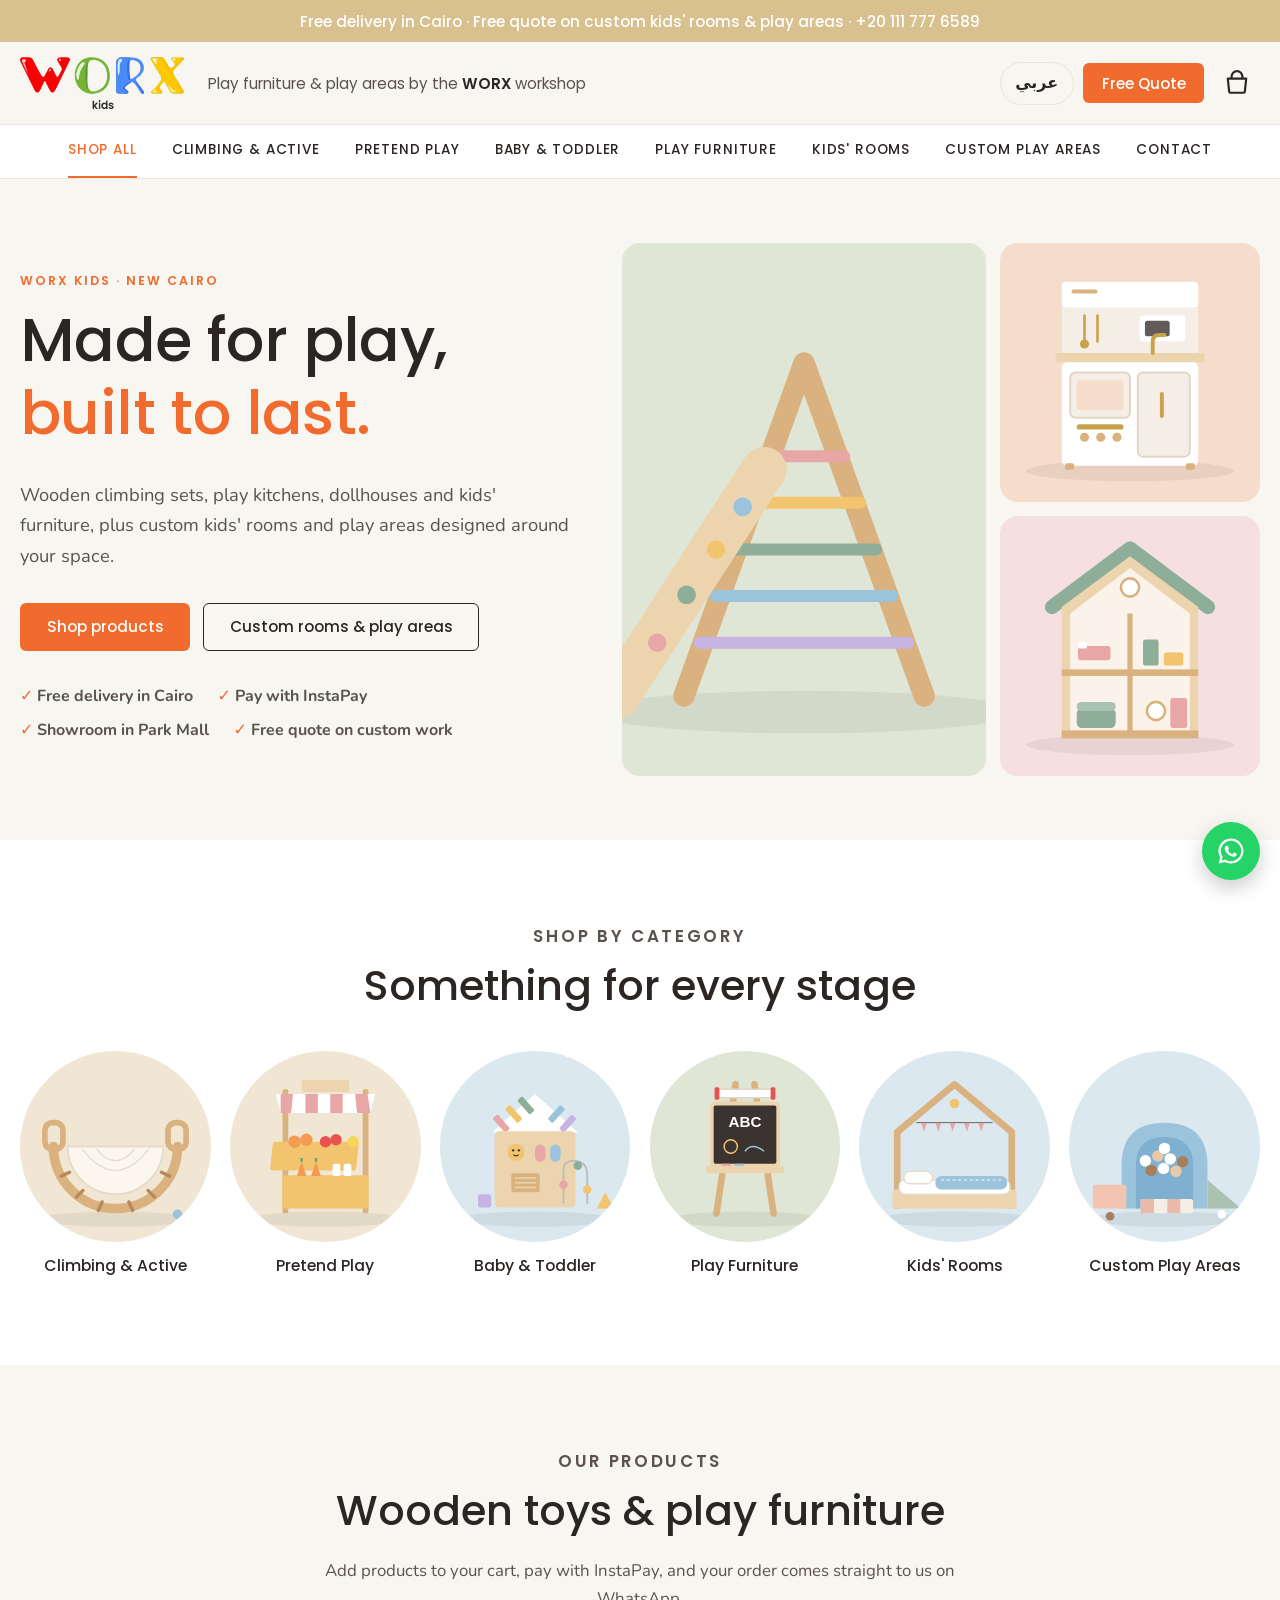
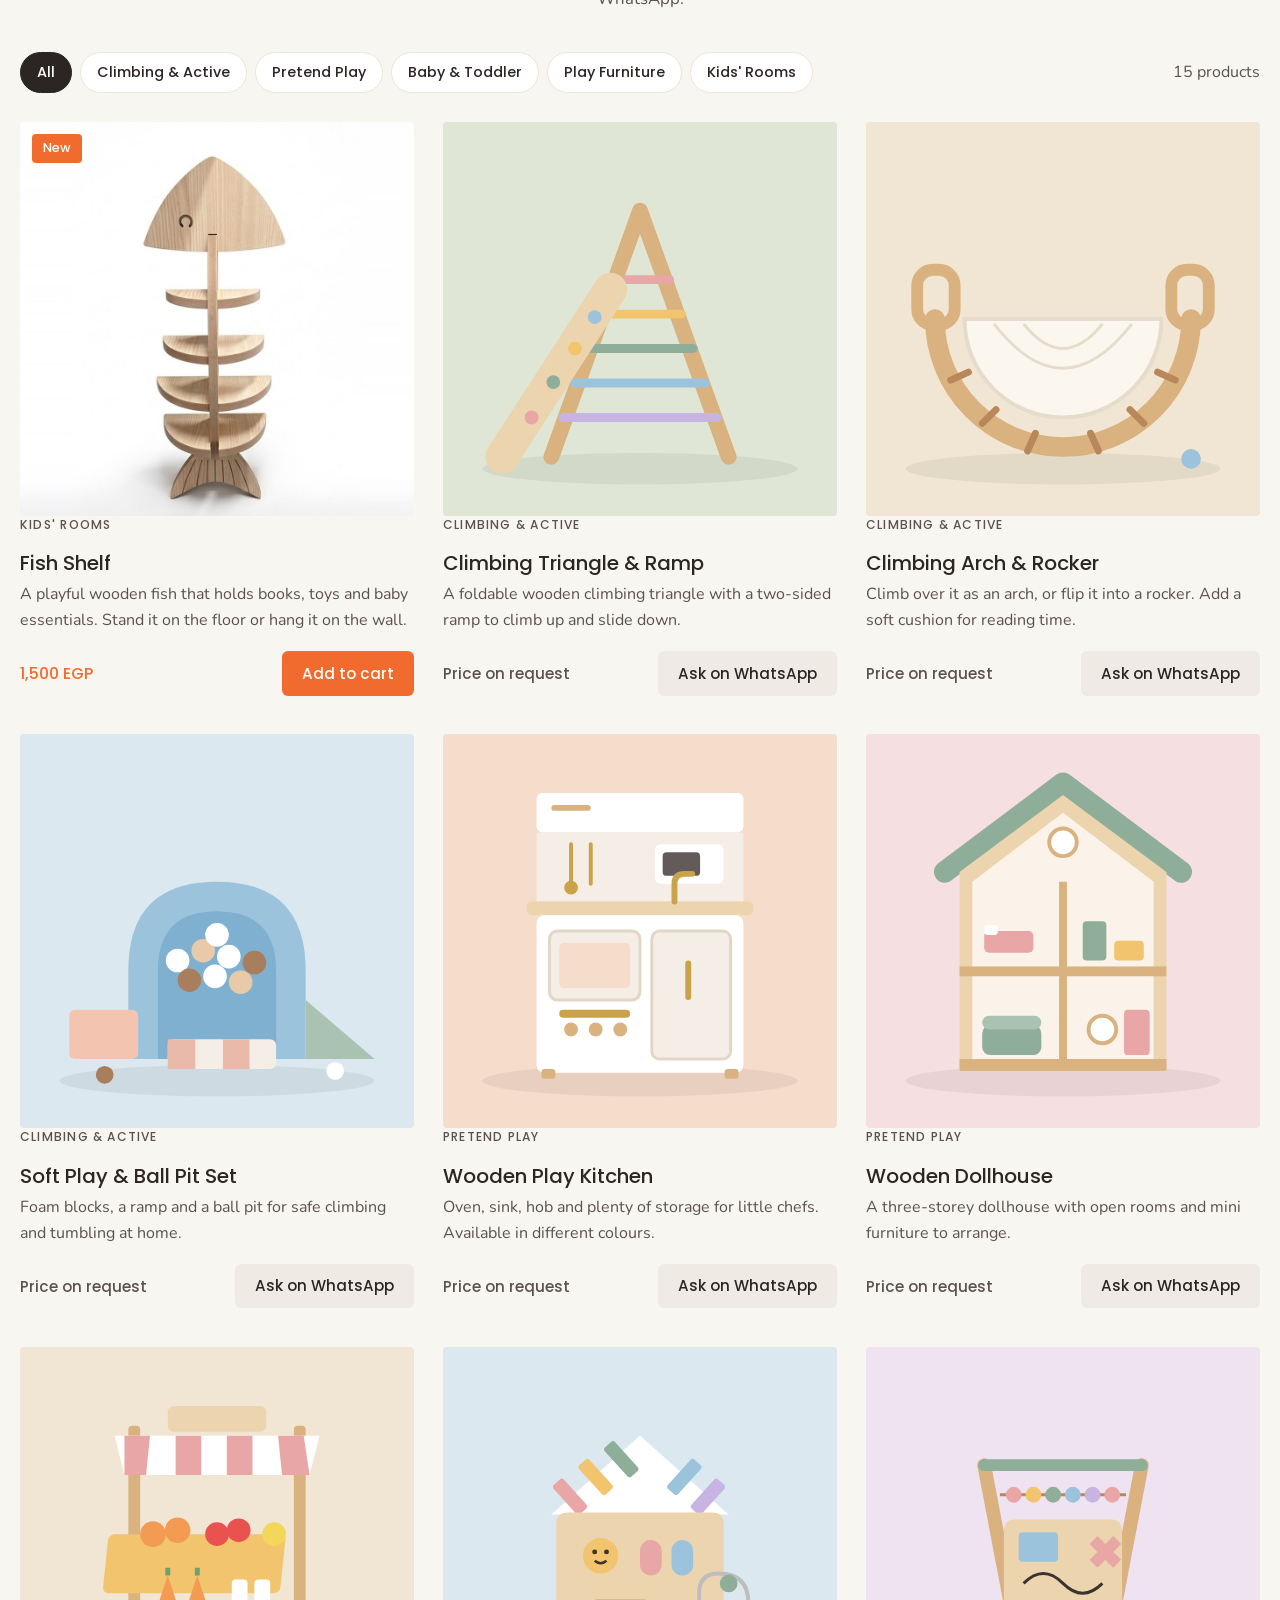
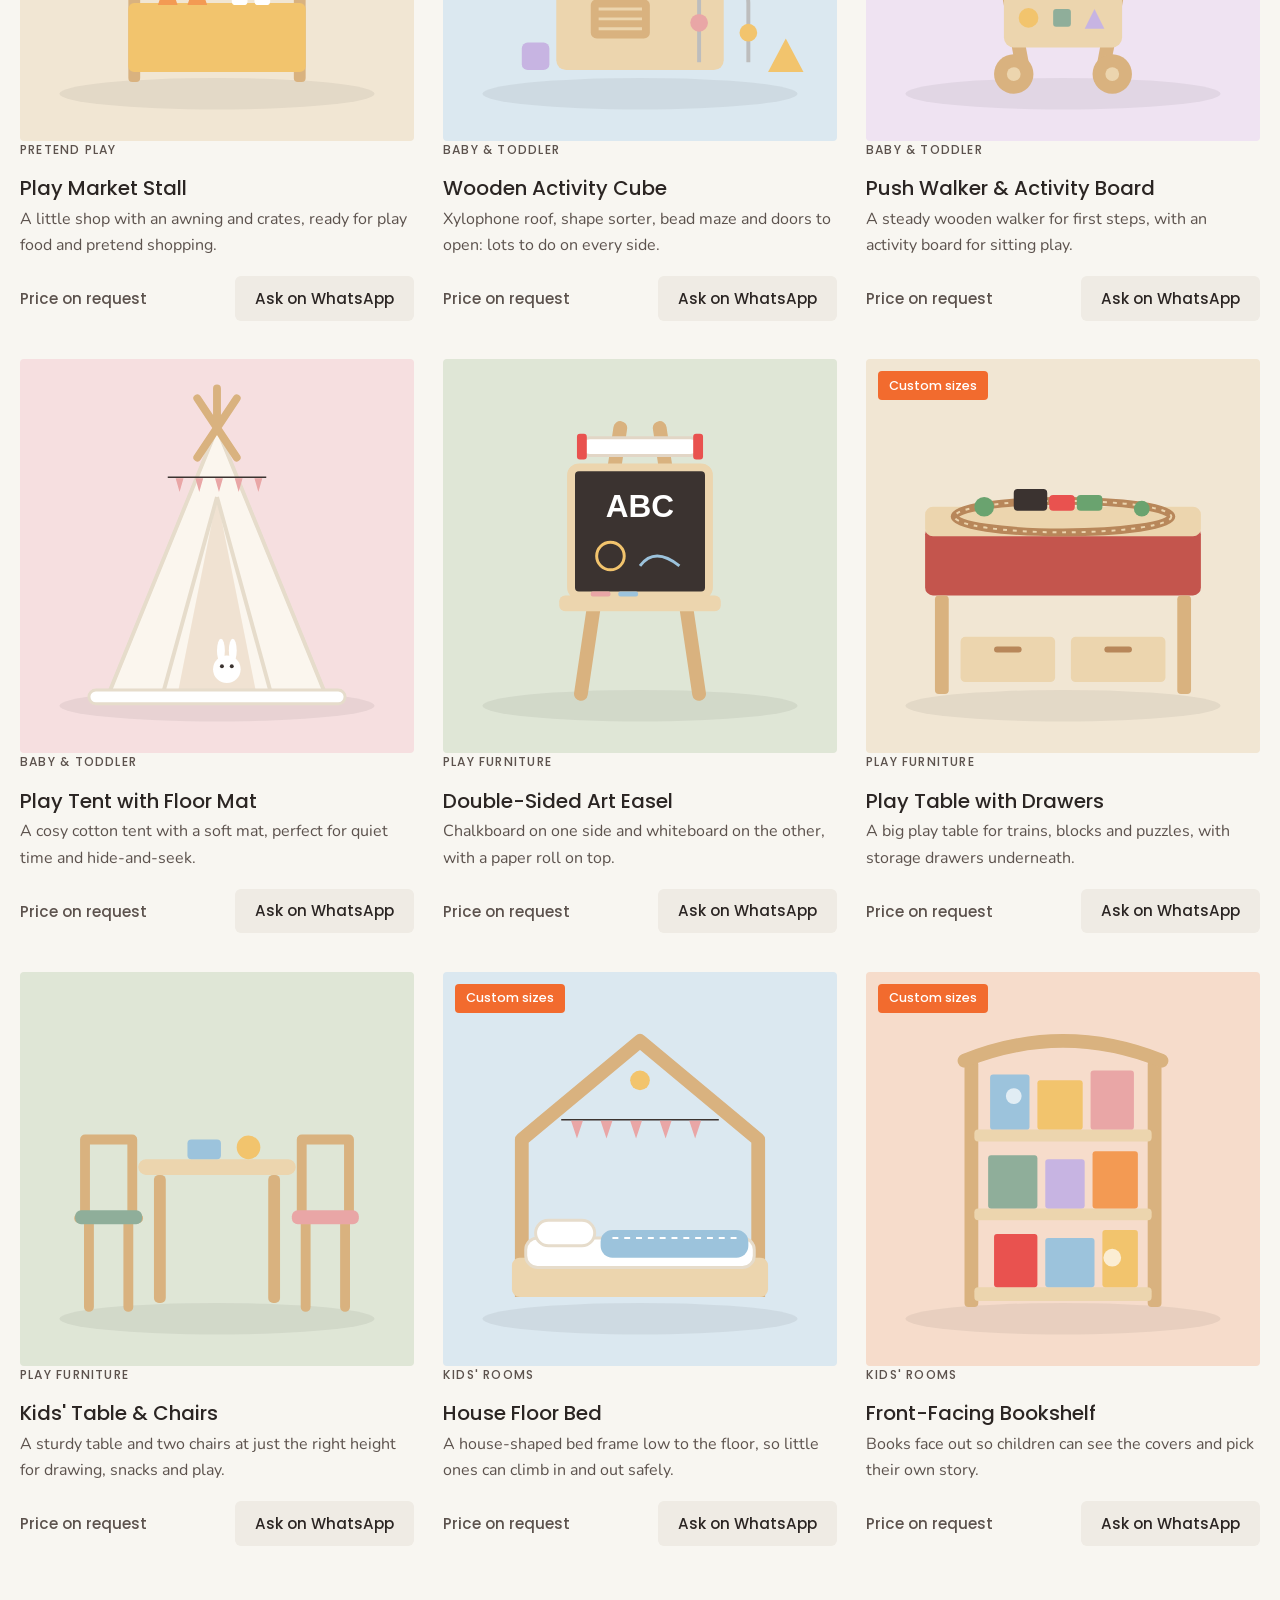
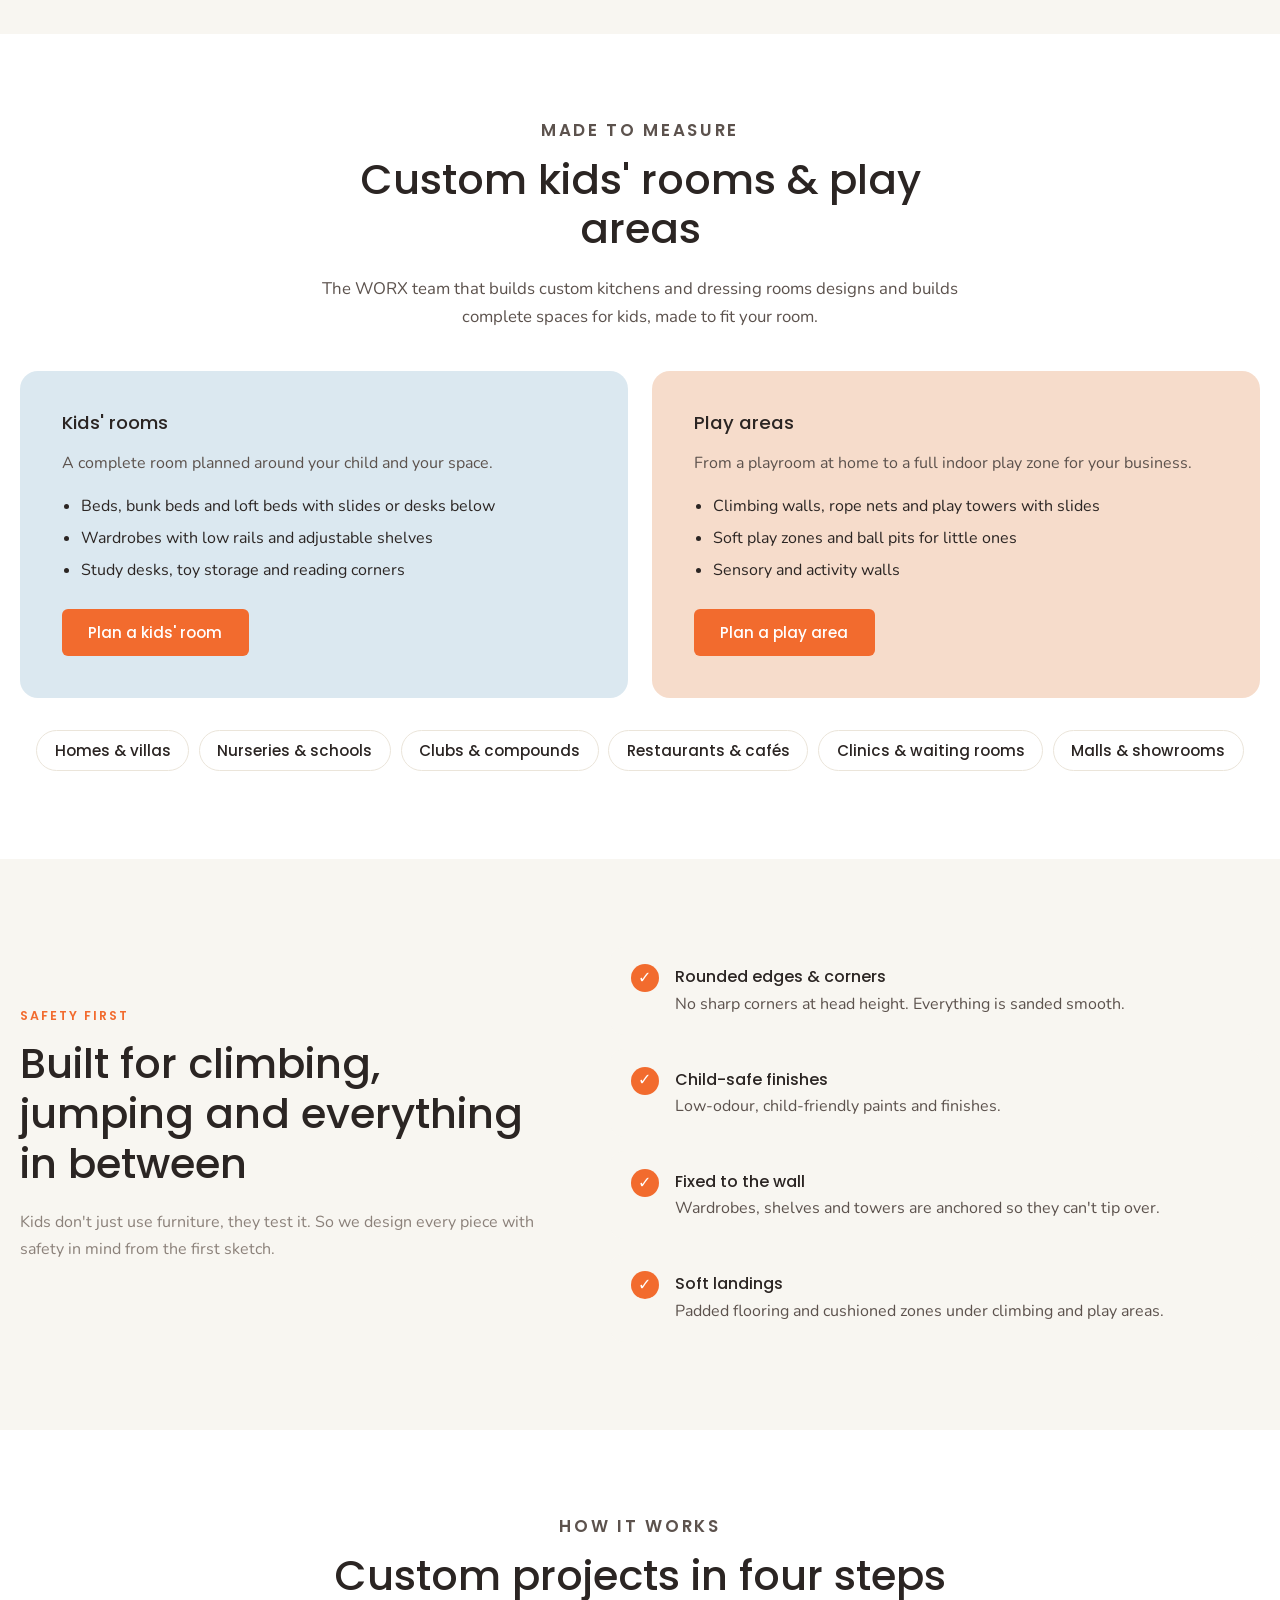
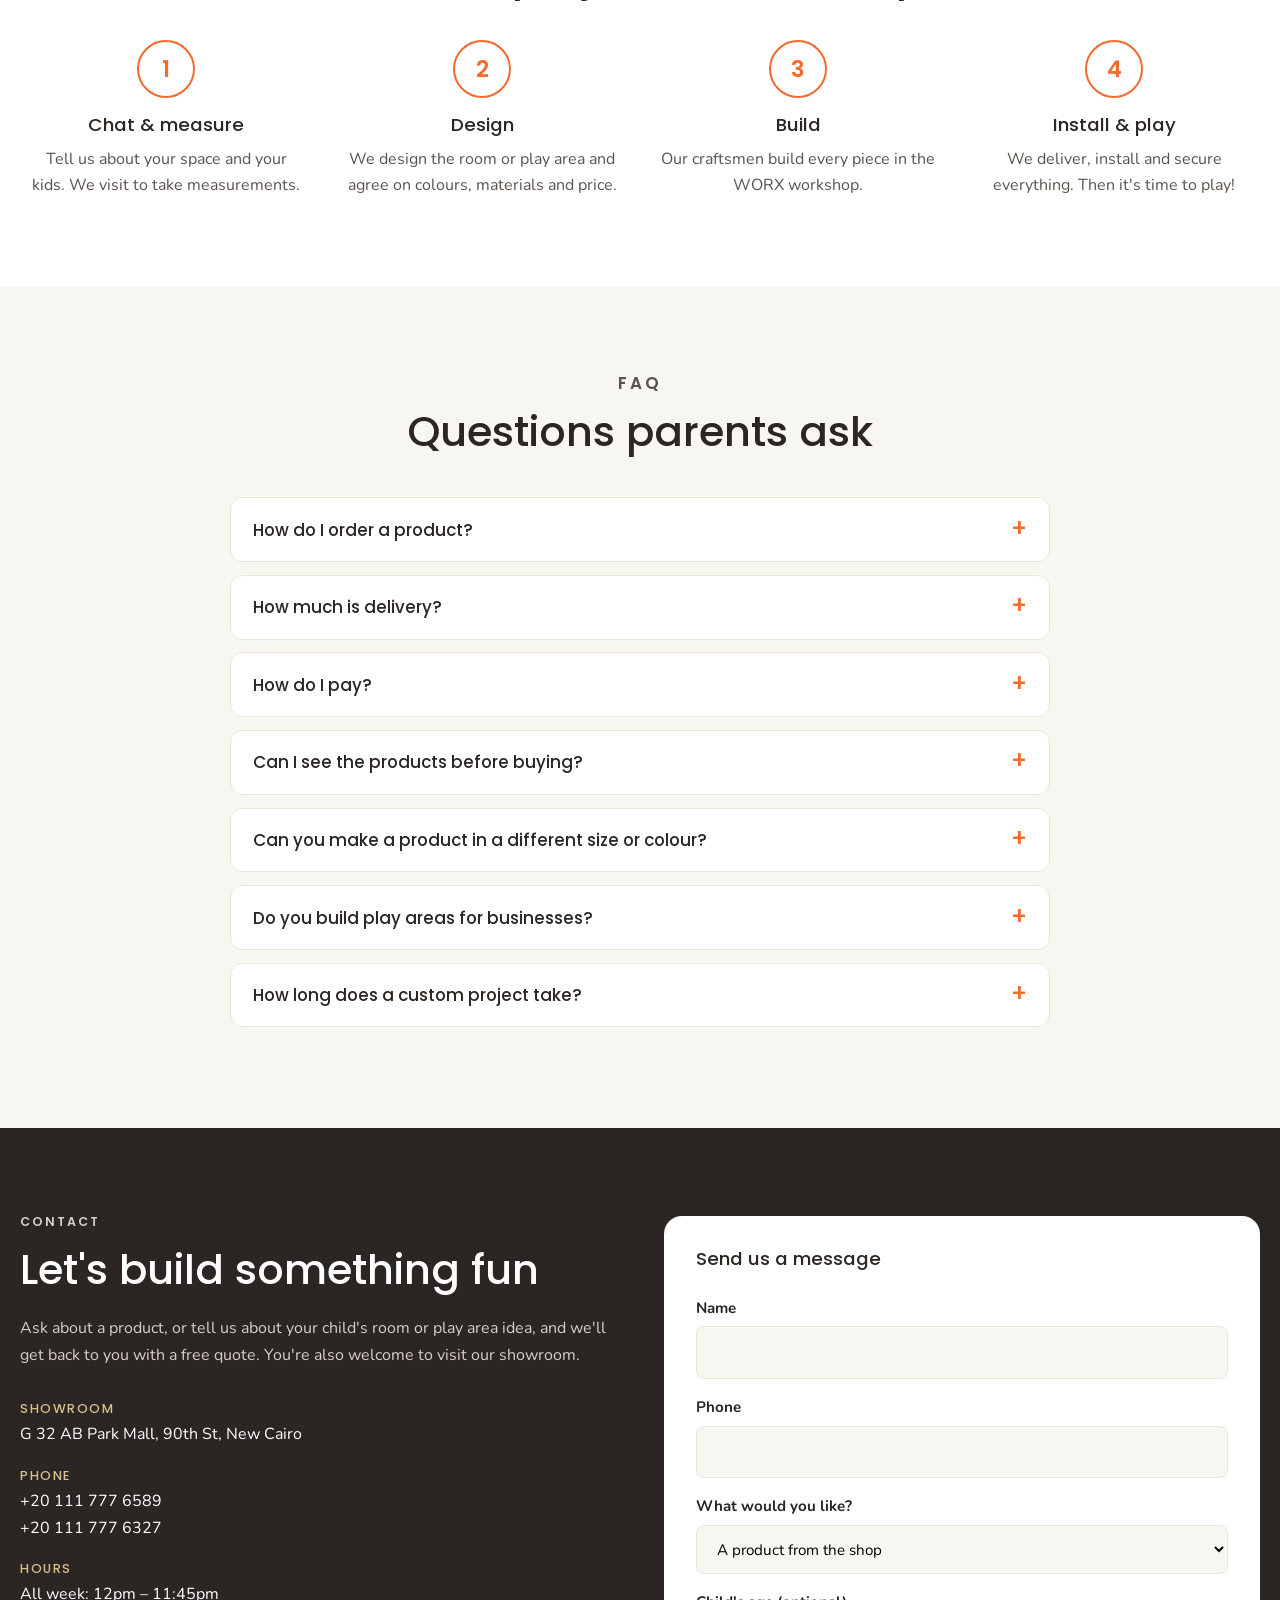
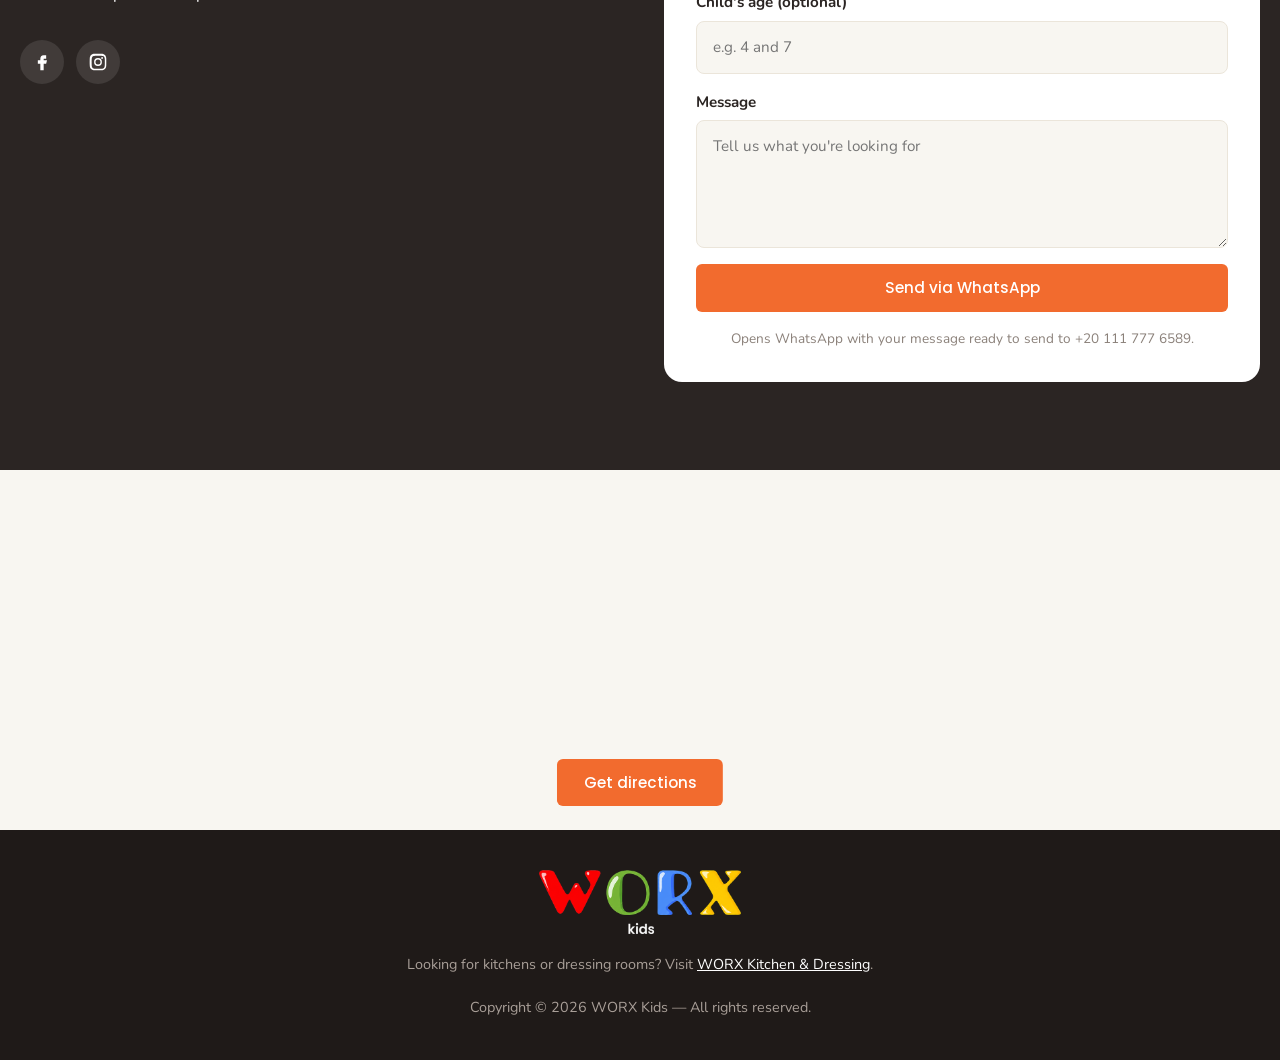
==== index.html @ 971230fa "Add the Fish Shelf (1,500 EGP) and a product details window First real product, with three photos cu" ====
<!doctype html>
<html lang="en">
<head>
  <meta charset="utf-8">
  <meta name="viewport" content="width=device-width, initial-scale=1">
  <title>WORX Kids | Wooden Toys, Kids' Furniture &amp; Play Areas — New Cairo</title>
  <meta name="description" content="WORX Kids — wooden climbing sets, play kitchens, dollhouses, kids' furniture and custom play areas in New Cairo. Order on WhatsApp.">
  <meta property="og:title" content="WORX Kids | Wooden Toys, Kids' Furniture & Play Areas">
  <meta property="og:description" content="Climbing sets, play kitchens, dollhouses, kids' furniture and custom play areas by WORX.">
  <meta property="og:type" content="website">
  <meta name="theme-color" content="#f8f6f1">
  <link rel="icon" href="assets/img/favicon.png">
  <link rel="apple-touch-icon" href="assets/img/favicon.png">
  <link rel="alternate" hreflang="en" href="index.html">
  <link rel="alternate" hreflang="ar" href="ar.html">
  <link rel="preconnect" href="https://fonts.googleapis.com">
  <link rel="preconnect" href="https://fonts.gstatic.com" crossorigin>
  <link href="https://fonts.googleapis.com/css2?family=Poppins:wght@400;500;600;700&family=Nunito:wght@400;600;700;800&family=Cairo:wght@400;600;700&display=swap" rel="stylesheet">
  <link rel="stylesheet" href="styles.css">
</head>
<body>
  <div class="topbar">
    <a href="tel:+201117776589"><span class="topbar__label">Free delivery in Cairo · Free quote on custom kids' rooms &amp; play areas</span><span class="topbar__short">Free delivery in Cairo</span> · <span dir="ltr">+20 111 777 6589</span></a>
  </div>

  <header class="header">
    <div class="container header__inner">
      <div class="header__brand">
        <a href="#top" class="logo" aria-label="WORX Kids — home">
          <img src="assets/img/logo.png" alt="WORX Kids" width="600" height="190">
        </a>
        <p class="tagline">Play furniture &amp; play areas by the <strong>WORX</strong> workshop</p>
      </div>
      <div class="header__tools">
        <a href="ar.html" class="lang-switch" lang="ar" hreflang="ar">عربي</a>
        <a href="#contact" class="btn btn--orange header__cta">Free Quote</a>
        <button class="cart-btn" id="cartOpen" aria-label="Open cart">
          <svg viewBox="0 0 24 24" aria-hidden="true"><path d="M6 7V6a6 6 0 0 1 12 0v1h2.5a1 1 0 0 1 1 1.1l-1.3 12A2 2 0 0 1 18.2 22H5.8a2 2 0 0 1-2-1.9L2.5 8.1A1 1 0 0 1 3.5 7zm2 0h8V6a4 4 0 0 0-8 0zm-3.4 2 1.2 11h12.4l1.2-11z"/></svg>
          <span class="cart-btn__count" id="cartCount" hidden>0</span>
        </button>
      </div>
    </div>
    <nav class="cats" aria-label="Categories">
      <ul>
        <li><a href="#shop" data-show="all">Shop all</a></li>
        <li><a href="#shop" data-show="climbing">Climbing &amp; Active</a></li>
        <li><a href="#shop" data-show="pretend">Pretend Play</a></li>
        <li><a href="#shop" data-show="baby">Baby &amp; Toddler</a></li>
        <li><a href="#shop" data-show="furniture">Play Furniture</a></li>
        <li><a href="#shop" data-show="room">Kids' Rooms</a></li>
        <li><a href="#custom">Custom Play Areas</a></li>
        <li><a href="#contact">Contact</a></li>
      </ul>
    </nav>
  </header>

  <main id="top">
    <!-- HERO -->
    <section class="hero">
      <div class="container hero__inner">
        <div>
          <p class="eyebrow">WORX Kids · New Cairo</p>
          <h1>Made for play, <em>built to last.</em></h1>
          <p class="lead">Wooden climbing sets, play kitchens, dollhouses and kids' furniture, plus custom kids' rooms and play areas designed around your space.</p>
          <div class="hero__actions">
            <a href="#shop" class="btn btn--orange">Shop products</a>
            <a href="#custom" class="btn btn--outline">Custom rooms &amp; play areas</a>
          </div>
          <ul class="hero__points">
            <li>Free delivery in Cairo</li>
            <li>Pay with InstaPay</li>
            <li>Showroom in Park Mall</li>
            <li>Free quote on custom work</li>
          </ul>
        </div>
        <div class="hero__collage">
          <img src="assets/img/products/climbing-triangle.svg" alt="Wooden climbing triangle with ramp" width="400" height="400">
          <img src="assets/img/products/play-kitchen.svg" alt="Wooden play kitchen" width="400" height="400">
          <img src="assets/img/products/dollhouse.svg" alt="Wooden dollhouse" width="400" height="400">
        </div>
      </div>
    </section>

    <!-- CATEGORIES -->
    <section class="section section--white" id="categories">
      <div class="container">
        <div class="section__head">
          <p class="eyebrow">Shop by category</p>
          <h2>Something for every stage</h2>
        </div>
        <ul class="tiles">
          <li><a href="#shop" data-show="climbing"><img src="assets/img/products/climbing-arch.svg" alt="" width="400" height="400" loading="lazy">Climbing &amp; Active</a></li>
          <li><a href="#shop" data-show="pretend"><img src="assets/img/products/market-stall.svg" alt="" width="400" height="400" loading="lazy">Pretend Play</a></li>
          <li><a href="#shop" data-show="baby"><img src="assets/img/products/activity-cube.svg" alt="" width="400" height="400" loading="lazy">Baby &amp; Toddler</a></li>
          <li><a href="#shop" data-show="furniture"><img src="assets/img/products/easel.svg" alt="" width="400" height="400" loading="lazy">Play Furniture</a></li>
          <li><a href="#shop" data-show="room"><img src="assets/img/products/house-bed.svg" alt="" width="400" height="400" loading="lazy">Kids' Rooms</a></li>
          <li><a href="#custom"><img src="assets/img/products/ball-pit.svg" alt="" width="400" height="400" loading="lazy">Custom Play Areas</a></li>
        </ul>
      </div>
    </section>

    <!-- SHOP -->
    <section class="section" id="shop">
      <div class="container">
        <div class="section__head">
          <p class="eyebrow">Our products</p>
          <h2>Wooden toys &amp; play furniture</h2>
          <p>Add products to your cart, pay with InstaPay, and your order comes straight to us on WhatsApp.</p>
        </div>
        <div class="toolbar">
          <div class="filters" role="group" aria-label="Filter products">
            <button class="filter is-active" data-filter="all" aria-pressed="true">All</button>
            <button class="filter" data-filter="climbing" aria-pressed="false">Climbing &amp; Active</button>
            <button class="filter" data-filter="pretend" aria-pressed="false">Pretend Play</button>
            <button class="filter" data-filter="baby" aria-pressed="false">Baby &amp; Toddler</button>
            <button class="filter" data-filter="furniture" aria-pressed="false">Play Furniture</button>
            <button class="filter" data-filter="room" aria-pressed="false">Kids' Rooms</button>
          </div>
          <p class="count" id="productCount" aria-live="polite"></p>
        </div>
        <div class="products" id="products"></div>
      </div>
    </section>

    <!-- CUSTOM -->
    <section class="section section--white" id="custom">
      <div class="container">
        <div class="section__head">
          <p class="eyebrow">Made to measure</p>
          <h2>Custom kids' rooms &amp; play areas</h2>
          <p>The WORX team that builds custom kitchens and dressing rooms designs and builds complete spaces for kids, made to fit your room.</p>
        </div>
        <div class="custom">
          <div class="custom__card custom__card--rooms">
            <h3>Kids' rooms</h3>
            <p>A complete room planned around your child and your space.</p>
            <ul>
              <li>Beds, bunk beds and loft beds with slides or desks below</li>
              <li>Wardrobes with low rails and adjustable shelves</li>
              <li>Study desks, toy storage and reading corners</li>
            </ul>
            <a href="#contact" class="btn btn--orange">Plan a kids' room</a>
          </div>
          <div class="custom__card custom__card--play">
            <h3>Play areas</h3>
            <p>From a playroom at home to a full indoor play zone for your business.</p>
            <ul>
              <li>Climbing walls, rope nets and play towers with slides</li>
              <li>Soft play zones and ball pits for little ones</li>
              <li>Sensory and activity walls</li>
            </ul>
            <a href="#contact" class="btn btn--orange">Plan a play area</a>
          </div>
        </div>
        <ul class="places" aria-label="Where we build play areas">
          <li>Homes &amp; villas</li>
          <li>Nurseries &amp; schools</li>
          <li>Clubs &amp; compounds</li>
          <li>Restaurants &amp; cafés</li>
          <li>Clinics &amp; waiting rooms</li>
          <li>Malls &amp; showrooms</li>
        </ul>
      </div>
    </section>

    <!-- SAFETY -->
    <section class="section" id="safety">
      <div class="container safety">
        <div>
          <p class="eyebrow">Safety first</p>
          <h2>Built for climbing, jumping and everything in between</h2>
          <p class="muted">Kids don't just use furniture, they test it. So we design every piece with safety in mind from the first sketch.</p>
        </div>
        <ul class="checks">
          <li><div><strong>Rounded edges &amp; corners</strong><span>No sharp corners at head height. Everything is sanded smooth.</span></div></li>
          <li><div><strong>Child-safe finishes</strong><span>Low-odour, child-friendly paints and finishes.</span></div></li>
          <li><div><strong>Fixed to the wall</strong><span>Wardrobes, shelves and towers are anchored so they can't tip over.</span></div></li>
          <li><div><strong>Soft landings</strong><span>Padded flooring and cushioned zones under climbing and play areas.</span></div></li>
        </ul>
      </div>
    </section>

    <!-- PROCESS -->
    <section class="section section--white" id="process">
      <div class="container">
        <div class="section__head">
          <p class="eyebrow">How it works</p>
          <h2>Custom projects in four steps</h2>
        </div>
        <ol class="steps">
          <li><h3>Chat &amp; measure</h3><p>Tell us about your space and your kids. We visit to take measurements.</p></li>
          <li><h3>Design</h3><p>We design the room or play area and agree on colours, materials and price.</p></li>
          <li><h3>Build</h3><p>Our craftsmen build every piece in the WORX workshop.</p></li>
          <li><h3>Install &amp; play</h3><p>We deliver, install and secure everything. Then it's time to play!</p></li>
        </ol>
      </div>
    </section>

    <!-- FAQ -->
    <section class="section" id="faq">
      <div class="container container--narrow">
        <div class="section__head">
          <p class="eyebrow">FAQ</p>
          <h2>Questions parents ask</h2>
        </div>
        <div class="faq">
          <details><summary>How do I order a product?</summary><p>Add products to your cart and tap Checkout. Enter your delivery details, pay the total with InstaPay, then tap "Send order". Your order opens in WhatsApp, where you attach the payment screenshot and send it to us.</p></details>
          <details><summary>How much is delivery?</summary><p>Delivery is free anywhere in Cairo. Outside Cairo, the fee depends on the product: small items go by courier, while large pieces need a van and our team to install them. Send your order and we'll confirm the fee on WhatsApp before you pay.</p></details>
          <details><summary>How do I pay?</summary><p>We accept InstaPay transfers to our bank account. The total and the account details are shown at checkout. We confirm your order as soon as we receive the payment.</p></details>
          <details><summary>Can I see the products before buying?</summary><p>Yes. You're welcome to visit our showroom in Park Mall, New Cairo. Message us first to check what's on display.</p></details>
          <details><summary>Can you make a product in a different size or colour?</summary><p>Often, yes. Tell us what you need and we'll let you know what's possible.</p></details>
          <details><summary>Do you build play areas for businesses?</summary><p>Yes. We design and build play areas for nurseries, schools, clubs, restaurants, clinics and more. Send us your space and we'll suggest a plan.</p></details>
          <details><summary>How long does a custom project take?</summary><p>It depends on the size of the project. We'll give you a clear timeline together with your quote.</p></details>
        </div>
      </div>
    </section>

    <!-- CONTACT -->
    <section class="section contact-section" id="contact">
      <div class="container contact">
        <div class="contact__info">
          <p class="eyebrow">Contact</p>
          <h2>Let's build something fun</h2>
          <p>Ask about a product, or tell us about your child's room or play area idea, and we'll get back to you with a free quote. You're also welcome to visit our showroom.</p>
          <dl class="details">
            <div><dt>Showroom</dt><dd>G 32 AB Park Mall, 90th St, New Cairo</dd></div>
            <div><dt>Phone</dt><dd><a href="tel:+201117776589" dir="ltr">+20 111 777 6589</a><br><a href="tel:+201117776327" dir="ltr">+20 111 777 6327</a></dd></div>
            <div><dt>Hours</dt><dd>All week: 12pm – 11:45pm</dd></div>
          </dl>
          <div class="social">
            <a href="https://www.facebook.com/WORX3" target="_blank" rel="noopener" aria-label="WORX on Facebook"><svg viewBox="0 0 24 24" aria-hidden="true"><path d="M14 8h3V4h-3c-2.8 0-4 1.8-4 4.3V10H7v4h3v8h4v-8h3l1-4h-4V8.5c0-.3.2-.5.5-.5z"/></svg></a>
            <a href="https://www.instagram.com/worx_eg/" target="_blank" rel="noopener" aria-label="WORX on Instagram"><svg viewBox="0 0 24 24" aria-hidden="true"><path d="M12 7.3A4.7 4.7 0 1 0 12 16.7 4.7 4.7 0 0 0 12 7.3zm0 7.7a3 3 0 1 1 0-6 3 3 0 0 1 0 6zm4.9-8.9a1.1 1.1 0 1 0 0 2.2 1.1 1.1 0 0 0 0-2.2zM21.9 7.9c-.1-1.6-.4-3-1.6-4.2S17.7 2.2 16.1 2.1C14.4 2 9.6 2 7.9 2.1c-1.6.1-3 .4-4.2 1.6S2.2 6.3 2.1 7.9C2 9.6 2 14.4 2.1 16.1c.1 1.6.4 3 1.6 4.2s2.6 1.5 4.2 1.6c1.7.1 6.5.1 8.2 0 1.6-.1 3-.4 4.2-1.6s1.5-2.6 1.6-4.2c.1-1.7.1-6.5 0-8.2zM19.8 18a3.2 3.2 0 0 1-1.8 1.8c-1.3.5-4.3.4-5.7.4s-4.4.1-5.7-.4A3.2 3.2 0 0 1 4.8 18c-.5-1.3-.4-4.3-.4-5.7s-.1-4.4.4-5.7A3.2 3.2 0 0 1 6.6 4.8c1.3-.5 4.3-.4 5.7-.4s4.4-.1 5.7.4a3.2 3.2 0 0 1 1.8 1.8c.5 1.3.4 4.3.4 5.7s.1 4.4-.4 5.7z"/></svg></a>
          </div>
        </div>

        <form class="form" id="quoteForm">
          <h3>Send us a message</h3>
          <label>Name<input name="name" autocomplete="name" required></label>
          <label>Phone<input name="phone" type="tel" autocomplete="tel" required></label>
          <label>What would you like?
            <select name="project" required>
              <option>A product from the shop</option>
              <option>Kids' room furniture</option>
              <option>Home playroom</option>
              <option>Play area for a business</option>
              <option>Something else</option>
            </select>
          </label>
          <label>Child's age (optional)<input name="age" placeholder="e.g. 4 and 7"></label>
          <label>Message<textarea name="message" rows="4" placeholder="Tell us what you're looking for"></textarea></label>
          <button type="submit" class="btn btn--orange btn--block">Send via WhatsApp</button>
          <p class="form__note">Opens WhatsApp with your message ready to send to +20 111 777 6589.</p>
        </form>
      </div>
    </section>

    <div class="map">
      <iframe title="WORX showroom location — Park Mall, New Cairo" loading="lazy" referrerpolicy="no-referrer-when-downgrade"
        src="https://www.google.com/maps?q=Park+Mall,+90th+Street,+New+Cairo&output=embed"></iframe>
      <a class="btn btn--orange map__btn" target="_blank" rel="noopener" href="https://www.google.com/maps/dir/?api=1&destination=Park+Mall,+90th+Street,+New+Cairo">Get directions</a>
    </div>
  </main>

  <footer class="footer">
    <div class="container footer__inner">
      <a href="#top" class="logo" aria-label="WORX Kids — back to top">
        <img src="assets/img/logo-white.png" alt="WORX Kids" width="600" height="190">
      </a>
      <p>Looking for kitchens or dressing rooms? Visit <a href="https://worxegypt.com/">WORX Kitchen &amp; Dressing</a>.</p>
      <p>Copyright © <span id="year">2026</span> WORX Kids — All rights reserved.</p>
    </div>
  </footer>

  <div class="drawer" id="cart" hidden>
    <div class="drawer__backdrop" data-close></div>
    <aside class="drawer__panel" role="dialog" aria-modal="true" aria-labelledby="cartTitle">
      <div class="drawer__head">
        <h2 id="cartTitle">Your cart</h2>
        <button class="drawer__close" data-close aria-label="Close cart">×</button>
      </div>

      <div class="drawer__body">
        <div id="cartView">
          <p class="cart__empty" id="cartEmpty">Your cart is empty.</p>
          <ul class="cart__items" id="cartItems"></ul>
        </div>

        <form class="checkout" id="checkoutForm" hidden>
          <button type="button" class="link-btn" id="backToCart">‹ Back to cart</button>
          <h3>Delivery details</h3>
          <label>Name<input name="name" autocomplete="name" required></label>
          <label>Phone<input name="phone" type="tel" autocomplete="tel" required></label>
          <label>Delivery to
            <select name="zone" id="zone">
              <option value="cairo">Cairo (free delivery)</option>
              <option value="outside">Outside Cairo</option>
            </select>
          </label>
          <label>Area<input name="area" autocomplete="address-level2" placeholder="e.g. New Cairo, Maadi" required></label>
          <label>Address<textarea name="address" rows="2" autocomplete="street-address" required></textarea></label>
          <label>Notes (optional)<input name="notes"></label>

          <div class="pay">
            <h3>Pay with InstaPay</h3>
            <p data-pay="now"><strong>1.</strong> Open InstaPay and transfer <strong class="js-total"></strong> to this bank account:</p>
            <p data-pay="later"><strong>1.</strong> Tap "Send order". We'll reply on WhatsApp with the delivery fee for your area.</p>
            <p data-pay="later"><strong>2.</strong> Then transfer the total with InstaPay to this bank account:</p>
            <dl class="pay__account" id="payAccount">
              <div><dt>Bank</dt><dd id="payBank"></dd></div>
              <div><dt>Account name</dt><dd id="payName"></dd></div>
              <div><dt>Account number</dt><dd class="pay__number"><code id="payNumber" dir="ltr"></code><button type="button" class="btn btn--soft" id="copyNumber">Copy</button></dd></div>
            </dl>
            <p class="pay__missing" id="payMissing">We'll send you our bank account details on WhatsApp.</p>
            <a class="btn btn--outline btn--block" id="payLink" target="_blank" rel="noopener" hidden>Open InstaPay payment link</a>
            <p data-pay="now"><strong>2.</strong> Tap "Send order" and attach your payment screenshot in WhatsApp.</p>
            <p data-pay="later"><strong>3.</strong> Send us the payment screenshot on WhatsApp.</p>
          </div>
          <button type="submit" class="btn btn--orange btn--block">Send order on WhatsApp</button>
        </form>

        <div class="done" id="orderDone" hidden>
          <div class="done__icon" aria-hidden="true">✓</div>
          <h3>Thank you!</h3>
          <p data-pay="now">Your order <strong class="js-order-id"></strong> is ready in WhatsApp. Send the message with your InstaPay screenshot and we'll confirm your order and delivery.</p>
          <p data-pay="later">Your order <strong class="js-order-id"></strong> is ready in WhatsApp. Send it, and we'll reply with the delivery fee and the total to transfer.</p>
          <a class="btn btn--outline btn--block" id="orderResend" target="_blank" rel="noopener">WhatsApp didn't open? Tap here</a>
        </div>
      </div>

      <div class="drawer__foot" id="cartFoot" hidden>
        <dl class="totals">
          <div><dt>Subtotal</dt><dd id="subtotal"></dd></div>
          <div><dt>Delivery</dt><dd id="delivery"></dd></div>
          <div class="totals__total"><dt>Total</dt><dd class="js-total"></dd></div>
        </dl>
        <button class="btn btn--orange btn--block" id="toCheckout">Checkout</button>
      </div>
    </aside>
  </div>

  <div class="modal" id="productModal" hidden>
    <div class="drawer__backdrop" data-close-modal></div>
    <div class="modal__panel" role="dialog" aria-modal="true" aria-labelledby="pmName">
      <button class="drawer__close modal__close" data-close-modal aria-label="Close product details">×</button>
      <div class="modal__gallery">
        <img id="pmImg" alt="" width="900" height="900">
        <div class="modal__thumbs" id="pmThumbs"></div>
      </div>
      <div class="modal__info">
        <p class="product__cat" id="pmCat"></p>
        <h2 id="pmName"></h2>
        <div id="pmPrice"></div>
        <p id="pmLong"></p>
        <ul class="modal__details" id="pmDetails"></ul>
        <div id="pmAction"></div>
      </div>
    </div>
  </div>

  <div class="toast" id="toast" role="status" aria-live="polite" hidden></div>

  <a href="https://wa.me/201117776589" class="fab" target="_blank" rel="noopener" aria-label="Chat with WORX Kids on WhatsApp">
    <svg viewBox="0 0 24 24" aria-hidden="true"><path d="M12 2a10 10 0 0 0-8.6 15.1L2 22l5-1.3A10 10 0 1 0 12 2zm0 18.2c-1.5 0-3-.4-4.2-1.2l-.3-.2-3 .8.8-2.9-.2-.3A8.2 8.2 0 1 1 12 20.2zm4.5-6.1c-.2-.1-1.5-.7-1.7-.8-.2-.1-.4-.1-.6.1l-.8 1c-.1.2-.3.2-.5.1a6.7 6.7 0 0 1-3.3-2.9c-.3-.4.3-.4.7-1.3.1-.2 0-.3 0-.4l-.8-1.8c-.2-.5-.4-.4-.6-.4h-.5c-.2 0-.4.1-.6.3-.2.2-.8.8-.8 2s.8 2.3.9 2.5c.1.2 1.6 2.5 4 3.5 1.5.6 2 .7 2.8.6.4-.1 1.5-.6 1.7-1.2.2-.6.2-1.1.1-1.2l-.5-.4z"/></svg>
  </a>

  <script src="products.js"></script>
  <script src="script.js"></script>
</body>
</html>
---- styles.css ----
:root {
  --ink: #2b2523;
  --ink-soft: #5c524d;
  --muted: #8b817a;
  --paper: #fff;
  --cream: #f8f6f1;
  --sand: #d8c08f;
  --orange: #f26b2e;
  --orange-dark: #d9561d;
  --sky: #dbe8f0;
  --peach: #f6dccb;
  --line: #ebe5da;
  --radius: 18px;
  --head: "Poppins", system-ui, sans-serif;
  --sans: "Nunito", system-ui, -apple-system, "Segoe UI", sans-serif;
}

*, *::before, *::after { box-sizing: border-box; }
[hidden] { display: none !important; }
html { scroll-behavior: smooth; scroll-padding-top: 140px; }
body { margin: 0; font-family: var(--sans); color: var(--ink); background: var(--cream); line-height: 1.65; -webkit-font-smoothing: antialiased; }
img { max-width: 100%; display: block; }
a { color: inherit; }
h1, h2, h3 { font-family: var(--head); font-weight: 500; line-height: 1.2; margin: 0 0 .5em; }
h1 { font-size: clamp(2.3rem, 5.5vw, 3.8rem); letter-spacing: -.01em; }
h2 { font-size: clamp(1.8rem, 4vw, 2.6rem); }
h3 { font-size: 1.15rem; }
[lang="ar"] body { font-family: "Cairo", var(--sans); }
[lang="ar"] h1, [lang="ar"] h2, [lang="ar"] h3, [lang="ar"] .btn, [lang="ar"] .cats a, [lang="ar"] .eyebrow, [lang="ar"] .filter, [lang="ar"] .tiles a, [lang="ar"] .price, [lang="ar"] .product__cat, [lang="ar"] .topbar { font-family: "Cairo", var(--head); letter-spacing: 0; }
[lang="ar"] h1, [lang="ar"] h2 { font-weight: 700; }

.container { width: min(1240px, 100% - 32px); margin-inline: auto; }
.container--narrow { width: min(820px, 100% - 32px); }
.muted { color: var(--muted); }

.eyebrow { font: 600 .78rem/1 var(--head); letter-spacing: .16em; text-transform: uppercase; color: var(--orange); margin: 0 0 1rem; }

/* Buttons */
.btn { display: inline-flex; align-items: center; justify-content: center; gap: .5rem; padding: .95rem 1.6rem; border-radius: 6px; font: 500 .95rem/1 var(--head); text-decoration: none; border: 1.5px solid transparent; cursor: pointer; transition: background .2s, color .2s, border-color .2s; }
.btn--orange { background: var(--orange); color: #fff; }
.btn--orange:hover { background: var(--orange-dark); }
.btn--outline { border-color: var(--ink); color: var(--ink); background: transparent; }
.btn--outline:hover { background: var(--ink); color: #fff; }
.btn--soft { background: #efebe4; color: var(--ink); padding: .85rem 1.2rem; }
.btn--soft:hover { background: var(--ink); color: #fff; }
.btn--block { width: 100%; }

/* Top bar & header */
.topbar { background: var(--sand); color: #fff; text-align: center; font: 500 .95rem var(--head); padding: .6rem 1rem; }
.topbar a { text-decoration: none; }
.topbar__short { display: none; }
@media (max-width: 520px) { .topbar__label { display: none; } .topbar__short { display: inline; } }

.header { position: sticky; top: 0; z-index: 50; background: var(--cream); transition: box-shadow .2s; }
.header.is-scrolled { box-shadow: 0 4px 20px rgba(0,0,0,.06); }
.header__inner { display: flex; align-items: center; justify-content: space-between; gap: 1.5rem; height: 82px; }
.header__brand { display: flex; align-items: center; gap: 1.5rem; }
.tagline { margin: 0; font: 400 .95rem var(--head); color: var(--ink-soft); }
.tagline strong { font-weight: 600; color: var(--ink); }
@media (max-width: 900px) { .tagline { display: none; } }

.logo { direction: ltr; display: flex; align-items: center; gap: .5rem; text-decoration: none; }
.logo img { height: 52px; width: auto; }
.footer .logo img { height: 64px; }

.header__tools { display: flex; align-items: center; gap: .6rem; }
.lang-switch { text-decoration: none; font-weight: 700; padding: .45rem .9rem; border: 1.5px solid var(--line); border-radius: 999px; transition: border-color .2s; }
.lang-switch:hover { border-color: var(--ink); }
.header__cta { padding: .7rem 1.1rem; }
@media (max-width: 520px) { .header__cta { display: none; } }

/* Category nav (scrolls sideways on small screens) */
.cats { background: #fff; border-block: 1px solid var(--line); }
.cats ul { list-style: none; margin: 0 auto; padding: 0 16px; display: flex; justify-content: center; gap: 2.2rem; overflow-x: auto; scrollbar-width: none; }
.cats ul::-webkit-scrollbar { display: none; }
.cats a { display: block; padding: .95rem 0; white-space: nowrap; text-decoration: none; font: 500 .85rem var(--head); letter-spacing: .06em; text-transform: uppercase; border-bottom: 2px solid transparent; transition: color .2s, border-color .2s; }
.cats a:hover, .cats a.is-active { color: var(--orange); border-color: var(--orange); }
@media (max-width: 1100px) { .cats ul { justify-content: flex-start; gap: 1.6rem; } }

/* Hero */
.hero { padding: clamp(2rem, 5vw, 4rem) 0; }
.hero__inner { display: grid; grid-template-columns: 1fr 1.15fr; gap: 3rem; align-items: center; }
.hero h1 em { font-style: normal; color: var(--orange); }
.hero p.lead { font-size: 1.15rem; color: var(--ink-soft); max-width: 32em; }
.hero__actions { display: flex; flex-wrap: wrap; gap: .8rem; margin-top: 2rem; }
.hero__points { display: flex; flex-wrap: wrap; gap: .5rem 1.5rem; padding: 0; margin: 2rem 0 0; list-style: none; color: var(--ink-soft); font-weight: 700; }
.hero__points li::before { content: "✓ "; color: var(--orange); }
.hero__collage { display: grid; grid-template-columns: 1.4fr 1fr; grid-template-rows: 1fr 1fr; gap: 14px; aspect-ratio: 1.25; }
.hero__collage img { width: 100%; height: 100%; object-fit: cover; border-radius: var(--radius); }
.hero__collage img:first-child { grid-row: span 2; }
@media (max-width: 860px) { .hero__inner { grid-template-columns: 1fr; } }

/* Sections */
.section { padding: clamp(3.5rem, 7vw, 5.5rem) 0; }
.section--white { background: #fff; }
.section__head { text-align: center; max-width: 680px; margin: 0 auto 2.5rem; }
.section__head p { color: var(--ink-soft); font-size: 1.05rem; }

/* Shop by category */
.tiles { display: grid; grid-template-columns: repeat(6, 1fr); gap: 1.2rem; list-style: none; padding: 0; margin: 0; }
.tiles a { display: grid; gap: .8rem; justify-items: center; text-align: center; text-decoration: none; font: 500 .98rem var(--head); }
.tiles img { width: 100%; height: auto; aspect-ratio: 1; object-fit: cover; border-radius: 50%; transition: transform .3s; }
.tiles a:hover img { transform: scale(1.05); }
@media (max-width: 900px) { .tiles { grid-template-columns: repeat(3, 1fr); } }

/* Products */
.toolbar { display: flex; flex-wrap: wrap; align-items: center; justify-content: space-between; gap: 1rem; margin-bottom: 1.8rem; }
.filters { display: flex; flex-wrap: wrap; gap: .5rem; }
.filter { font: 500 .9rem var(--head); padding: .55rem 1rem; border-radius: 999px; border: 1.5px solid var(--line); background: #fff; color: var(--ink); cursor: pointer; transition: border-color .2s, background .2s, color .2s; }
.filter:hover { border-color: var(--ink); }
.filter.is-active { background: var(--ink); border-color: var(--ink); color: #fff; }
.count { color: var(--ink-soft); margin: 0; }

.products { display: grid; grid-template-columns: repeat(3, 1fr); gap: 2.4rem 1.8rem; }
.product { display: flex; flex-direction: column; }
.product[hidden] { display: none; }
.product__img { position: relative; display: block; width: 100%; padding: 0; border: 0; background: none; cursor: pointer; border-radius: 4px; overflow: hidden; aspect-ratio: 1; }
.product__img img { width: 100%; height: 100%; object-fit: cover; transition: transform .5s, opacity .4s; }
.product__img-alt { position: absolute; inset: 0; opacity: 0; }
.product:hover .product__img img { transform: scale(1.04); }
.product:hover .product__img-alt { opacity: 1; }
.product__name { border: 0; background: none; padding: 0; font: inherit; color: inherit; text-align: start; cursor: pointer; }
.product__name:hover { color: var(--orange); }
.badge { position: absolute; top: 12px; inset-inline-start: 12px; background: var(--orange); color: #fff; font: 500 .8rem var(--head); padding: .35rem .7rem; border-radius: 4px; }
.product__cat { margin: 1.1rem 0 .3rem; color: var(--orange); font: 500 .76rem var(--head); letter-spacing: .1em; text-transform: uppercase; }
.product h3 { font-size: 1.25rem; margin: 0 0 .35rem; }
.product p { color: var(--ink-soft); margin: 0 0 1.1rem; flex: 1; }
.product__foot { display: flex; align-items: center; justify-content: space-between; gap: 1rem; }
.price { font: 500 1rem var(--head); color: var(--orange); }
@media (max-width: 960px) { .products { grid-template-columns: repeat(2, 1fr); } }
@media (max-width: 560px) { .products { grid-template-columns: 1fr; } }

/* Custom work */
.custom { display: grid; grid-template-columns: repeat(2, 1fr); gap: 1.5rem; }
.custom__card { border-radius: var(--radius); padding: clamp(1.6rem, 4vw, 2.6rem); }
.custom__card--rooms { background: var(--sky); }
.custom__card--play { background: var(--peach); }
.custom__card > p { color: var(--ink-soft); }
.custom__card ul { padding-inline-start: 1.2rem; margin: 0 0 1.6rem; }
.custom__card li { margin-bottom: .35rem; }
.places { display: flex; flex-wrap: wrap; justify-content: center; gap: .6rem; list-style: none; padding: 0; margin: 2rem 0 0; }
.places li { background: #fff; border: 1.5px solid var(--line); border-radius: 999px; padding: .5rem 1.1rem; font: 500 .95rem var(--head); }
@media (max-width: 760px) { .custom { grid-template-columns: 1fr; } }

/* Safety */
.safety { display: grid; grid-template-columns: 1fr 1.2fr; gap: 3rem; align-items: center; }
.checks { list-style: none; padding: 0; margin: 0; display: grid; gap: .9rem; }
.checks li { display: flex; gap: 1rem; align-items: flex-start; background: var(--cream); border-radius: 14px; padding: 1.1rem 1.3rem; }
.checks li::before { content: "✓"; flex: none; width: 28px; height: 28px; border-radius: 50%; background: var(--orange); color: #fff; display: grid; place-items: center; font-weight: 800; }
.checks strong { display: block; font-family: var(--head); font-weight: 500; }
.checks span { color: var(--ink-soft); }
@media (max-width: 860px) { .safety { grid-template-columns: 1fr; } }

/* Steps */
.steps { display: grid; grid-template-columns: repeat(4, 1fr); gap: 1.5rem; counter-reset: step; list-style: none; padding: 0; margin: 0; }
.steps li { counter-increment: step; text-align: center; padding: 0 .5rem; }
.steps li::before { content: counter(step); display: grid; place-items: center; width: 58px; height: 58px; margin: 0 auto 1rem; border-radius: 50%; font: 600 1.4rem var(--head); color: var(--orange); background: #fff; border: 2px solid var(--orange); }
.steps p { color: var(--ink-soft); margin: 0; }
@media (max-width: 860px) { .steps { grid-template-columns: repeat(2, 1fr); row-gap: 2.5rem; } }

/* FAQ */
.faq details { background: #fff; border-radius: 12px; margin-bottom: .8rem; border: 1px solid var(--line); }
.faq summary { cursor: pointer; padding: 1.15rem 1.4rem; font: 500 1.05rem var(--head); list-style: none; display: flex; justify-content: space-between; gap: 1rem; }
[lang="ar"] .faq summary { font-family: "Cairo", var(--head); font-weight: 600; }
.faq summary::-webkit-details-marker { display: none; }
.faq summary::after { content: "+"; color: var(--orange); font-size: 1.5rem; line-height: 1; transition: transform .2s; }
.faq details[open] summary::after { transform: rotate(45deg); }
.faq details p { margin: 0; padding: 0 1.4rem 1.2rem; color: var(--ink-soft); }

/* Contact */
.contact-section { background: var(--ink); color: #fff; }
.contact { display: grid; grid-template-columns: 1fr 1fr; gap: 3rem; align-items: start; }
.contact__info p { color: #d7cfc9; }
.details { margin: 2rem 0; display: grid; gap: 1.2rem; }
.details dt { font: 500 .8rem var(--head); color: var(--sand); text-transform: uppercase; letter-spacing: .12em; }
.details dd { margin: .2rem 0 0; }
.details a { text-decoration: none; }
.social { display: flex; gap: .75rem; }
.social a { width: 44px; height: 44px; border-radius: 50%; display: grid; place-items: center; background: rgba(255,255,255,.1); transition: background .2s; }
.social a:hover { background: var(--orange); }
.social svg { width: 20px; height: 20px; fill: #fff; }

.form { background: #fff; color: var(--ink); border-radius: var(--radius); padding: 2rem; display: grid; gap: 1rem; }
.form label { display: grid; gap: .35rem; font-weight: 700; font-size: .95rem; }
.form input, .form select, .form textarea { font: inherit; font-weight: 400; padding: .8rem 1rem; border: 1.5px solid var(--line); border-radius: 8px; background: var(--cream); width: 100%; }
.form input:focus, .form select:focus, .form textarea:focus { outline: none; border-color: var(--orange); }
.form__note { font-size: .85rem; color: var(--muted); margin: 0; text-align: center; }
@media (max-width: 860px) { .contact { grid-template-columns: 1fr; } }

.map { position: relative; }
.map iframe { display: block; width: 100%; height: 360px; border: 0; }
.map__btn { position: absolute; bottom: 1.5rem; inset-inline-start: 50%; transform: translateX(-50%); }
[dir="rtl"] .map__btn { transform: translateX(50%); }

/* Footer */
.footer { background: #1f1a18; color: #a99f98; padding: 2.5rem 0; text-align: center; }
.footer__inner { display: grid; gap: 1.2rem; justify-items: center; }
.footer p { margin: 0; font-size: .9rem; }
.footer a { color: #fff; }

/* Floating WhatsApp button */
.fab { position: fixed; bottom: 20px; inset-inline-end: 20px; z-index: 60; width: 58px; height: 58px; border-radius: 50%; background: #25d366; display: grid; place-items: center; box-shadow: 0 8px 20px rgba(0,0,0,.2); transition: transform .2s; }
.fab:hover { transform: scale(1.08); }
.fab svg { width: 30px; height: 30px; fill: #fff; }

/* Cart button */
.cart-btn { position: relative; width: 46px; height: 46px; display: grid; place-items: center; border: 0; border-radius: 50%; background: transparent; cursor: pointer; color: var(--ink); transition: background .2s; }
.cart-btn:hover { background: #efebe4; }
.cart-btn svg { width: 26px; height: 26px; fill: currentColor; }
.cart-btn__count { position: absolute; top: 2px; inset-inline-end: 0; min-width: 20px; height: 20px; padding: 0 5px; border-radius: 999px; background: var(--ink); color: #fff; font: 600 .72rem/20px var(--head); text-align: center; }

/* Product price + add button */
.price s { color: var(--muted); font-weight: 400; margin-inline-end: .3rem; }
.price--ask { color: var(--ink-soft); font-size: .95rem; }
.product__add { padding: .85rem 1.2rem; }

/* Cart drawer */
.drawer { position: fixed; inset: 0; z-index: 100; }
.drawer[hidden] { display: none; }
.drawer__backdrop { position: absolute; inset: 0; background: rgba(31, 26, 24, .45); animation: fade .2s; }
.drawer__panel { position: absolute; top: 0; bottom: 0; inset-inline-end: 0; width: min(440px, 100%); background: #fff; display: flex; flex-direction: column; box-shadow: -10px 0 40px rgba(0,0,0,.15); animation: slide-in .25s ease; }
[dir="rtl"] .drawer__panel { animation-name: slide-in-rtl; }
@keyframes fade { from { opacity: 0; } }
@keyframes slide-in { from { transform: translateX(100%); } }
@keyframes slide-in-rtl { from { transform: translateX(-100%); } }
.drawer__head { display: flex; align-items: center; justify-content: space-between; padding: 1.1rem 1.4rem; border-bottom: 1px solid var(--line); }
.drawer__head h2 { font-size: 1.35rem; margin: 0; }
.drawer__close { border: 0; background: none; font-size: 2rem; line-height: 1; cursor: pointer; color: var(--ink); padding: 0 .3rem; }
.drawer__body { flex: 1; overflow-y: auto; padding: 1.2rem 1.4rem; }
.drawer__foot { border-top: 1px solid var(--line); padding: 1.1rem 1.4rem 1.4rem; background: var(--cream); }

.cart__empty { color: var(--ink-soft); text-align: center; padding: 3rem 0; margin: 0; }
.cart__items { list-style: none; margin: 0; padding: 0; display: grid; gap: 1rem; }
.cart__item { display: grid; grid-template-columns: 72px 1fr auto; gap: 1rem; align-items: start; padding-bottom: 1rem; border-bottom: 1px solid var(--line); }
.cart__item img { border-radius: 6px; }
.cart__name { margin: 0; font: 500 1rem var(--head); }
.cart__price { margin: .1rem 0 .5rem; color: var(--orange); font-weight: 700; }
.cart__remove { border: 0; background: none; font-size: 1.5rem; line-height: 1; color: var(--muted); cursor: pointer; }
.cart__remove:hover { color: var(--ink); }
.qty { display: inline-flex; align-items: center; border: 1.5px solid var(--line); border-radius: 6px; }
.qty button { width: 34px; height: 32px; border: 0; background: none; font-size: 1.1rem; cursor: pointer; color: var(--ink); }
.qty span { min-width: 28px; text-align: center; font-weight: 700; }

.totals { margin: 0 0 1rem; display: grid; gap: .35rem; }
.totals div { display: flex; justify-content: space-between; gap: 1rem; }
.totals dt { color: var(--ink-soft); }
.totals dd { margin: 0; font-weight: 700; }
.totals__total { padding-top: .5rem; margin-top: .3rem; border-top: 1px solid var(--line); font-size: 1.15rem; }
.totals__total dt { color: var(--ink); font-weight: 700; }

.checkout { display: grid; gap: .9rem; }
.checkout h3 { margin: .3rem 0 0; }
.checkout label { display: grid; gap: .3rem; font-weight: 700; font-size: .92rem; }
.checkout input, .checkout select, .checkout textarea { font: inherit; font-weight: 400; padding: .75rem .9rem; border: 1.5px solid var(--line); border-radius: 8px; background: var(--cream); width: 100%; }
.checkout input:focus, .checkout select:focus, .checkout textarea:focus { outline: none; border-color: var(--orange); }
.link-btn { justify-self: start; border: 0; background: none; padding: 0; color: var(--ink-soft); font: inherit; cursor: pointer; }
.link-btn:hover { color: var(--ink); text-decoration: underline; }
.pay { background: var(--cream); border-radius: 12px; padding: 1.1rem 1.2rem; display: grid; gap: .7rem; margin-top: .4rem; }
.pay p { margin: 0; }
.pay__account { margin: 0; background: #fff; border: 1.5px dashed var(--sand); border-radius: 8px; padding: .4rem .9rem; }
.pay__account > div { display: flex; align-items: center; justify-content: space-between; gap: .8rem; padding: .45rem 0; }
.pay__account > div + div { border-top: 1px solid var(--line); }
.pay__account dt { color: var(--ink-soft); font-size: .9rem; }
.pay__account dd { margin: 0; font: 600 1rem var(--head); text-align: end; }
.pay__number { display: flex; align-items: center; gap: .5rem; }
.pay__number code { font: 600 1.02rem var(--head); letter-spacing: .02em; }
.pay__number .btn { padding: .5rem .8rem; font-size: .85rem; }
.pay__missing { color: var(--ink-soft); font-style: italic; }

.done { text-align: center; padding: 2rem 0; }
.done__icon { width: 64px; height: 64px; margin: 0 auto 1rem; border-radius: 50%; background: #25d366; color: #fff; display: grid; place-items: center; font-size: 2rem; font-weight: 800; }
.done p { color: var(--ink-soft); margin-bottom: 1.5rem; }

.toast { position: fixed; bottom: 24px; inset-inline-start: 50%; transform: translateX(-50%); z-index: 120; background: var(--ink); color: #fff; padding: .8rem 1.2rem; border-radius: 8px; box-shadow: 0 10px 30px rgba(0,0,0,.2); max-width: calc(100% - 32px); }
[dir="rtl"] .toast { transform: translateX(50%); }

/* Product details window */
.modal { position: fixed; inset: 0; z-index: 110; display: grid; place-items: center; padding: 16px; }
.modal__panel { position: relative; width: min(980px, 100%); max-height: calc(100vh - 32px); overflow-y: auto; background: #fff; border-radius: var(--radius); display: grid; grid-template-columns: 1.1fr 1fr; animation: fade .2s; }
.modal__close { position: absolute; top: .6rem; inset-inline-end: .8rem; z-index: 2; width: 42px; height: 42px; border-radius: 50%; background: rgba(255,255,255,.9); }
.modal__gallery { padding: 1.2rem; background: var(--cream); }
.modal__gallery > img { width: 100%; height: auto; aspect-ratio: 1; object-fit: cover; border-radius: 10px; }
.modal__thumbs { display: flex; gap: .6rem; margin-top: .8rem; }
.modal__thumbs button { padding: 0; border: 2px solid transparent; border-radius: 8px; overflow: hidden; cursor: pointer; background: none; width: 72px; }
.modal__thumbs button.is-active { border-color: var(--orange); }
.modal__info { padding: 2.4rem 2rem 2rem; display: flex; flex-direction: column; gap: .8rem; }
.modal__info .product__cat { margin: 0; }
.modal__info h2 { margin: 0; font-size: clamp(1.6rem, 3vw, 2.1rem); }
.modal__info .price { font-size: 1.3rem; }
.modal__info > p { color: var(--ink-soft); margin: 0; }
.modal__details { margin: 0; padding-inline-start: 1.2rem; display: grid; gap: .3rem; }
.modal__info .btn { width: 100%; margin-top: .6rem; }
@media (max-width: 760px) {
  .modal { padding: 0; place-items: end center; }
  .modal__panel { grid-template-columns: 1fr; max-height: 92vh; border-radius: var(--radius) var(--radius) 0 0; }
  .modal__info { padding: 1.4rem 1.2rem 1.8rem; }
}

/* Reveal on scroll */
.reveal { opacity: 0; transform: translateY(20px); transition: opacity .6s ease, transform .6s ease; }
.reveal.is-visible { opacity: 1; transform: none; }
@media (prefers-reduced-motion: reduce) {
  html { scroll-behavior: auto; }
  .reveal { opacity: 1; transform: none; transition: none; }
}
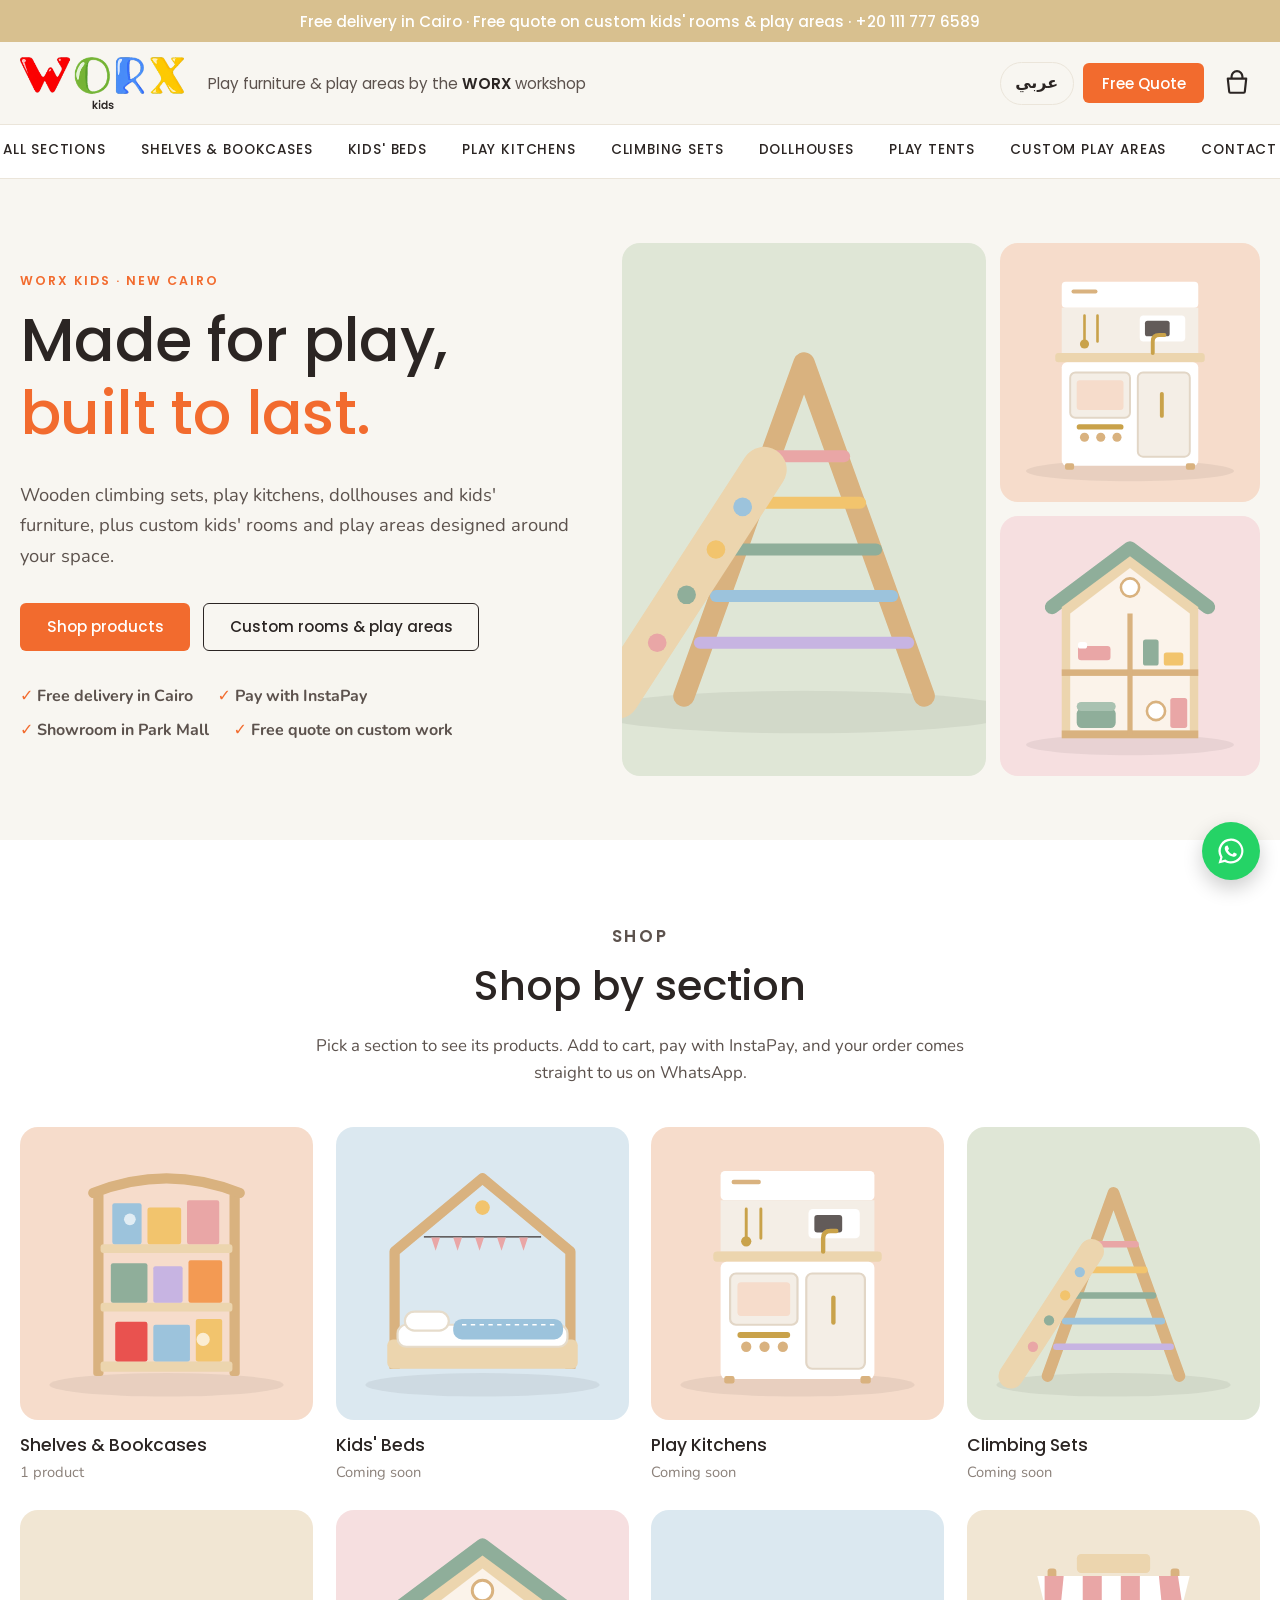
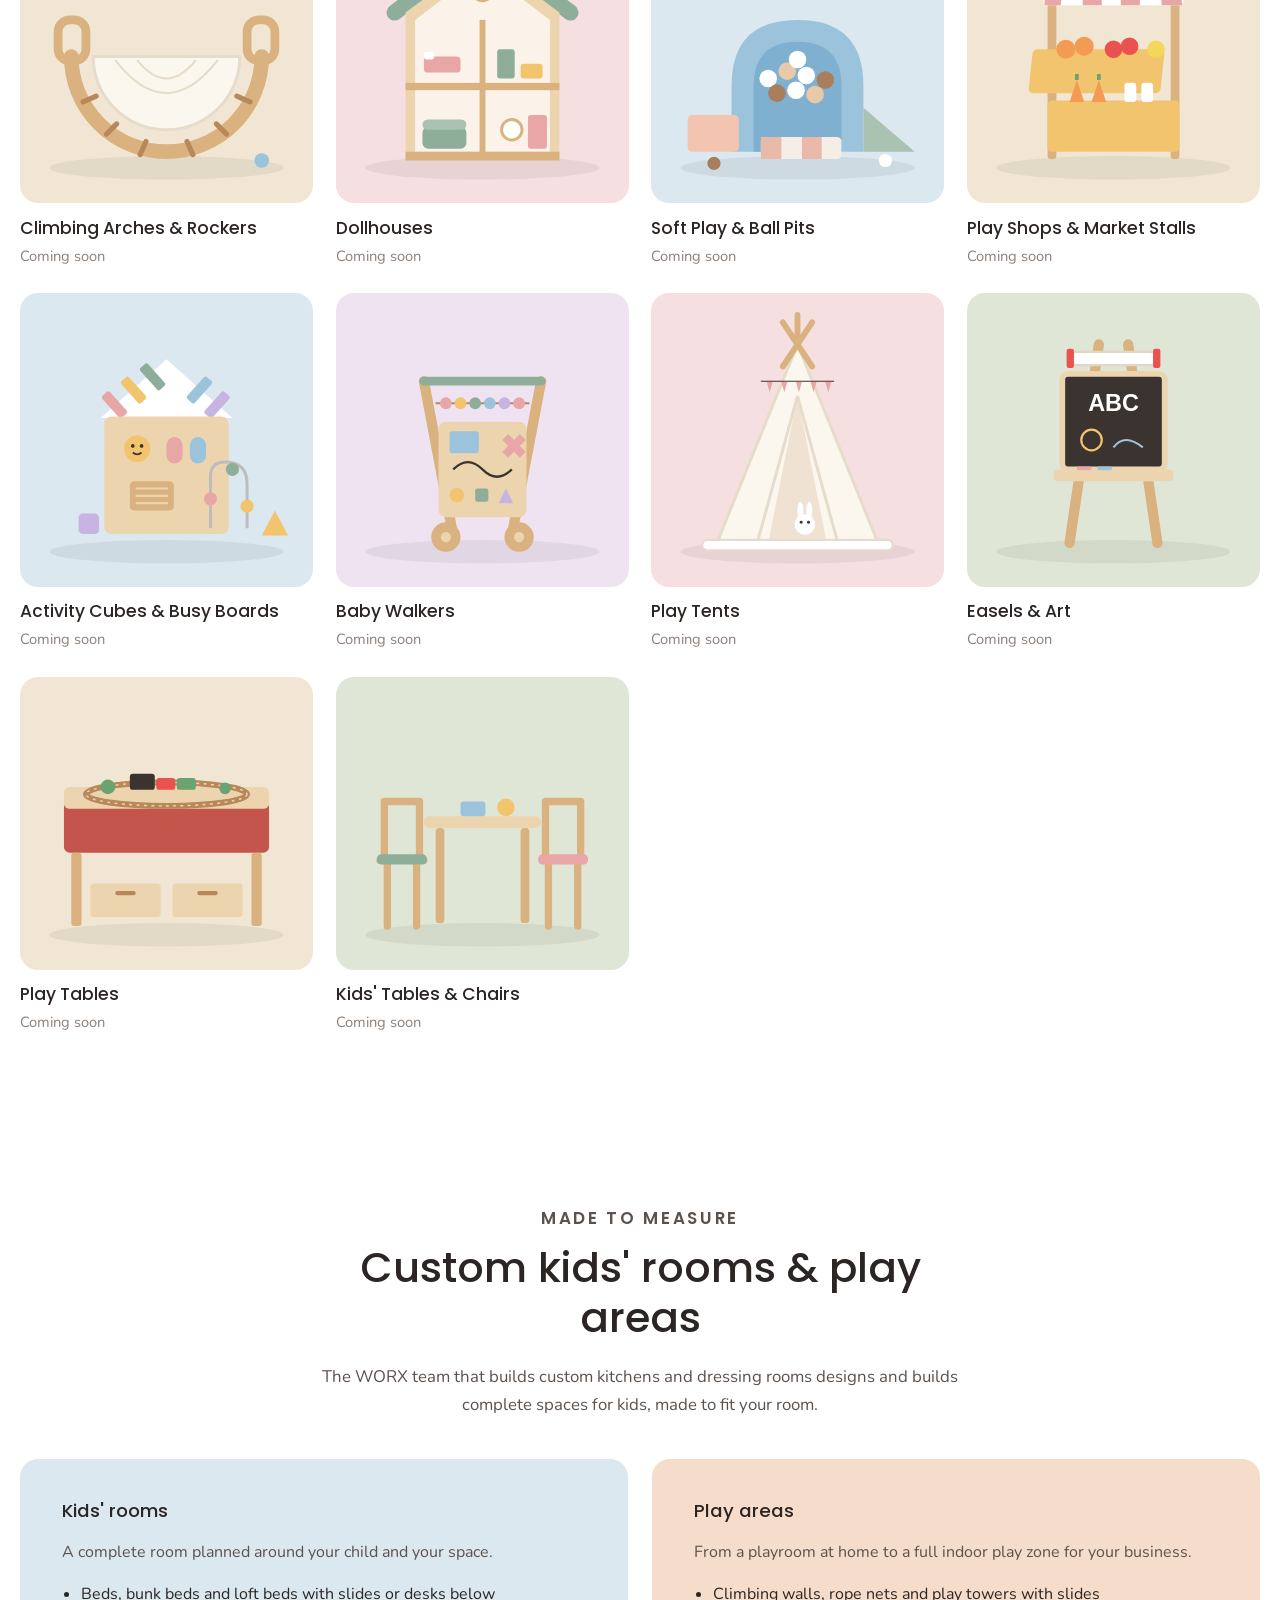
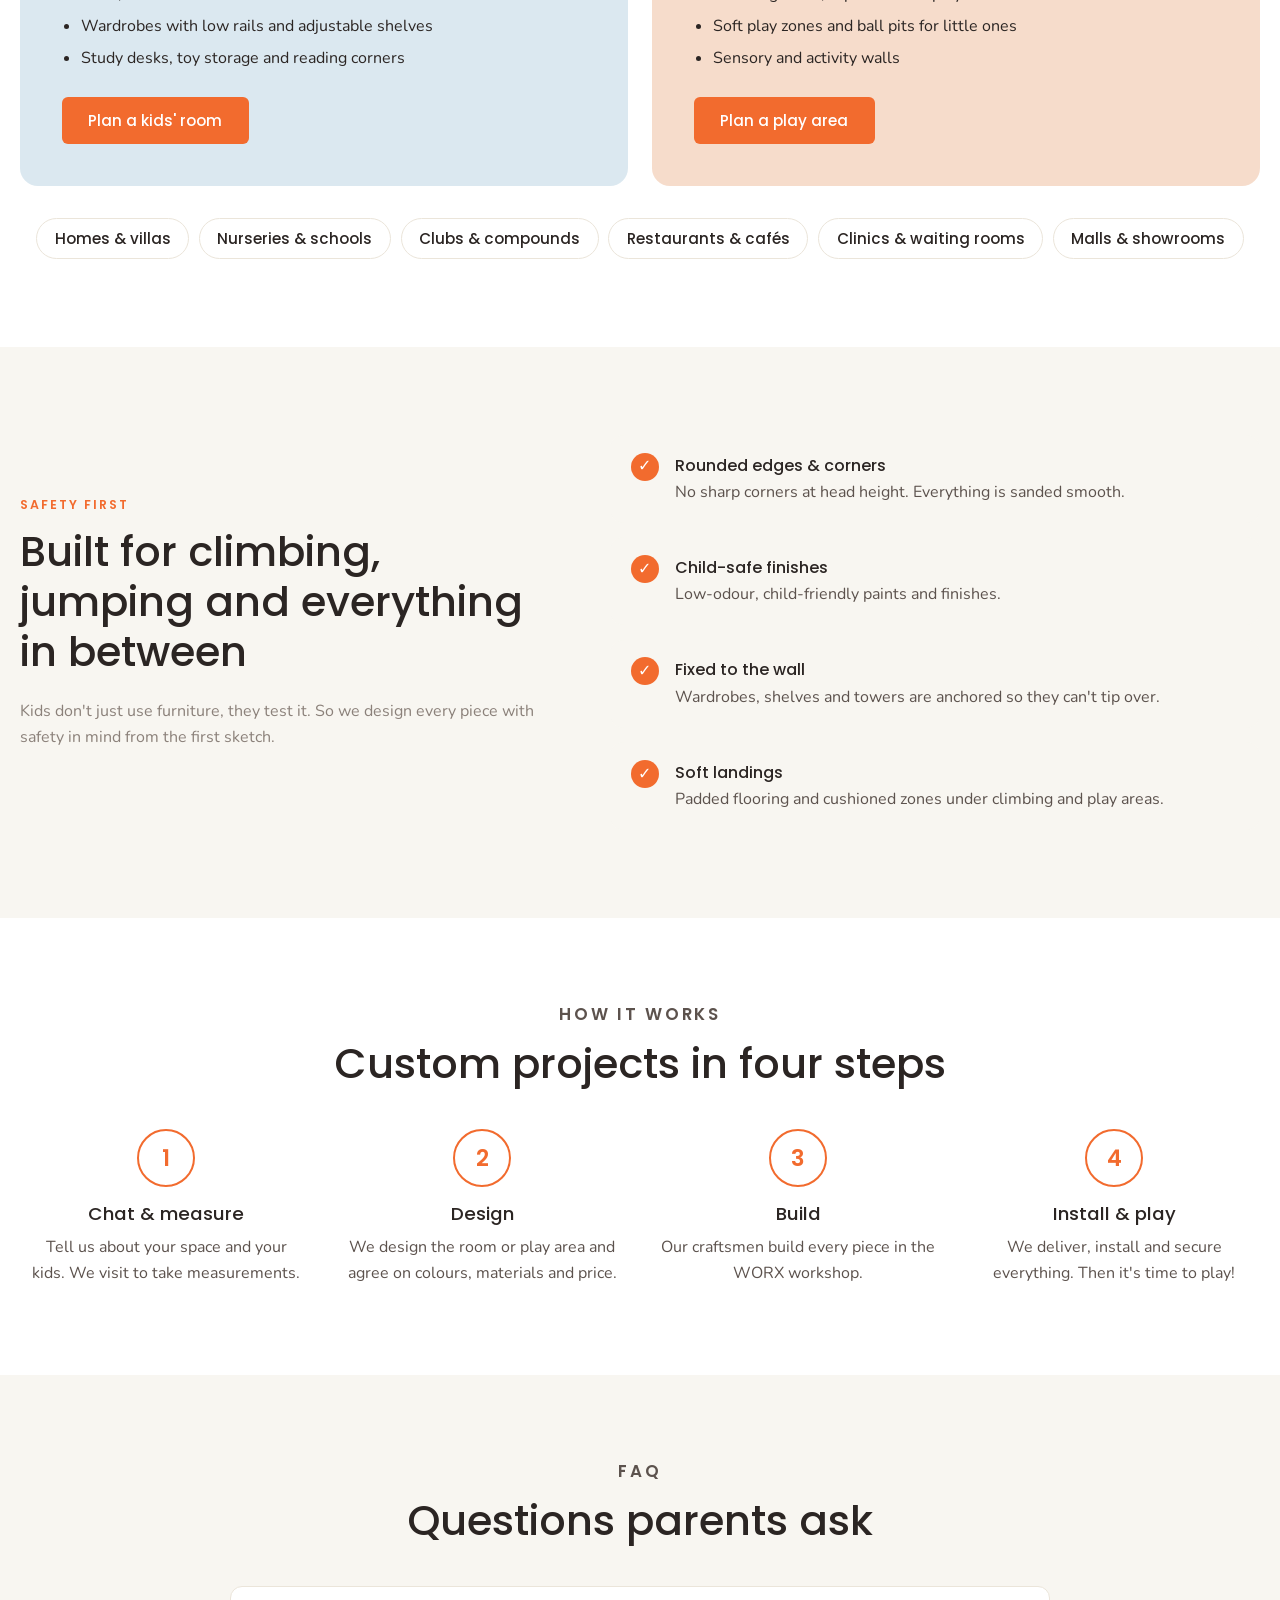
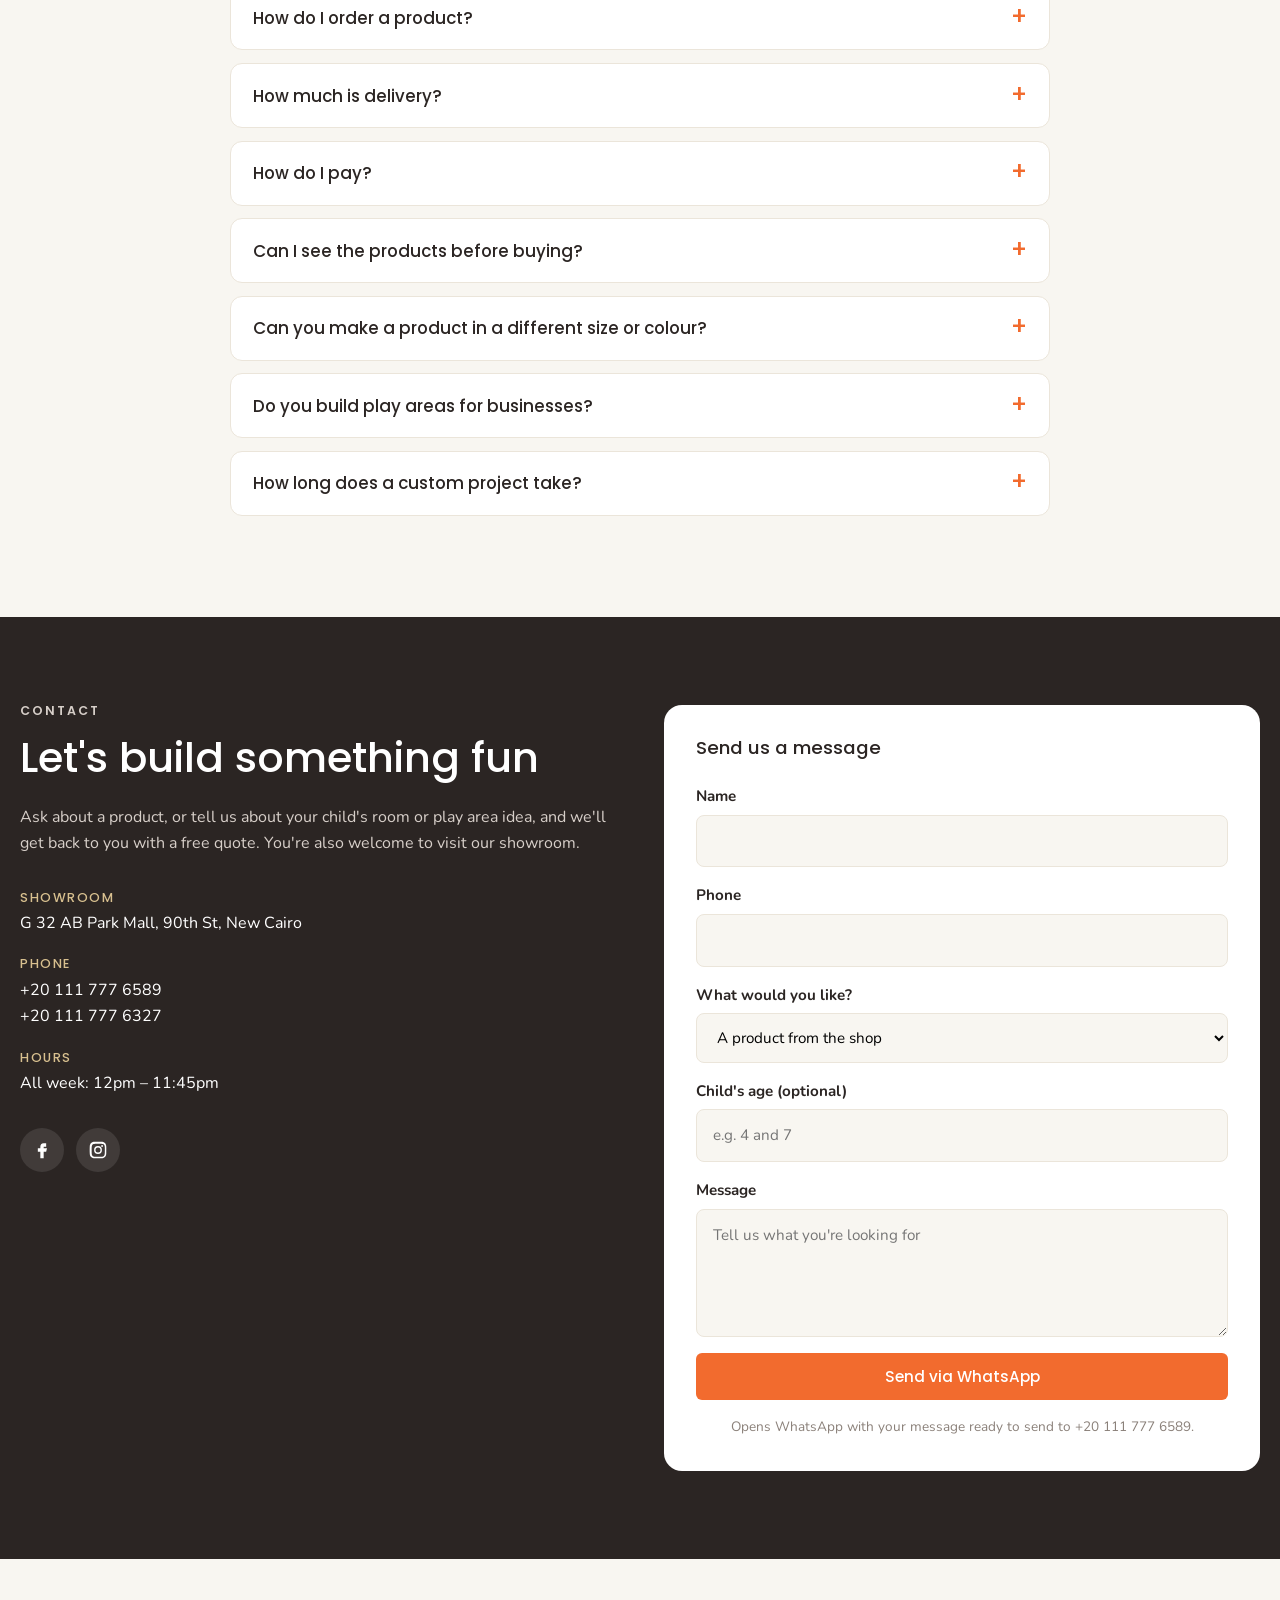
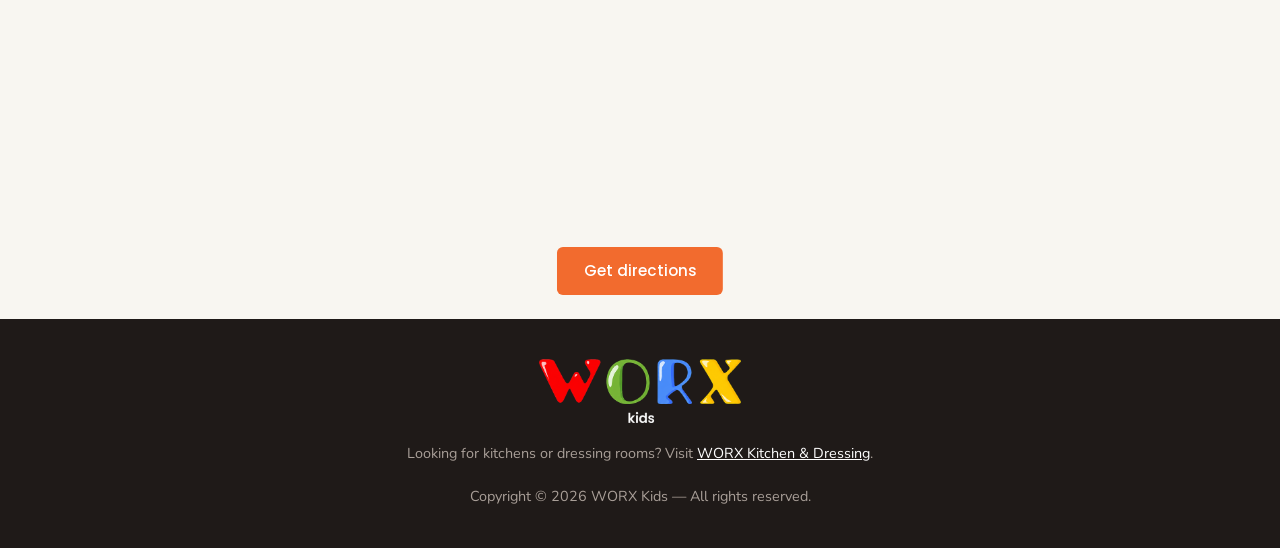
==== commit d854395b: "Organise the shop into 14 sections The shop now opens with 14 illustrated sections (Shelves & Bookca" ====
--- a/index.html
+++ b/index.html
@@ -40,15 +40,10 @@
         </button>
       </div>
     </div>
-    <nav class="cats" aria-label="Categories">
-      <ul>
-        <li><a href="#shop" data-show="all">Shop all</a></li>
-        <li><a href="#shop" data-show="climbing">Climbing &amp; Active</a></li>
-        <li><a href="#shop" data-show="pretend">Pretend Play</a></li>
-        <li><a href="#shop" data-show="baby">Baby &amp; Toddler</a></li>
-        <li><a href="#shop" data-show="furniture">Play Furniture</a></li>
-        <li><a href="#shop" data-show="room">Kids' Rooms</a></li>
-        <li><a href="#custom">Custom Play Areas</a></li>
+    <nav class="cats" aria-label="Shop sections">
+      <ul id="catsMenu">
+        <li><a href="#shop" data-nav="home">All sections</a></li>
+        <li class="cats__after"><a href="#custom">Custom Play Areas</a></li>
         <li><a href="#contact">Contact</a></li>
       </ul>
     </nav>
@@ -81,44 +76,33 @@
       </div>
     </section>
 
-    <!-- CATEGORIES -->
-    <section class="section section--white" id="categories">
+    <!-- SHOP -->
+    <section class="section section--white" id="shop">
       <div class="container">
-        <div class="section__head">
-          <p class="eyebrow">Shop by category</p>
-          <h2>Something for every stage</h2>
-        </div>
-        <ul class="tiles">
-          <li><a href="#shop" data-show="climbing"><img src="assets/img/products/climbing-arch.svg" alt="" width="400" height="400" loading="lazy">Climbing &amp; Active</a></li>
-          <li><a href="#shop" data-show="pretend"><img src="assets/img/products/market-stall.svg" alt="" width="400" height="400" loading="lazy">Pretend Play</a></li>
-          <li><a href="#shop" data-show="baby"><img src="assets/img/products/activity-cube.svg" alt="" width="400" height="400" loading="lazy">Baby &amp; Toddler</a></li>
-          <li><a href="#shop" data-show="furniture"><img src="assets/img/products/easel.svg" alt="" width="400" height="400" loading="lazy">Play Furniture</a></li>
-          <li><a href="#shop" data-show="room"><img src="assets/img/products/house-bed.svg" alt="" width="400" height="400" loading="lazy">Kids' Rooms</a></li>
-          <li><a href="#custom"><img src="assets/img/products/ball-pit.svg" alt="" width="400" height="400" loading="lazy">Custom Play Areas</a></li>
-        </ul>
-      </div>
-    </section>
-
-    <!-- SHOP -->
-    <section class="section" id="shop">
-      <div class="container">
-        <div class="section__head">
-          <p class="eyebrow">Our products</p>
-          <h2>Wooden toys &amp; play furniture</h2>
-          <p>Add products to your cart, pay with InstaPay, and your order comes straight to us on WhatsApp.</p>
-        </div>
-        <div class="toolbar">
-          <div class="filters" role="group" aria-label="Filter products">
-            <button class="filter is-active" data-filter="all" aria-pressed="true">All</button>
-            <button class="filter" data-filter="climbing" aria-pressed="false">Climbing &amp; Active</button>
-            <button class="filter" data-filter="pretend" aria-pressed="false">Pretend Play</button>
-            <button class="filter" data-filter="baby" aria-pressed="false">Baby &amp; Toddler</button>
-            <button class="filter" data-filter="furniture" aria-pressed="false">Play Furniture</button>
-            <button class="filter" data-filter="room" aria-pressed="false">Kids' Rooms</button>
-          </div>
-          <p class="count" id="productCount" aria-live="polite"></p>
-        </div>
-        <div class="products" id="products"></div>
+        <div id="shopHome">
+          <div class="section__head">
+            <p class="eyebrow">Shop</p>
+            <h2>Shop by section</h2>
+            <p>Pick a section to see its products. Add to cart, pay with InstaPay, and your order comes straight to us on WhatsApp.</p>
+          </div>
+          <ul class="sections" id="sections"></ul>
+        </div>
+
+        <div id="shopSection" hidden>
+          <a href="#shop" class="crumb">‹ All sections</a>
+          <div class="sec-head">
+            <img id="secImg" src="" alt="" width="400" height="400">
+            <div>
+              <h2 id="secName" tabindex="-1"></h2>
+              <p class="count" id="productCount"></p>
+            </div>
+          </div>
+          <div class="products" id="products"></div>
+          <div class="sec-empty" id="secEmpty" hidden>
+            <p>New products are coming to this section soon. Tell us what you're looking for and we'll help you find it.</p>
+            <a class="btn btn--orange" id="secAsk" target="_blank" rel="noopener">Ask on WhatsApp</a>
+          </div>
+        </div>
       </div>
     </section>
 
--- a/styles.css
+++ b/styles.css
@@ -26,7 +26,7 @@
 h2 { font-size: clamp(1.8rem, 4vw, 2.6rem); }
 h3 { font-size: 1.15rem; }
 [lang="ar"] body { font-family: "Cairo", var(--sans); }
-[lang="ar"] h1, [lang="ar"] h2, [lang="ar"] h3, [lang="ar"] .btn, [lang="ar"] .cats a, [lang="ar"] .eyebrow, [lang="ar"] .filter, [lang="ar"] .tiles a, [lang="ar"] .price, [lang="ar"] .product__cat, [lang="ar"] .topbar { font-family: "Cairo", var(--head); letter-spacing: 0; }
+[lang="ar"] h1, [lang="ar"] h2, [lang="ar"] h3, [lang="ar"] .btn, [lang="ar"] .cats a, [lang="ar"] .eyebrow, [lang="ar"] .price, [lang="ar"] .product__cat, [lang="ar"] .topbar { font-family: "Cairo", var(--head); letter-spacing: 0; }
 [lang="ar"] h1, [lang="ar"] h2 { font-weight: 700; }
 
 .container { width: min(1240px, 100% - 32px); margin-inline: auto; }
@@ -96,21 +96,29 @@
 .section__head { text-align: center; max-width: 680px; margin: 0 auto 2.5rem; }
 .section__head p { color: var(--ink-soft); font-size: 1.05rem; }
 
-/* Shop by category */
-.tiles { display: grid; grid-template-columns: repeat(6, 1fr); gap: 1.2rem; list-style: none; padding: 0; margin: 0; }
-.tiles a { display: grid; gap: .8rem; justify-items: center; text-align: center; text-decoration: none; font: 500 .98rem var(--head); }
-.tiles img { width: 100%; height: auto; aspect-ratio: 1; object-fit: cover; border-radius: 50%; transition: transform .3s; }
-.tiles a:hover img { transform: scale(1.05); }
-@media (max-width: 900px) { .tiles { grid-template-columns: repeat(3, 1fr); } }
+/* Shop sections */
+.sections { list-style: none; margin: 0; padding: 0; display: grid; grid-template-columns: repeat(4, 1fr); gap: 1.6rem 1.4rem; }
+.sec-tile { display: grid; gap: .25rem; text-decoration: none; }
+.sec-tile img { width: 100%; height: auto; aspect-ratio: 1; object-fit: cover; border-radius: var(--radius); margin-bottom: .6rem; transition: transform .35s; }
+.sec-tile:hover img { transform: translateY(-4px); }
+.sec-tile__name { font: 500 1.08rem/1.3 var(--head); }
+.sec-tile:hover .sec-tile__name { color: var(--orange); }
+.sec-tile__count { color: var(--muted); font-size: .92rem; }
+[lang="ar"] .sec-tile__name { font-family: "Cairo", var(--head); font-weight: 600; }
+@media (max-width: 960px) { .sections { grid-template-columns: repeat(3, 1fr); } }
+@media (max-width: 600px) { .sections { grid-template-columns: repeat(2, 1fr); gap: 1.2rem .9rem; } }
+
+.crumb { display: inline-block; margin-bottom: 1.4rem; color: var(--ink-soft); text-decoration: none; font-weight: 600; }
+.crumb:hover { color: var(--orange); }
+.sec-head { display: flex; align-items: center; gap: 1.4rem; margin-bottom: 2.2rem; }
+.sec-head img { width: 110px; height: 110px; border-radius: var(--radius); object-fit: cover; }
+.sec-head h2 { margin: 0 0 .2rem; outline: none; }
+.count { color: var(--ink-soft); margin: 0; }
+.sec-empty { text-align: center; background: var(--cream); border-radius: var(--radius); padding: 2.5rem 1.5rem; }
+.sec-empty p { color: var(--ink-soft); max-width: 34em; margin: 0 auto 1.4rem; }
+@media (max-width: 560px) { .sec-head img { width: 80px; height: 80px; } }
 
 /* Products */
-.toolbar { display: flex; flex-wrap: wrap; align-items: center; justify-content: space-between; gap: 1rem; margin-bottom: 1.8rem; }
-.filters { display: flex; flex-wrap: wrap; gap: .5rem; }
-.filter { font: 500 .9rem var(--head); padding: .55rem 1rem; border-radius: 999px; border: 1.5px solid var(--line); background: #fff; color: var(--ink); cursor: pointer; transition: border-color .2s, background .2s, color .2s; }
-.filter:hover { border-color: var(--ink); }
-.filter.is-active { background: var(--ink); border-color: var(--ink); color: #fff; }
-.count { color: var(--ink-soft); margin: 0; }
-
 .products { display: grid; grid-template-columns: repeat(3, 1fr); gap: 2.4rem 1.8rem; }
 .product { display: flex; flex-direction: column; }
 .product[hidden] { display: none; }
@@ -123,7 +131,7 @@
 .product__name:hover { color: var(--orange); }
 .badge { position: absolute; top: 12px; inset-inline-start: 12px; background: var(--orange); color: #fff; font: 500 .8rem var(--head); padding: .35rem .7rem; border-radius: 4px; }
 .product__cat { margin: 1.1rem 0 .3rem; color: var(--orange); font: 500 .76rem var(--head); letter-spacing: .1em; text-transform: uppercase; }
-.product h3 { font-size: 1.25rem; margin: 0 0 .35rem; }
+.product h3 { font-size: 1.25rem; margin: 1.1rem 0 .35rem; }
 .product p { color: var(--ink-soft); margin: 0 0 1.1rem; flex: 1; }
 .product__foot { display: flex; align-items: center; justify-content: space-between; gap: 1rem; }
 .price { font: 500 1rem var(--head); color: var(--orange); }
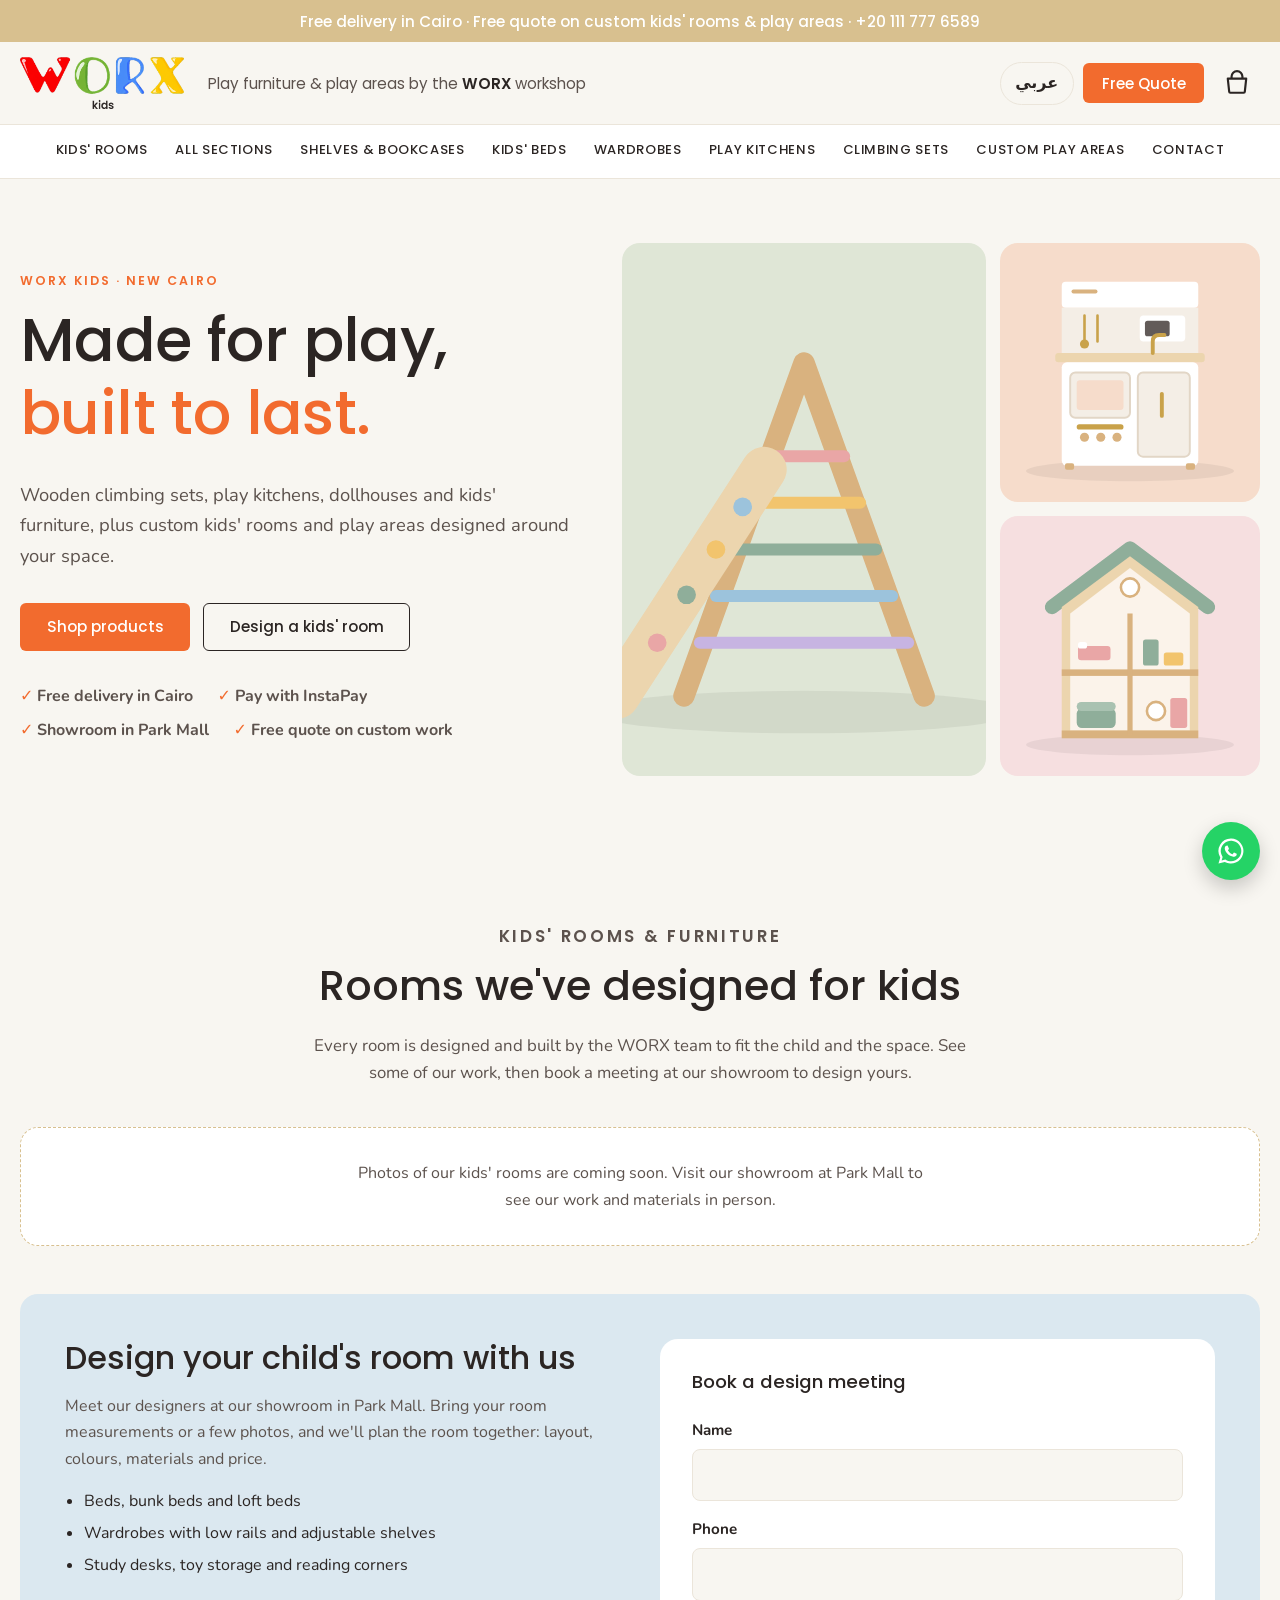
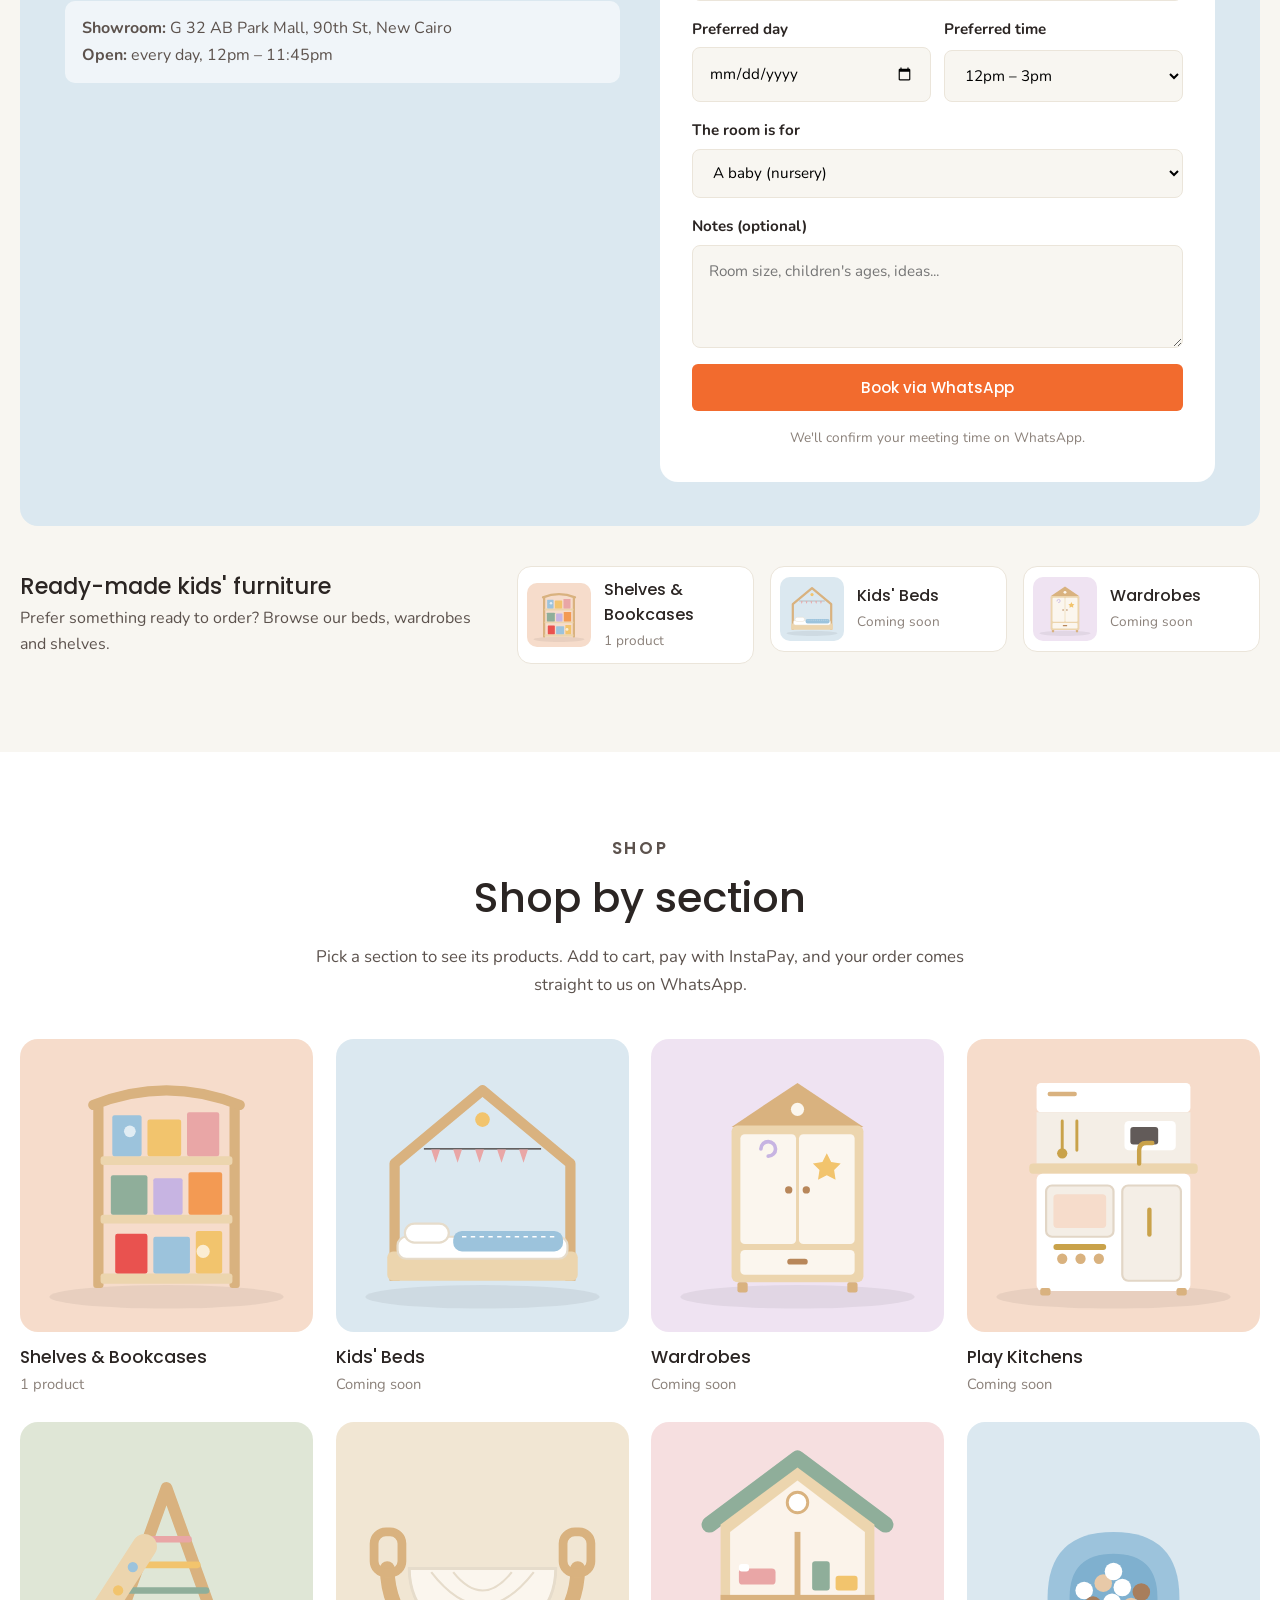
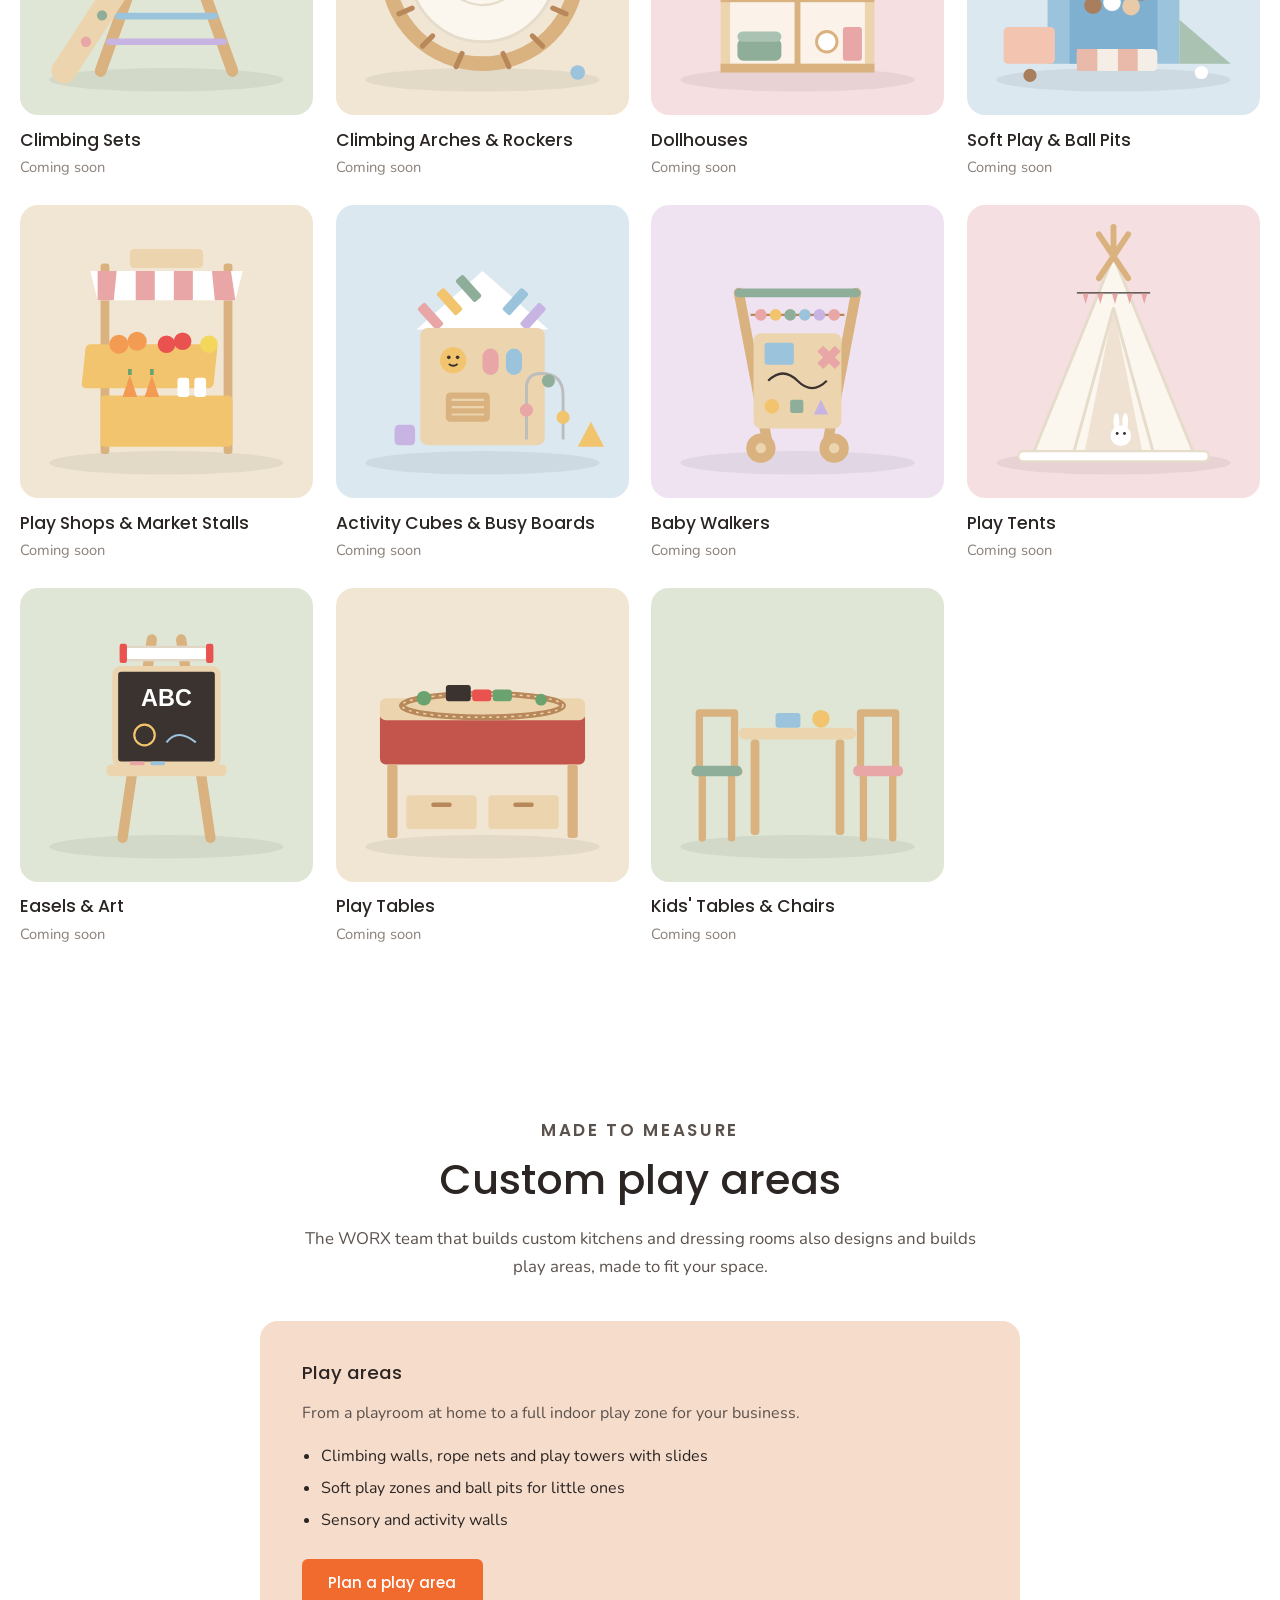
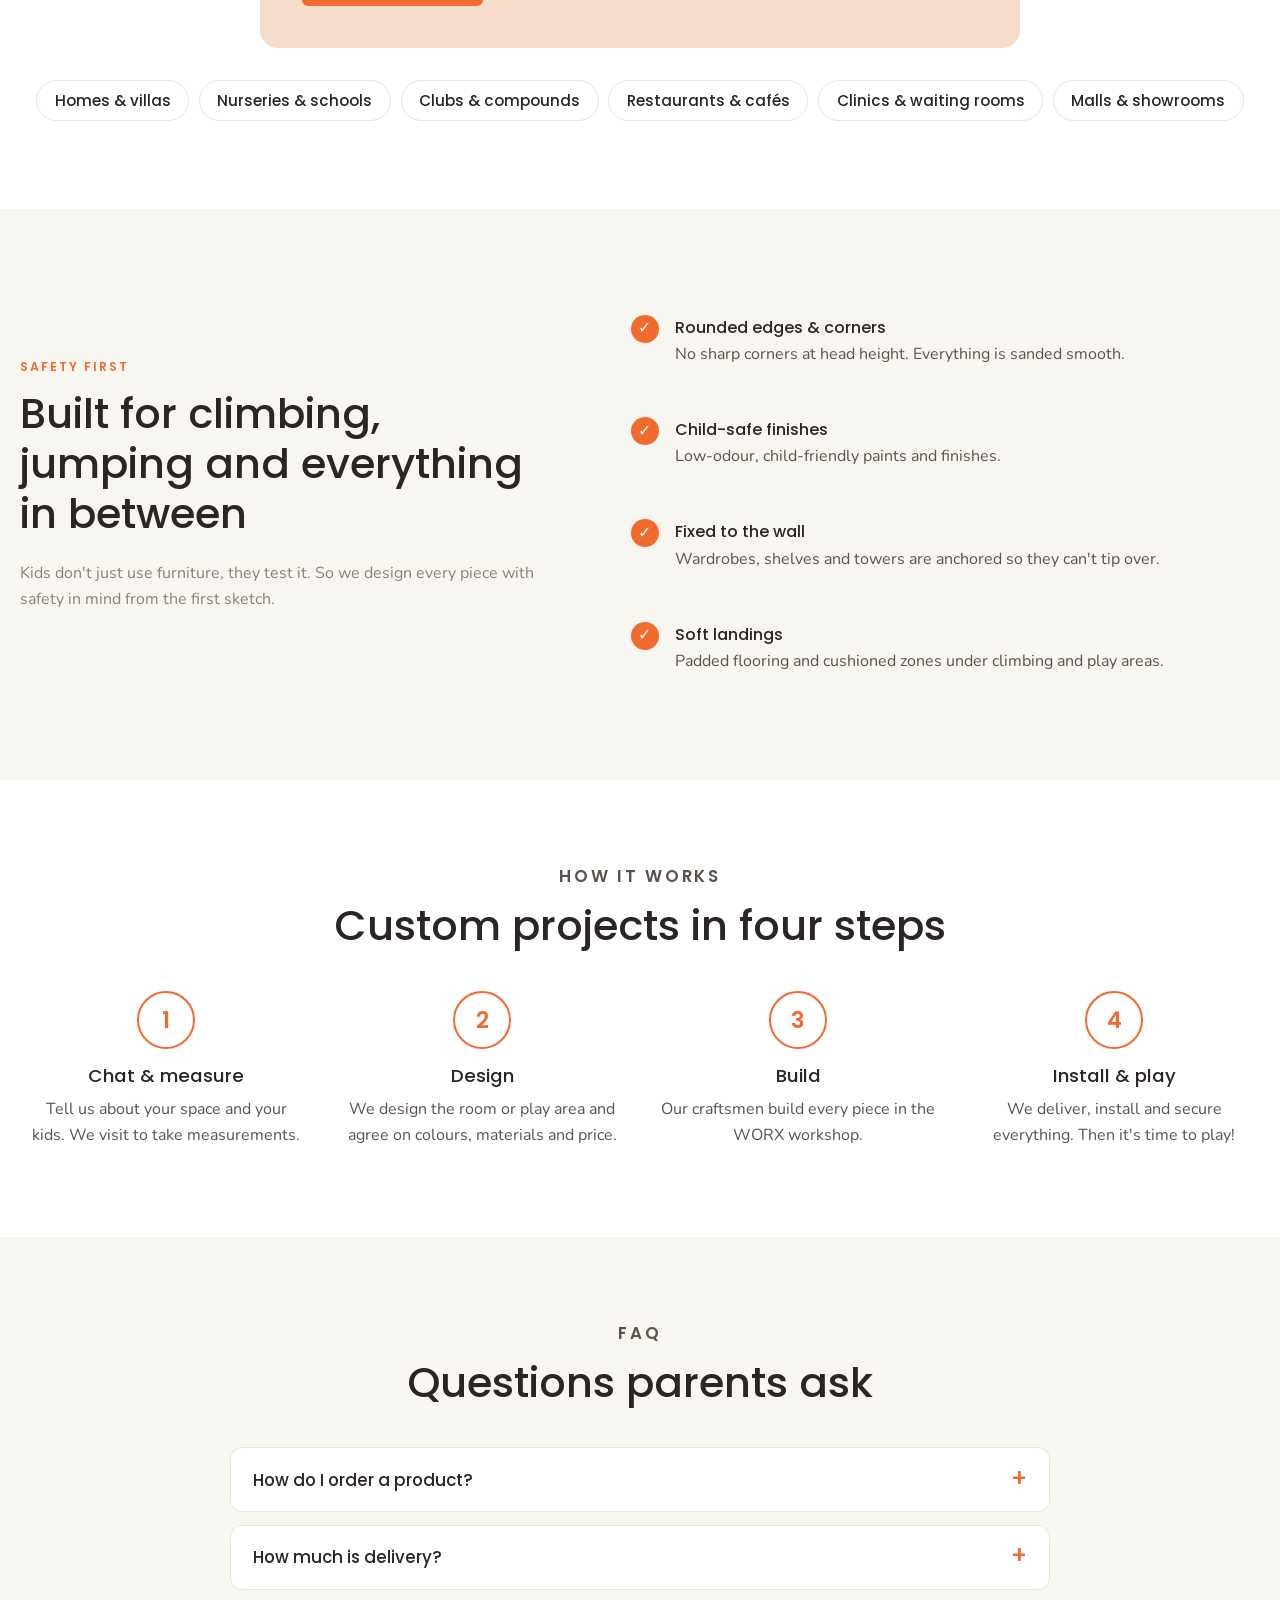
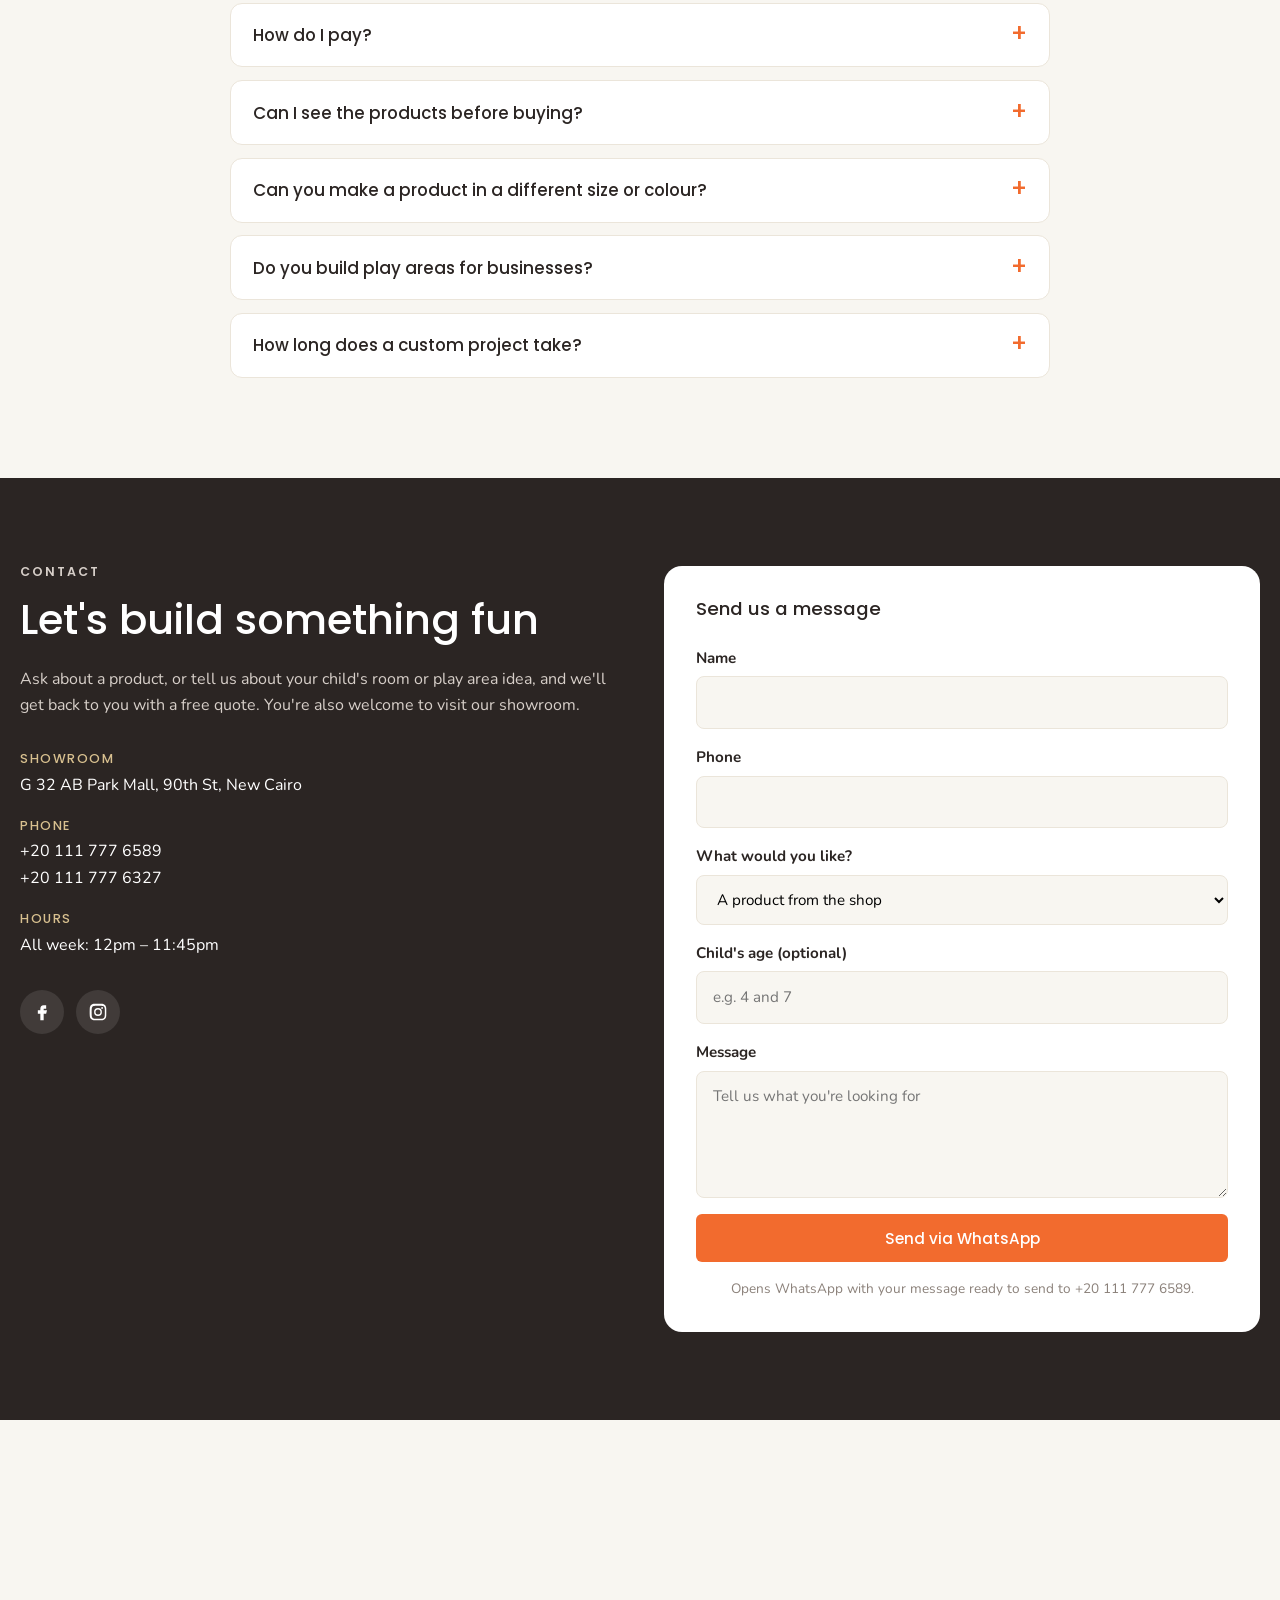
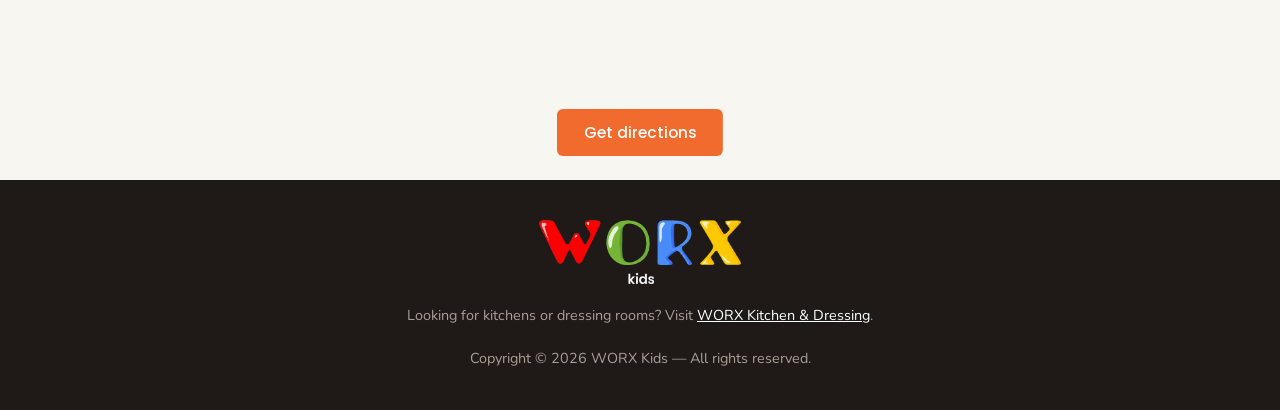
==== commit a671c20d: "Add Kids' Rooms & Furniture area with design-meeting booking New area near the top of the page: a ga" ====
--- a/index.html
+++ b/index.html
@@ -42,6 +42,7 @@
     </div>
     <nav class="cats" aria-label="Shop sections">
       <ul id="catsMenu">
+        <li><a href="#rooms">Kids' Rooms</a></li>
         <li><a href="#shop" data-nav="home">All sections</a></li>
         <li class="cats__after"><a href="#custom">Custom Play Areas</a></li>
         <li><a href="#contact">Contact</a></li>
@@ -59,7 +60,7 @@
           <p class="lead">Wooden climbing sets, play kitchens, dollhouses and kids' furniture, plus custom kids' rooms and play areas designed around your space.</p>
           <div class="hero__actions">
             <a href="#shop" class="btn btn--orange">Shop products</a>
-            <a href="#custom" class="btn btn--outline">Custom rooms &amp; play areas</a>
+            <a href="#rooms" class="btn btn--outline">Design a kids' room</a>
           </div>
           <ul class="hero__points">
             <li>Free delivery in Cairo</li>
@@ -72,6 +73,69 @@
           <img src="assets/img/products/climbing-triangle.svg" alt="Wooden climbing triangle with ramp" width="400" height="400">
           <img src="assets/img/products/play-kitchen.svg" alt="Wooden play kitchen" width="400" height="400">
           <img src="assets/img/products/dollhouse.svg" alt="Wooden dollhouse" width="400" height="400">
+        </div>
+      </div>
+    </section>
+
+    <!-- KIDS' ROOMS -->
+    <section class="section" id="rooms">
+      <div class="container">
+        <div class="section__head">
+          <p class="eyebrow">Kids' rooms &amp; furniture</p>
+          <h2>Rooms we've designed for kids</h2>
+          <p>Every room is designed and built by the WORX team to fit the child and the space. See some of our work, then book a meeting at our showroom to design yours.</p>
+        </div>
+        <ul class="rooms" id="roomsGallery"></ul>
+        <div class="rooms-empty" id="roomsEmpty" hidden>
+          <p>Photos of our kids' rooms are coming soon. Visit our showroom at Park Mall to see our work and materials in person.</p>
+        </div>
+
+        <div class="plan">
+          <div class="plan__info">
+            <h3>Design your child's room with us</h3>
+            <p>Meet our designers at our showroom in Park Mall. Bring your room measurements or a few photos, and we'll plan the room together: layout, colours, materials and price.</p>
+            <ul>
+              <li>Beds, bunk beds and loft beds</li>
+              <li>Wardrobes with low rails and adjustable shelves</li>
+              <li>Study desks, toy storage and reading corners</li>
+            </ul>
+            <p class="plan__where"><strong>Showroom:</strong> G 32 AB Park Mall, 90th St, New Cairo<br><strong>Open:</strong> every day, 12pm – 11:45pm</p>
+          </div>
+          <form class="form plan__form" id="bookForm">
+            <h3>Book a design meeting</h3>
+            <label>Name<input name="name" autocomplete="name" required></label>
+            <label>Phone<input name="phone" type="tel" autocomplete="tel" required></label>
+            <div class="form__row">
+              <label>Preferred day<input name="day" type="date" id="bookDay" required></label>
+              <label>Preferred time
+                <select name="time">
+                  <option>12pm – 3pm</option>
+                  <option>3pm – 6pm</option>
+                  <option>6pm – 9pm</option>
+                  <option>9pm – 11:45pm</option>
+                </select>
+              </label>
+            </div>
+            <label>The room is for
+              <select name="room">
+                <option>A baby (nursery)</option>
+                <option>One child</option>
+                <option>Siblings sharing a room</option>
+                <option>A teenager</option>
+              </select>
+            </label>
+            <label>Notes (optional)<textarea name="notes" rows="3" placeholder="Room size, children's ages, ideas..."></textarea></label>
+            <button type="submit" class="btn btn--orange btn--block">Book via WhatsApp</button>
+            <p class="form__note">We'll confirm your meeting time on WhatsApp.</p>
+          </form>
+        </div>
+
+        <div class="ready">
+          <div>
+            <h3>Ready-made kids' furniture</h3>
+            <p>Prefer something ready to order? Browse our beds, wardrobes and shelves.</p>
+          </div>
+          <ul class="ready__list" id="readyList"></ul>
         </div>
       </div>
     </section>
@@ -111,20 +175,10 @@
       <div class="container">
         <div class="section__head">
           <p class="eyebrow">Made to measure</p>
-          <h2>Custom kids' rooms &amp; play areas</h2>
-          <p>The WORX team that builds custom kitchens and dressing rooms designs and builds complete spaces for kids, made to fit your room.</p>
+          <h2>Custom play areas</h2>
+          <p>The WORX team that builds custom kitchens and dressing rooms also designs and builds play areas, made to fit your space.</p>
         </div>
         <div class="custom">
-          <div class="custom__card custom__card--rooms">
-            <h3>Kids' rooms</h3>
-            <p>A complete room planned around your child and your space.</p>
-            <ul>
-              <li>Beds, bunk beds and loft beds with slides or desks below</li>
-              <li>Wardrobes with low rails and adjustable shelves</li>
-              <li>Study desks, toy storage and reading corners</li>
-            </ul>
-            <a href="#contact" class="btn btn--orange">Plan a kids' room</a>
-          </div>
           <div class="custom__card custom__card--play">
             <h3>Play areas</h3>
             <p>From a playroom at home to a full indoor play zone for your business.</p>
@@ -224,7 +278,7 @@
           <label>What would you like?
             <select name="project" required>
               <option>A product from the shop</option>
-              <option>Kids' room furniture</option>
+              <option>A kids' room design</option>
               <option>Home playroom</option>
               <option>Play area for a business</option>
               <option>Something else</option>
@@ -341,6 +395,18 @@
     </div>
   </div>
 
+  <div class="modal" id="roomModal" hidden>
+    <div class="drawer__backdrop" data-close-room></div>
+    <div class="modal__panel modal__panel--photo" role="dialog" aria-modal="true" aria-labelledby="rmTitle">
+      <button class="drawer__close modal__close" data-close-room aria-label="Close photos">×</button>
+      <div class="modal__gallery">
+        <img id="rmImg" alt="" width="900" height="900">
+        <div class="modal__thumbs" id="rmThumbs"></div>
+        <p class="rm-title" id="rmTitle"></p>
+      </div>
+    </div>
+  </div>
+
   <div class="toast" id="toast" role="status" aria-live="polite" hidden></div>
 
   <a href="https://wa.me/201117776589" class="fab" target="_blank" rel="noopener" aria-label="Chat with WORX Kids on WhatsApp">
--- a/styles.css
+++ b/styles.css
@@ -71,11 +71,11 @@
 
 /* Category nav (scrolls sideways on small screens) */
 .cats { background: #fff; border-block: 1px solid var(--line); }
-.cats ul { list-style: none; margin: 0 auto; padding: 0 16px; display: flex; justify-content: center; gap: 2.2rem; overflow-x: auto; scrollbar-width: none; }
+.cats ul { list-style: none; margin: 0 auto; padding: 0 16px; display: flex; justify-content: safe center; gap: 1.7rem; overflow-x: auto; scrollbar-width: none; }
 .cats ul::-webkit-scrollbar { display: none; }
-.cats a { display: block; padding: .95rem 0; white-space: nowrap; text-decoration: none; font: 500 .85rem var(--head); letter-spacing: .06em; text-transform: uppercase; border-bottom: 2px solid transparent; transition: color .2s, border-color .2s; }
+.cats a { display: block; padding: .95rem 0; white-space: nowrap; text-decoration: none; font: 500 .82rem var(--head); letter-spacing: .05em; text-transform: uppercase; border-bottom: 2px solid transparent; transition: color .2s, border-color .2s; }
 .cats a:hover, .cats a.is-active { color: var(--orange); border-color: var(--orange); }
-@media (max-width: 1100px) { .cats ul { justify-content: flex-start; gap: 1.6rem; } }
+@media (max-width: 1100px) { .cats ul { justify-content: flex-start; gap: 1.4rem; } }
 
 /* Hero */
 .hero { padding: clamp(2rem, 5vw, 4rem) 0; }
@@ -95,6 +95,39 @@
 .section--white { background: #fff; }
 .section__head { text-align: center; max-width: 680px; margin: 0 auto 2.5rem; }
 .section__head p { color: var(--ink-soft); font-size: 1.05rem; }
+
+/* Kids' rooms */
+.rooms { list-style: none; margin: 0 0 3rem; padding: 0; display: grid; grid-template-columns: repeat(3, 1fr); gap: 1.2rem; }
+.room { position: relative; display: block; width: 100%; padding: 0; border: 0; background: none; cursor: pointer; border-radius: var(--radius); overflow: hidden; aspect-ratio: 4 / 3; }
+.room img { width: 100%; height: 100%; object-fit: cover; transition: transform .5s; }
+.room:hover img { transform: scale(1.04); }
+.room__title { position: absolute; inset-inline: 0; bottom: 0; padding: 2rem 1rem .9rem; color: #fff; font: 500 1rem var(--head); text-align: start; background: linear-gradient(transparent, rgba(0,0,0,.55)); }
+.rooms-empty { text-align: center; background: #fff; border: 1.5px dashed var(--sand); border-radius: var(--radius); padding: 2rem 1.5rem; margin-bottom: 3rem; }
+.rooms-empty p { margin: 0 auto; max-width: 36em; color: var(--ink-soft); }
+@media (max-width: 860px) { .rooms { grid-template-columns: repeat(2, 1fr); } }
+
+.plan { display: grid; grid-template-columns: 1fr 1fr; gap: 2.5rem; align-items: start; background: var(--sky); border-radius: var(--radius); padding: clamp(1.5rem, 4vw, 2.8rem); }
+.plan__info h3 { font-size: clamp(1.5rem, 3vw, 2rem); }
+.plan__info > p { color: var(--ink-soft); }
+.plan__info ul { padding-inline-start: 1.2rem; margin: 0 0 1.4rem; }
+.plan__info li { margin-bottom: .35rem; }
+.plan__where { background: rgba(255,255,255,.6); border-radius: 10px; padding: .9rem 1.1rem; }
+.form__row { display: grid; grid-template-columns: 1fr 1fr; gap: .8rem; }
+@media (max-width: 860px) { .plan { grid-template-columns: 1fr; } }
+@media (max-width: 420px) { .form__row { grid-template-columns: 1fr; } }
+
+.ready { display: grid; grid-template-columns: 1fr 1.6fr; gap: 2rem; align-items: center; margin-top: 2.5rem; }
+.ready h3 { font-size: 1.4rem; margin-bottom: .3rem; }
+.ready p { color: var(--ink-soft); margin: 0; }
+.ready__list { list-style: none; margin: 0; padding: 0; display: grid; grid-template-columns: repeat(3, 1fr); gap: 1rem; }
+.ready__item { display: flex; align-items: center; gap: .8rem; background: #fff; border: 1.5px solid var(--line); border-radius: 14px; padding: .6rem; text-decoration: none; transition: border-color .2s; }
+.ready__item:hover { border-color: var(--orange); }
+.ready__item img { width: 64px; height: 64px; border-radius: 10px; }
+.ready__item strong { display: block; font: 500 1rem var(--head); }
+[lang="ar"] .ready__item strong { font-family: "Cairo", var(--head); font-weight: 600; }
+.ready__item small { color: var(--muted); font-size: .85rem; }
+@media (max-width: 960px) { .ready { grid-template-columns: 1fr; } }
+@media (max-width: 600px) { .ready__list { grid-template-columns: 1fr; } }
 
 /* Shop sections */
 .sections { list-style: none; margin: 0; padding: 0; display: grid; grid-template-columns: repeat(4, 1fr); gap: 1.6rem 1.4rem; }
@@ -139,7 +172,7 @@
 @media (max-width: 560px) { .products { grid-template-columns: 1fr; } }
 
 /* Custom work */
-.custom { display: grid; grid-template-columns: repeat(2, 1fr); gap: 1.5rem; }
+.custom { display: grid; max-width: 760px; margin-inline: auto; }
 .custom__card { border-radius: var(--radius); padding: clamp(1.6rem, 4vw, 2.6rem); }
 .custom__card--rooms { background: var(--sky); }
 .custom__card--play { background: var(--peach); }
@@ -304,6 +337,9 @@
   .modal__info { padding: 1.4rem 1.2rem 1.8rem; }
 }
 
+.modal__panel--photo { grid-template-columns: 1fr; width: min(820px, 100%); }
+.rm-title { margin: .8rem 0 0; font: 500 1.1rem var(--head); }
+
 /* Reveal on scroll */
 .reveal { opacity: 0; transform: translateY(20px); transition: opacity .6s ease, transform .6s ease; }
 .reveal.is-visible { opacity: 1; transform: none; }
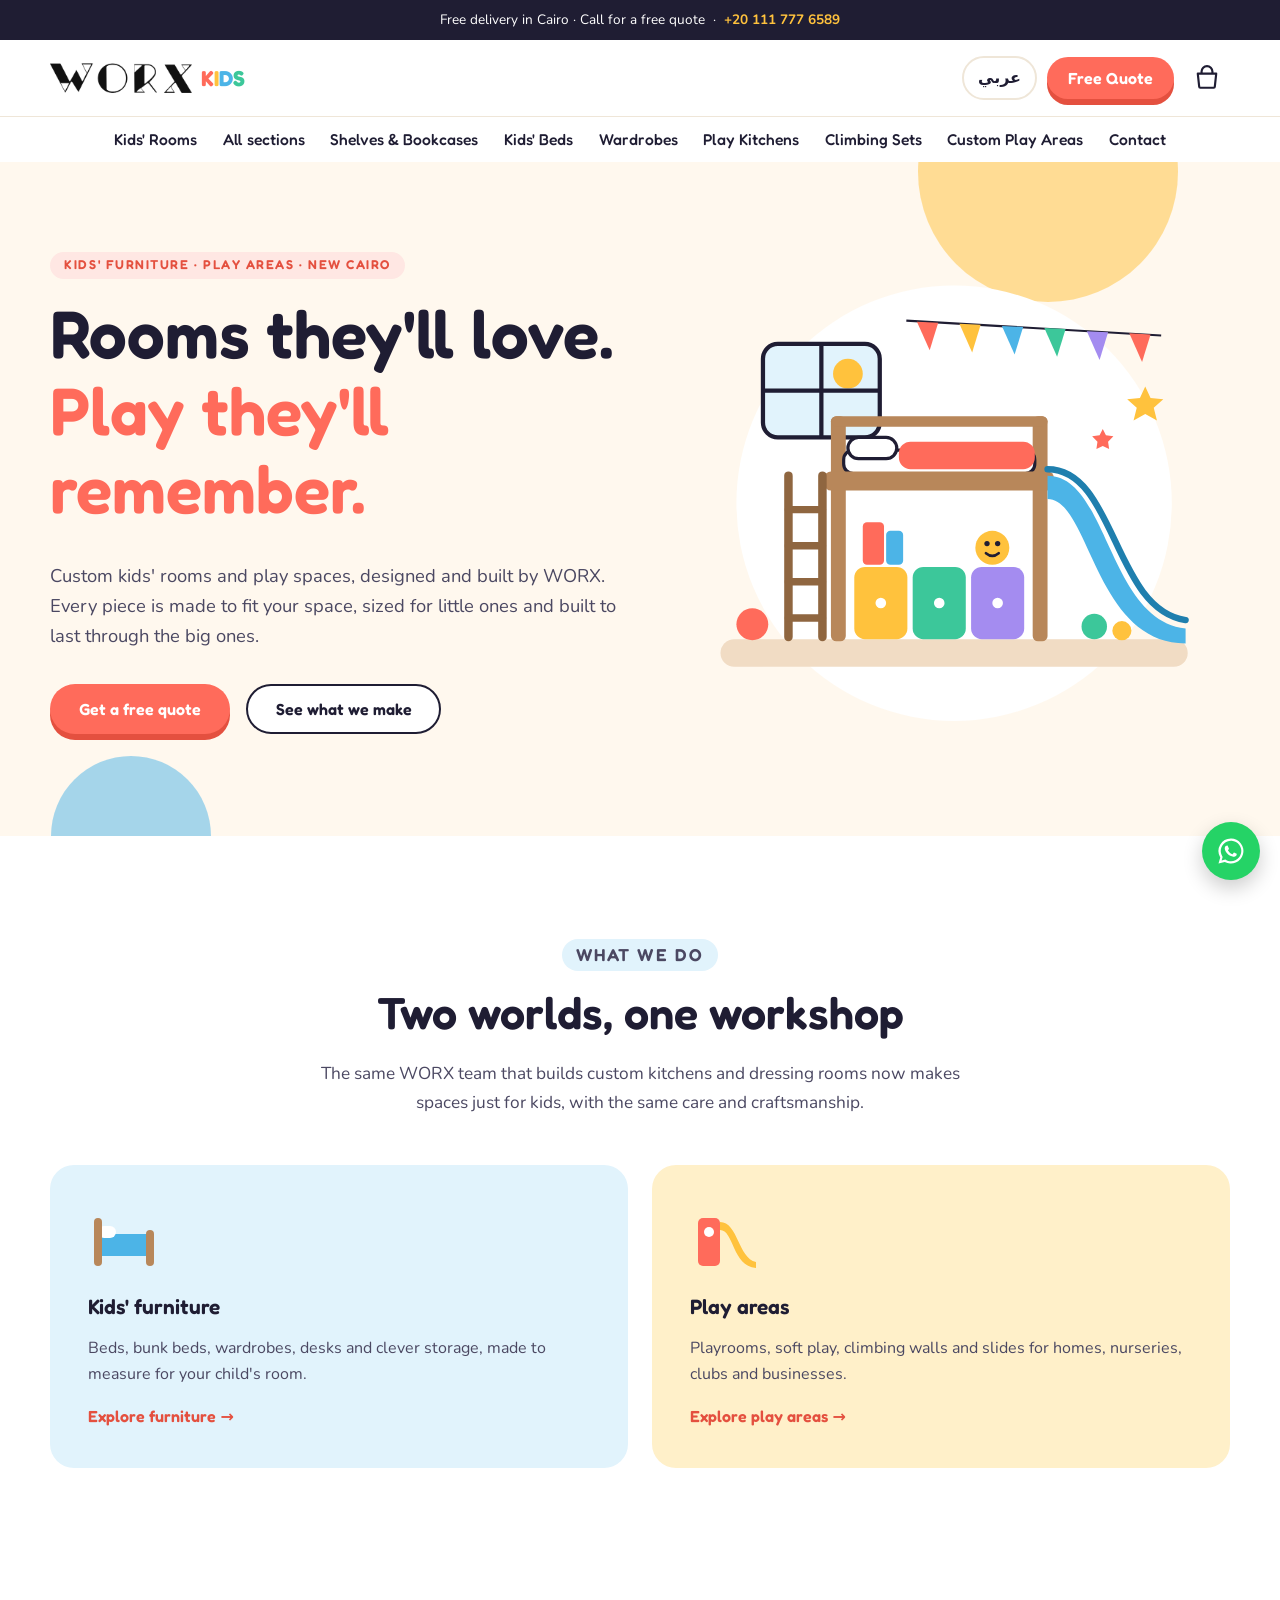
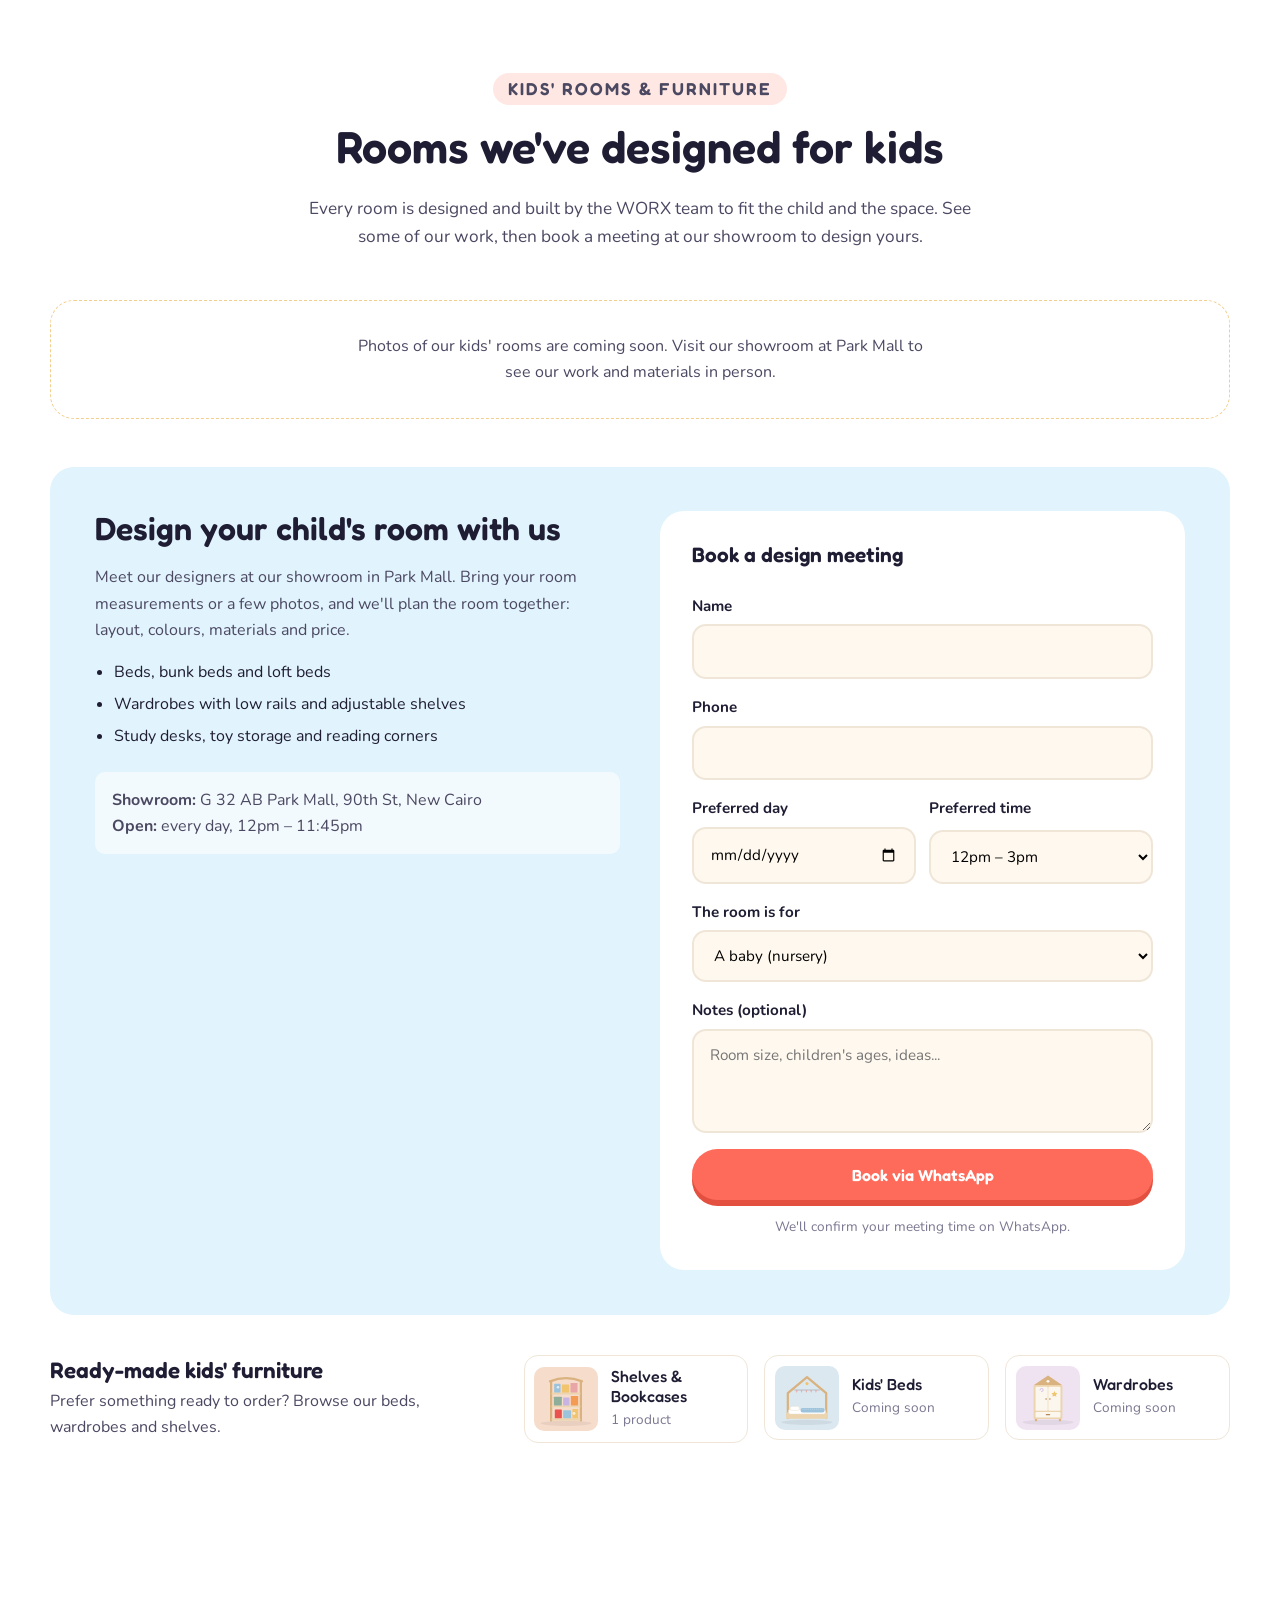
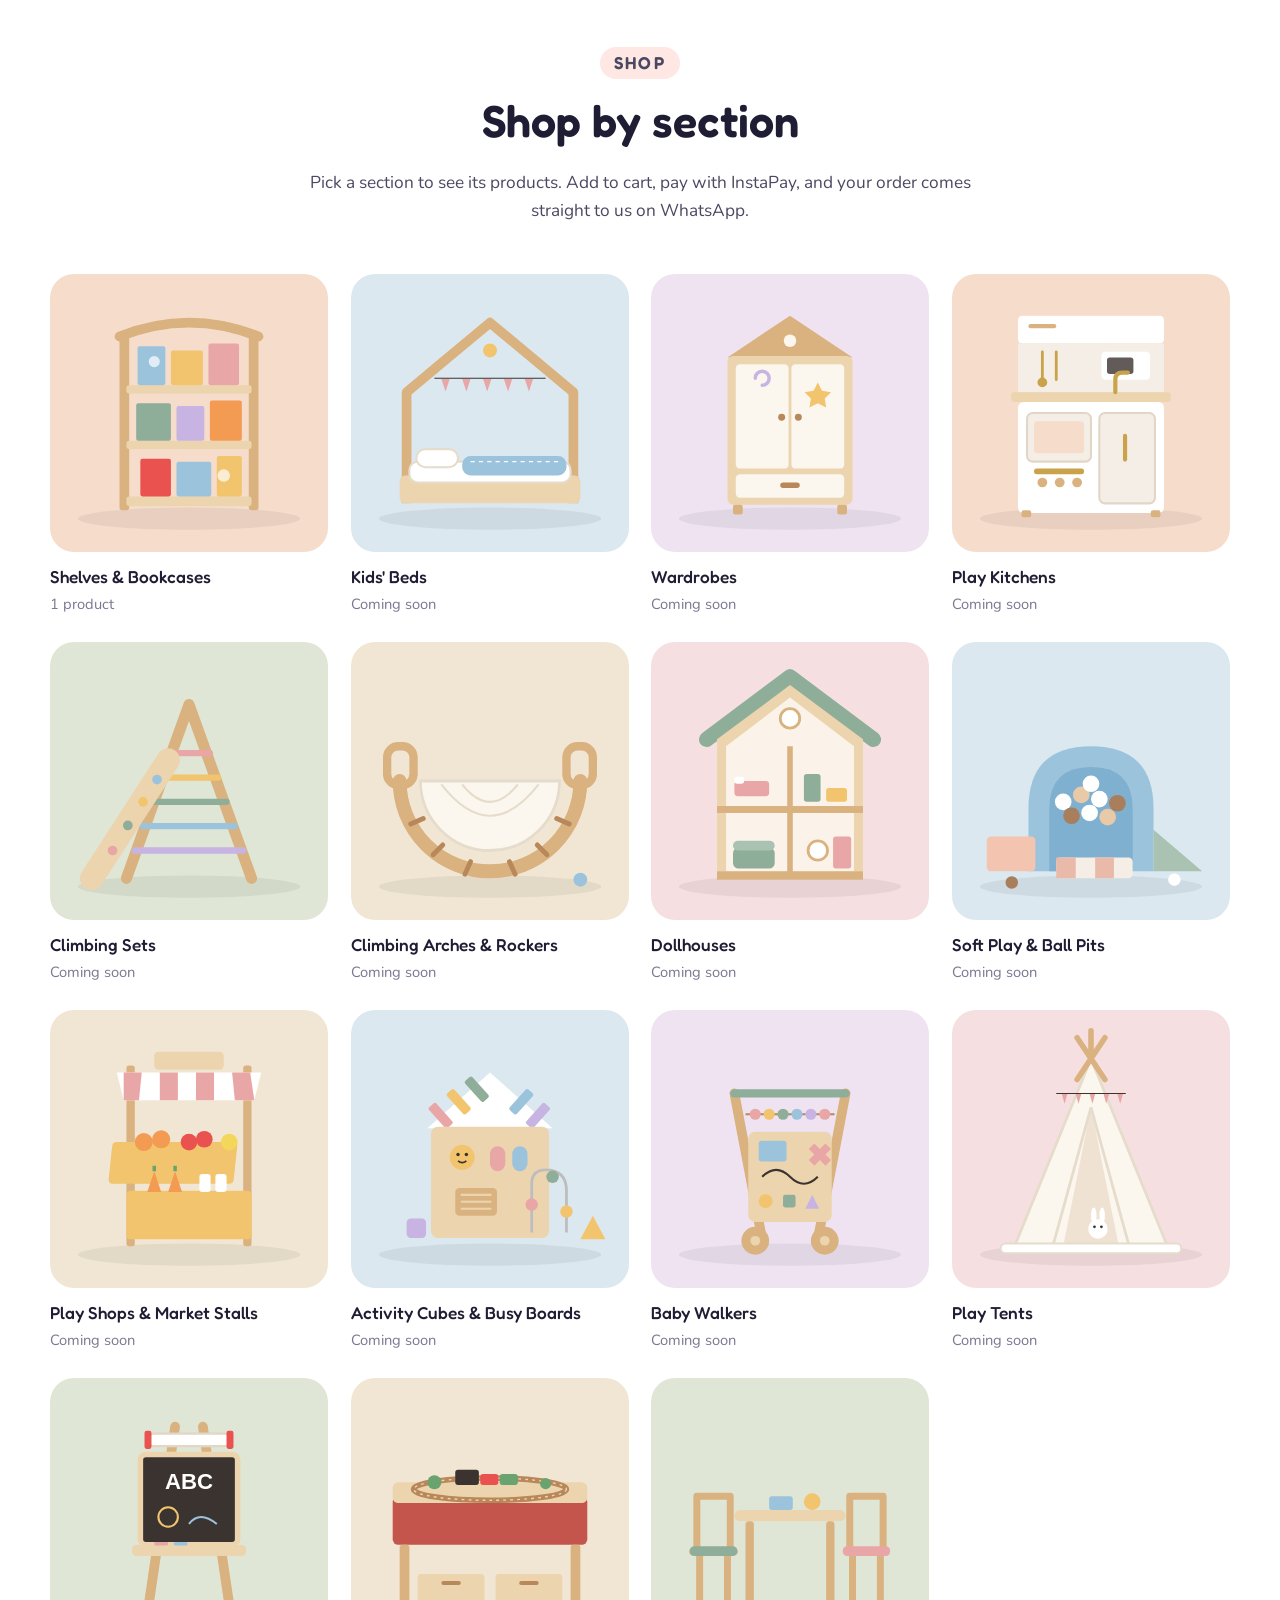
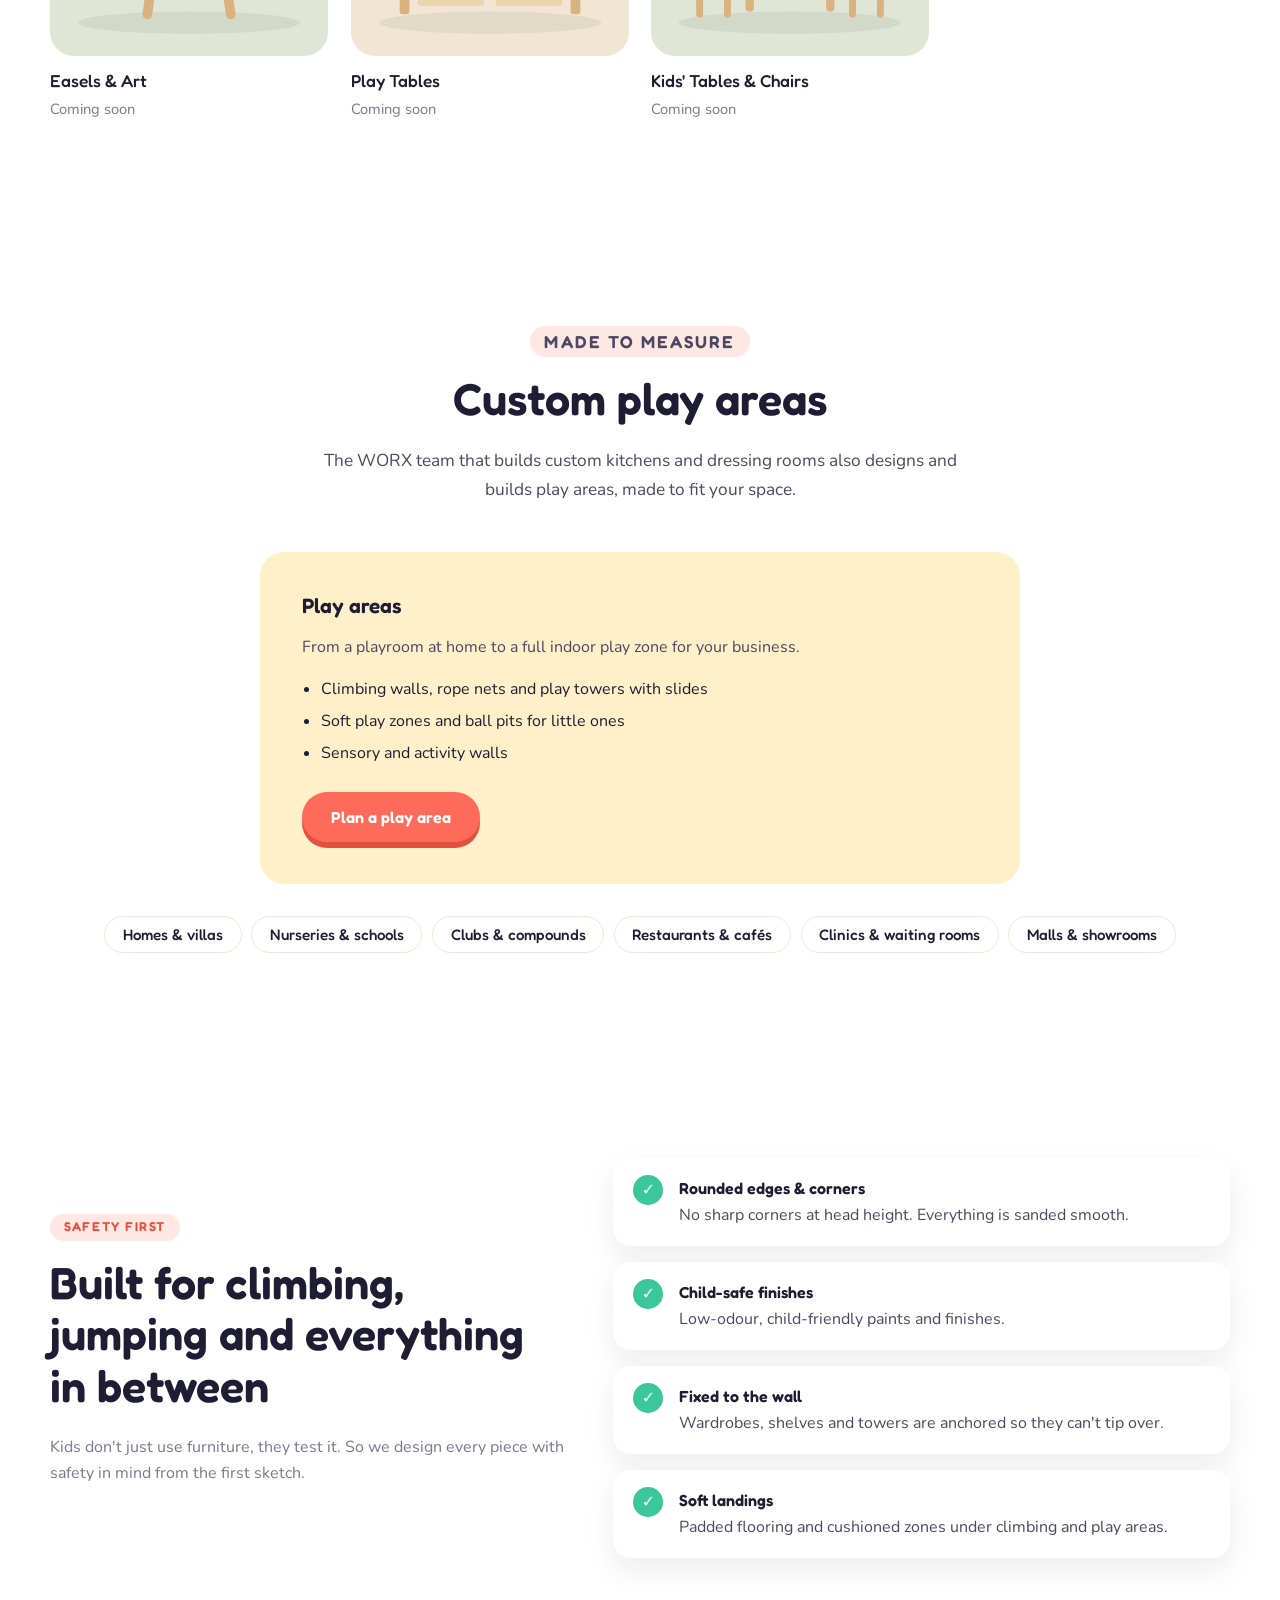
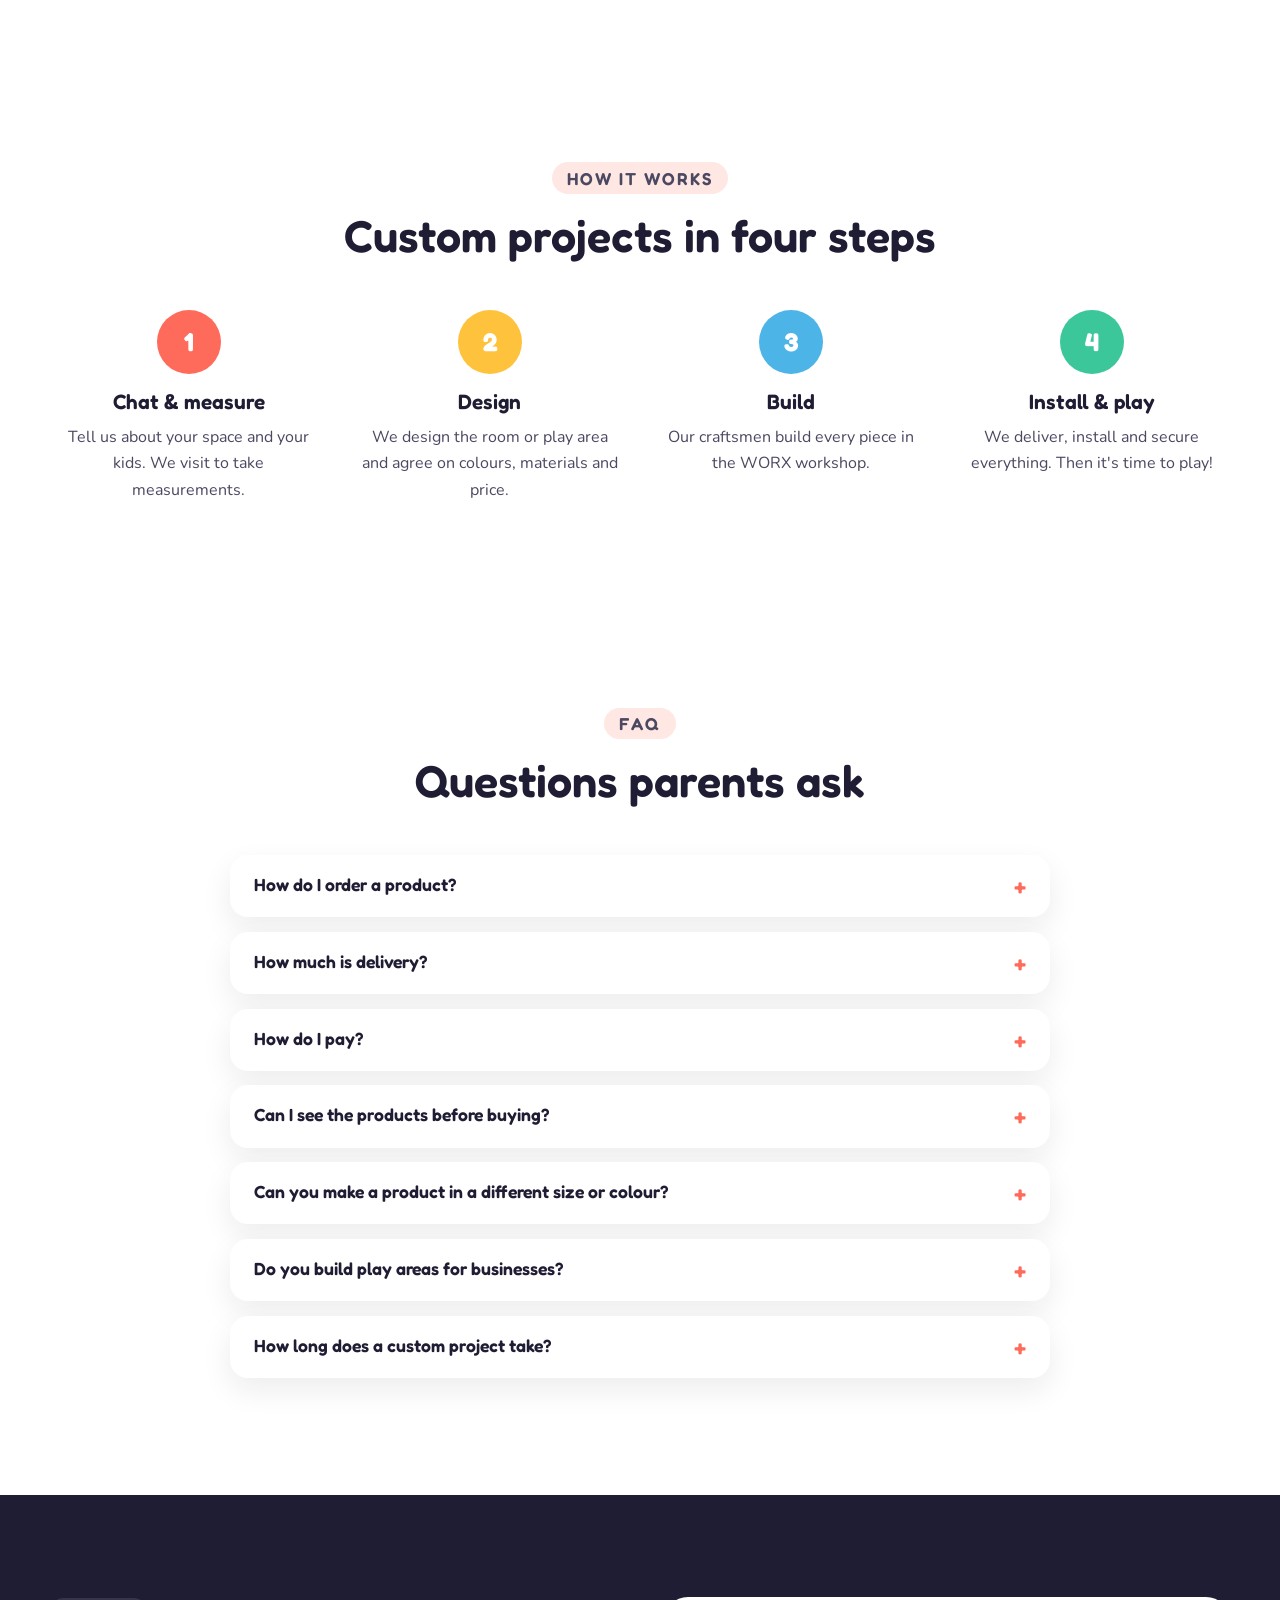
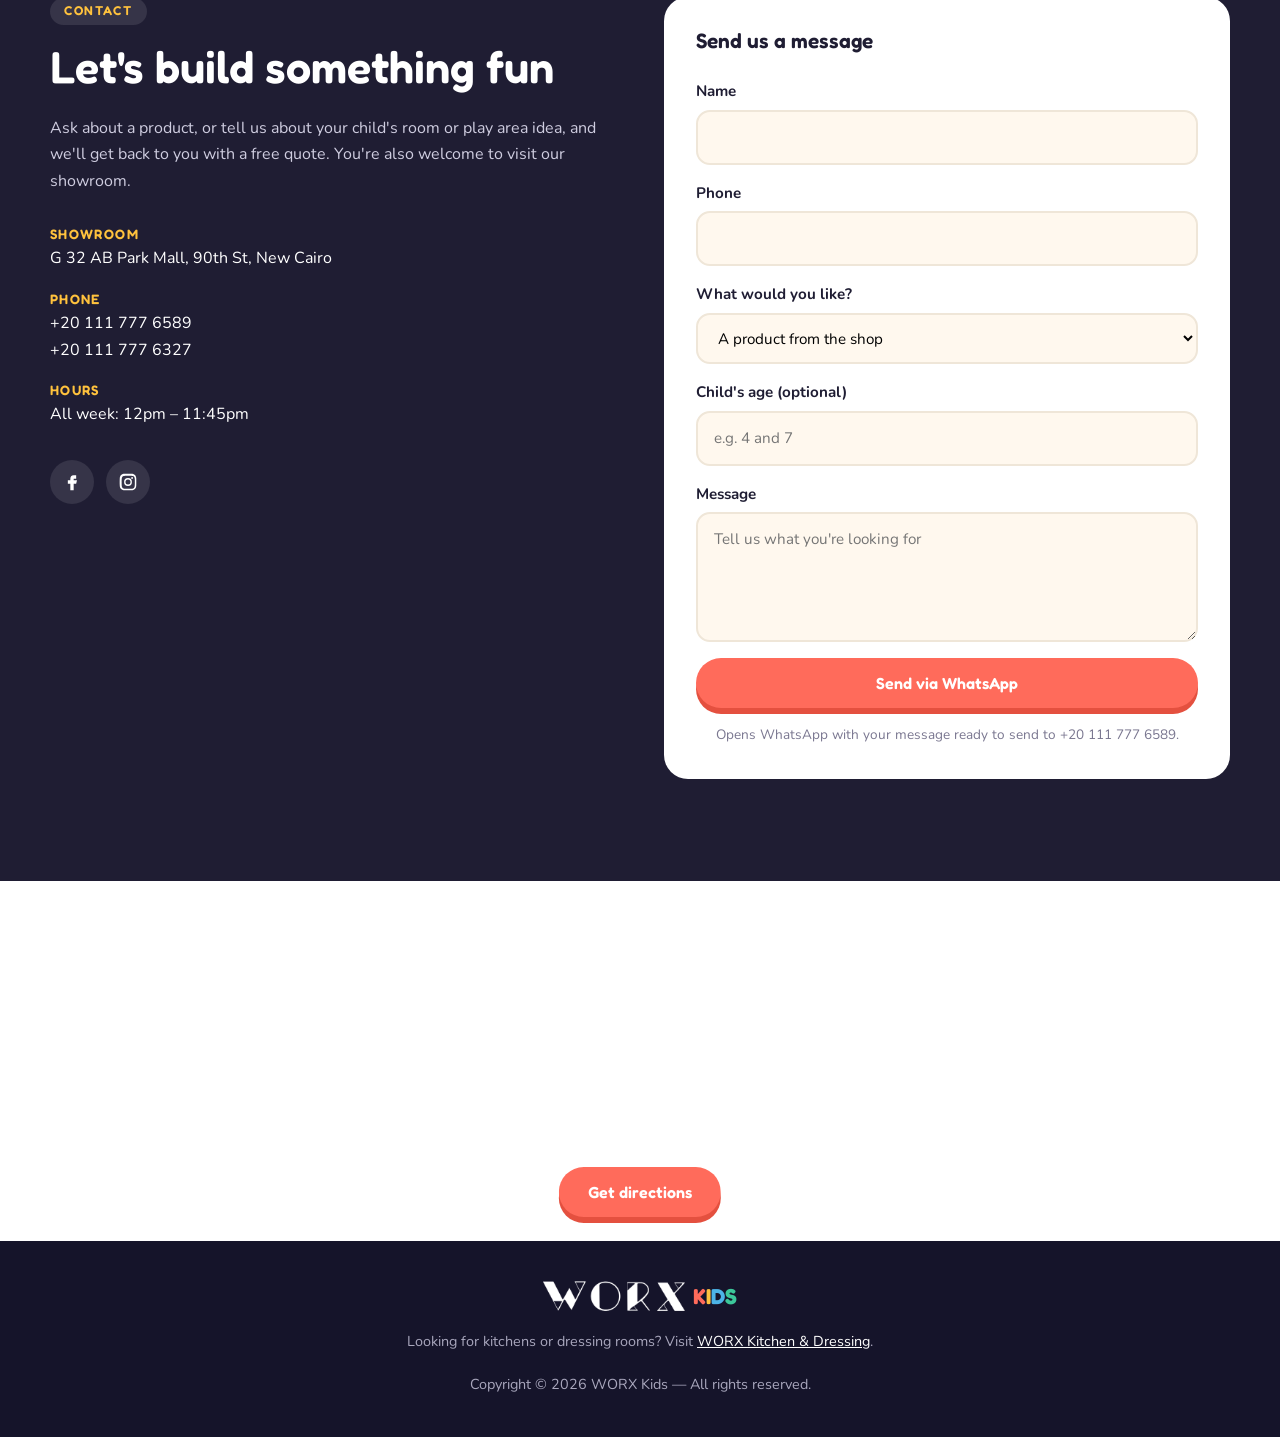
==== commit 4cdf260a: "Bring back the first design: logo, hero and playful style Restores the WORX wordmark with colourful " ====
--- a/index.html
+++ b/index.html
@@ -8,39 +8,37 @@
   <meta property="og:title" content="WORX Kids | Wooden Toys, Kids' Furniture & Play Areas">
   <meta property="og:description" content="Climbing sets, play kitchens, dollhouses, kids' furniture and custom play areas by WORX.">
   <meta property="og:type" content="website">
-  <meta name="theme-color" content="#f8f6f1">
-  <link rel="icon" href="assets/img/favicon.png">
-  <link rel="apple-touch-icon" href="assets/img/favicon.png">
+  <meta name="theme-color" content="#ff6b5b">
+  <link rel="icon" href="assets/img/favicon.svg" type="image/svg+xml">
   <link rel="alternate" hreflang="en" href="index.html">
   <link rel="alternate" hreflang="ar" href="ar.html">
   <link rel="preconnect" href="https://fonts.googleapis.com">
   <link rel="preconnect" href="https://fonts.gstatic.com" crossorigin>
-  <link href="https://fonts.googleapis.com/css2?family=Poppins:wght@400;500;600;700&family=Nunito:wght@400;600;700;800&family=Cairo:wght@400;600;700&display=swap" rel="stylesheet">
+  <link href="https://fonts.googleapis.com/css2?family=Fredoka:wght@500;600;700&family=Nunito:wght@400;600;700;800&family=Baloo+Bhaijaan+2:wght@500;600;700&family=Cairo:wght@400;600;700&display=swap" rel="stylesheet">
   <link rel="stylesheet" href="styles.css">
 </head>
 <body>
   <div class="topbar">
-    <a href="tel:+201117776589"><span class="topbar__label">Free delivery in Cairo · Free quote on custom kids' rooms &amp; play areas</span><span class="topbar__short">Free delivery in Cairo</span> · <span dir="ltr">+20 111 777 6589</span></a>
+    <a href="tel:+201117776589"><span class="topbar__label">Free delivery in Cairo · Call for a free quote</span><span class="topbar__short">Free quote</span> &nbsp;·&nbsp; <strong dir="ltr">+20 111 777 6589</strong></a>
   </div>
 
   <header class="header">
     <div class="container header__inner">
-      <div class="header__brand">
-        <a href="#top" class="logo" aria-label="WORX Kids — home">
-          <img src="assets/img/logo.png" alt="WORX Kids" width="600" height="190">
-        </a>
-        <p class="tagline">Play furniture &amp; play areas by the <strong>WORX</strong> workshop</p>
-      </div>
+      <a href="#top" class="logo" aria-label="WORX Kids — home">
+        <img src="assets/img/worx.png" alt="WORX" width="388" height="82">
+        <span class="logo__kids" aria-hidden="true"><span>K</span><span>I</span><span>D</span><span>S</span></span>
+      </a>
       <div class="header__tools">
         <a href="ar.html" class="lang-switch" lang="ar" hreflang="ar">عربي</a>
-        <a href="#contact" class="btn btn--orange header__cta">Free Quote</a>
+        <a href="#contact" class="btn btn--coral header__cta">Free Quote</a>
         <button class="cart-btn" id="cartOpen" aria-label="Open cart">
           <svg viewBox="0 0 24 24" aria-hidden="true"><path d="M6 7V6a6 6 0 0 1 12 0v1h2.5a1 1 0 0 1 1 1.1l-1.3 12A2 2 0 0 1 18.2 22H5.8a2 2 0 0 1-2-1.9L2.5 8.1A1 1 0 0 1 3.5 7zm2 0h8V6a4 4 0 0 0-8 0zm-3.4 2 1.2 11h12.4l1.2-11z"/></svg>
           <span class="cart-btn__count" id="cartCount" hidden>0</span>
         </button>
+        <button class="nav-toggle" id="navToggle" aria-label="Open menu" aria-expanded="false" aria-controls="catsNav"><span></span><span></span><span></span></button>
       </div>
     </div>
-    <nav class="cats" aria-label="Shop sections">
+    <nav class="cats" id="catsNav" aria-label="Shop sections">
       <ul id="catsMenu">
         <li><a href="#rooms">Kids' Rooms</a></li>
         <li><a href="#shop" data-nav="home">All sections</a></li>
@@ -53,26 +51,78 @@
   <main id="top">
     <!-- HERO -->
     <section class="hero">
+      <div class="hero__blob hero__blob--1"></div>
+      <div class="hero__blob hero__blob--2"></div>
       <div class="container hero__inner">
         <div>
-          <p class="eyebrow">WORX Kids · New Cairo</p>
-          <h1>Made for play, <em>built to last.</em></h1>
-          <p class="lead">Wooden climbing sets, play kitchens, dollhouses and kids' furniture, plus custom kids' rooms and play areas designed around your space.</p>
+          <p class="eyebrow">Kids' furniture · Play areas · New Cairo</p>
+          <h1>Rooms they'll love. <em>Play they'll remember.</em></h1>
+          <p class="lead">Custom kids' rooms and play spaces, designed and built by WORX. Every piece is made to fit your space, sized for little ones and built to last through the big ones.</p>
           <div class="hero__actions">
-            <a href="#shop" class="btn btn--orange">Shop products</a>
-            <a href="#rooms" class="btn btn--outline">Design a kids' room</a>
-          </div>
-          <ul class="hero__points">
-            <li>Free delivery in Cairo</li>
-            <li>Pay with InstaPay</li>
-            <li>Showroom in Park Mall</li>
-            <li>Free quote on custom work</li>
-          </ul>
-        </div>
-        <div class="hero__collage">
-          <img src="assets/img/products/climbing-triangle.svg" alt="Wooden climbing triangle with ramp" width="400" height="400">
-          <img src="assets/img/products/play-kitchen.svg" alt="Wooden play kitchen" width="400" height="400">
-          <img src="assets/img/products/dollhouse.svg" alt="Wooden dollhouse" width="400" height="400">
+            <a href="#contact" class="btn btn--coral">Get a free quote</a>
+            <a href="#worlds" class="btn btn--outline">See what we make</a>
+          </div>
+        </div>
+        <svg class="hero__art" viewBox="0 0 520 440" role="img" aria-label="Illustration of a kids' loft bed with a slide, storage cubes and toy balls">
+          <circle cx="260" cy="230" r="205" fill="#fff"/>
+          <path d="M215 58 L455 72" stroke="#1f1d33" stroke-width="2"/>
+          <path d="M225 59 l20 1 -8 26z" fill="#ff6b5b"/><path d="M265 61 l20 1 -8 26z" fill="#ffc23d"/><path d="M305 63 l20 1 -8 26z" fill="#4cb4e7"/><path d="M345 65 l20 1 -8 26z" fill="#3cc79a"/><path d="M385 68 l20 1 -8 26z" fill="#a48cf0"/><path d="M425 70 l20 1 -8 26z" fill="#ff6b5b"/>
+          <rect x="80" y="80" width="110" height="88" rx="14" fill="#e1f3fc" stroke="#1f1d33" stroke-width="4"/>
+          <circle cx="160" cy="108" r="14" fill="#ffc23d"/>
+          <path d="M135 80v88M80 124h110" stroke="#1f1d33" stroke-width="4"/>
+          <path d="M440 120l5 11 12 1-9 8 3 12-11-6-11 6 3-12-9-8 12-1z" fill="#ffc23d"/>
+          <path d="M400 160l3 6 7 1-5 5 1 7-6-3-6 3 1-7-5-5 7-1z" fill="#ff6b5b"/>
+          <rect x="40" y="358" width="440" height="26" rx="13" fill="#f1dcc4"/>
+          <!-- loft bed -->
+          <rect x="144" y="148" width="14" height="212" rx="5" fill="#b8875a"/>
+          <rect x="334" y="148" width="14" height="212" rx="5" fill="#b8875a"/>
+          <rect x="144" y="148" width="204" height="10" rx="5" fill="#b8875a"/>
+          <rect x="156" y="180" width="180" height="22" rx="9" fill="#fff" stroke="#1f1d33" stroke-width="3"/>
+          <rect x="160" y="168" width="46" height="20" rx="10" fill="#fff" stroke="#1f1d33" stroke-width="3"/>
+          <rect x="208" y="172" width="128" height="26" rx="11" fill="#ff6b5b"/>
+          <rect x="138" y="200" width="216" height="18" rx="6" fill="#b8875a"/>
+          <!-- ladder -->
+          <rect x="100" y="200" width="8" height="160" rx="4" fill="#8f6640"/>
+          <rect x="132" y="200" width="8" height="160" rx="4" fill="#8f6640"/>
+          <path d="M104 236h32M104 270h32M104 304h32M104 338h32" stroke="#8f6640" stroke-width="7" stroke-linecap="round"/>
+          <!-- slide -->
+          <path d="M348 204 C 405 204, 405 340, 478 348 L 478 362 C 392 362, 388 226, 348 226 Z" fill="#4cb4e7"/>
+          <path d="M348 198 C 412 198, 410 330, 478 340" stroke="#1f7fae" stroke-width="6" fill="none" stroke-linecap="round"/>
+          <!-- storage cubes -->
+          <rect x="166" y="290" width="50" height="68" rx="10" fill="#ffc23d"/>
+          <rect x="221" y="290" width="50" height="68" rx="10" fill="#3cc79a"/>
+          <rect x="276" y="290" width="50" height="68" rx="10" fill="#a48cf0"/>
+          <circle cx="191" cy="324" r="5" fill="#fff"/><circle cx="246" cy="324" r="5" fill="#fff"/><circle cx="301" cy="324" r="5" fill="#fff"/>
+          <rect x="174" y="248" width="20" height="40" rx="4" fill="#ff6b5b"/><rect x="196" y="256" width="16" height="32" rx="4" fill="#4cb4e7"/><circle cx="296" cy="272" r="16" fill="#ffc23d"/><circle cx="291" cy="268" r="2.5" fill="#1f1d33"/><circle cx="301" cy="268" r="2.5" fill="#1f1d33"/><path d="M290 277q6 5 12 0" stroke="#1f1d33" stroke-width="2.5" fill="none" stroke-linecap="round"/>
+          <!-- balls -->
+          <circle cx="70" cy="344" r="15" fill="#ff6b5b"/>
+          <circle cx="392" cy="346" r="12" fill="#3cc79a"/>
+          <circle cx="418" cy="350" r="9" fill="#ffc23d"/>
+        </svg>
+      </div>
+    </section>
+
+    <!-- TWO WORLDS -->
+    <section class="section" id="worlds">
+      <div class="container">
+        <div class="section__head">
+          <p class="eyebrow eyebrow--sky">What we do</p>
+          <h2>Two worlds, one workshop</h2>
+          <p>The same WORX team that builds custom kitchens and dressing rooms now makes spaces just for kids, with the same care and craftsmanship.</p>
+        </div>
+        <div class="worlds">
+          <a href="#rooms" class="world world--furniture">
+            <svg class="world__icon" viewBox="0 0 72 72" aria-hidden="true"><rect x="6" y="30" width="60" height="22" rx="8" fill="#4cb4e7"/><rect x="10" y="22" width="18" height="12" rx="6" fill="#fff"/><rect x="6" y="14" width="8" height="48" rx="4" fill="#b8875a"/><rect x="58" y="26" width="8" height="36" rx="4" fill="#b8875a"/></svg>
+            <h3>Kids' furniture</h3>
+            <p>Beds, bunk beds, wardrobes, desks and clever storage, made to measure for your child's room.</p>
+            <span class="world__more">Explore furniture →</span>
+          </a>
+          <a href="#custom" class="world world--play">
+            <svg class="world__icon" viewBox="0 0 72 72" aria-hidden="true"><rect x="8" y="14" width="22" height="48" rx="5" fill="#ff6b5b"/><path d="M30 18c18 0 18 36 36 40v6c-24-2-22-38-36-38z" fill="#ffc23d"/><circle cx="19" cy="28" r="5" fill="#fff"/></svg>
+            <h3>Play areas</h3>
+            <p>Playrooms, soft play, climbing walls and slides for homes, nurseries, clubs and businesses.</p>
+            <span class="world__more">Explore play areas →</span>
+          </a>
         </div>
       </div>
     </section>
@@ -125,7 +175,7 @@
               </select>
             </label>
             <label>Notes (optional)<textarea name="notes" rows="3" placeholder="Room size, children's ages, ideas..."></textarea></label>
-            <button type="submit" class="btn btn--orange btn--block">Book via WhatsApp</button>
+            <button type="submit" class="btn btn--coral btn--block">Book via WhatsApp</button>
             <p class="form__note">We'll confirm your meeting time on WhatsApp.</p>
           </form>
         </div>
@@ -164,7 +214,7 @@
           <div class="products" id="products"></div>
           <div class="sec-empty" id="secEmpty" hidden>
             <p>New products are coming to this section soon. Tell us what you're looking for and we'll help you find it.</p>
-            <a class="btn btn--orange" id="secAsk" target="_blank" rel="noopener">Ask on WhatsApp</a>
+            <a class="btn btn--coral" id="secAsk" target="_blank" rel="noopener">Ask on WhatsApp</a>
           </div>
         </div>
       </div>
@@ -187,7 +237,7 @@
               <li>Soft play zones and ball pits for little ones</li>
               <li>Sensory and activity walls</li>
             </ul>
-            <a href="#contact" class="btn btn--orange">Plan a play area</a>
+            <a href="#contact" class="btn btn--coral">Plan a play area</a>
           </div>
         </div>
         <ul class="places" aria-label="Where we build play areas">
@@ -286,7 +336,7 @@
           </label>
           <label>Child's age (optional)<input name="age" placeholder="e.g. 4 and 7"></label>
           <label>Message<textarea name="message" rows="4" placeholder="Tell us what you're looking for"></textarea></label>
-          <button type="submit" class="btn btn--orange btn--block">Send via WhatsApp</button>
+          <button type="submit" class="btn btn--coral btn--block">Send via WhatsApp</button>
           <p class="form__note">Opens WhatsApp with your message ready to send to +20 111 777 6589.</p>
         </form>
       </div>
@@ -295,14 +345,15 @@
     <div class="map">
       <iframe title="WORX showroom location — Park Mall, New Cairo" loading="lazy" referrerpolicy="no-referrer-when-downgrade"
         src="https://www.google.com/maps?q=Park+Mall,+90th+Street,+New+Cairo&output=embed"></iframe>
-      <a class="btn btn--orange map__btn" target="_blank" rel="noopener" href="https://www.google.com/maps/dir/?api=1&destination=Park+Mall,+90th+Street,+New+Cairo">Get directions</a>
+      <a class="btn btn--coral map__btn" target="_blank" rel="noopener" href="https://www.google.com/maps/dir/?api=1&destination=Park+Mall,+90th+Street,+New+Cairo">Get directions</a>
     </div>
   </main>
 
   <footer class="footer">
     <div class="container footer__inner">
       <a href="#top" class="logo" aria-label="WORX Kids — back to top">
-        <img src="assets/img/logo-white.png" alt="WORX Kids" width="600" height="190">
+        <img src="assets/img/worx-white.png" alt="WORX" width="388" height="82">
+        <span class="logo__kids" aria-hidden="true"><span>K</span><span>I</span><span>D</span><span>S</span></span>
       </a>
       <p>Looking for kitchens or dressing rooms? Visit <a href="https://worxegypt.com/">WORX Kitchen &amp; Dressing</a>.</p>
       <p>Copyright © <span id="year">2026</span> WORX Kids — All rights reserved.</p>
@@ -353,7 +404,7 @@
             <p data-pay="now"><strong>2.</strong> Tap "Send order" and attach your payment screenshot in WhatsApp.</p>
             <p data-pay="later"><strong>3.</strong> Send us the payment screenshot on WhatsApp.</p>
           </div>
-          <button type="submit" class="btn btn--orange btn--block">Send order on WhatsApp</button>
+          <button type="submit" class="btn btn--coral btn--block">Send order on WhatsApp</button>
         </form>
 
         <div class="done" id="orderDone" hidden>
@@ -371,7 +422,7 @@
           <div><dt>Delivery</dt><dd id="delivery"></dd></div>
           <div class="totals__total"><dt>Total</dt><dd class="js-total"></dd></div>
         </dl>
-        <button class="btn btn--orange btn--block" id="toCheckout">Checkout</button>
+        <button class="btn btn--coral btn--block" id="toCheckout">Checkout</button>
       </div>
     </aside>
   </div>
--- a/styles.css
+++ b/styles.css
@@ -1,100 +1,148 @@
 :root {
-  --ink: #2b2523;
-  --ink-soft: #5c524d;
-  --muted: #8b817a;
+  --ink: #1f1d33;
+  --ink-soft: #4b4862;
+  --muted: #7a7790;
   --paper: #fff;
-  --cream: #f8f6f1;
-  --sand: #d8c08f;
-  --orange: #f26b2e;
-  --orange-dark: #d9561d;
-  --sky: #dbe8f0;
-  --peach: #f6dccb;
-  --line: #ebe5da;
-  --radius: 18px;
-  --head: "Poppins", system-ui, sans-serif;
+  --cream: #fff8ee;
+  --coral: #ff6b5b;
+  --coral-dark: #e4503f;
+  --sun: #ffc23d;
+  --sky: #4cb4e7;
+  --mint: #3cc79a;
+  --lilac: #a48cf0;
+  --wood: #b8875a;
+  --line: #efe6d8;
+  --radius: 24px;
+  --shadow: 0 12px 30px rgba(31, 29, 51, .08);
+  --round: "Fredoka", "Nunito", system-ui, sans-serif;
+  --orange: var(--coral);
+  --orange-dark: var(--coral-dark);
+  --sand: #f2cf8f;
+  --head: var(--round);
   --sans: "Nunito", system-ui, -apple-system, "Segoe UI", sans-serif;
 }
 
 *, *::before, *::after { box-sizing: border-box; }
 [hidden] { display: none !important; }
 html { scroll-behavior: smooth; scroll-padding-top: 140px; }
-body { margin: 0; font-family: var(--sans); color: var(--ink); background: var(--cream); line-height: 1.65; -webkit-font-smoothing: antialiased; }
-img { max-width: 100%; display: block; }
+body { margin: 0; font-family: var(--sans); color: var(--ink); background: var(--paper); line-height: 1.65; -webkit-font-smoothing: antialiased; }
+img, svg { max-width: 100%; display: block; }
 a { color: inherit; }
-h1, h2, h3 { font-family: var(--head); font-weight: 500; line-height: 1.2; margin: 0 0 .5em; }
-h1 { font-size: clamp(2.3rem, 5.5vw, 3.8rem); letter-spacing: -.01em; }
-h2 { font-size: clamp(1.8rem, 4vw, 2.6rem); }
-h3 { font-size: 1.15rem; }
+h1, h2, h3 { font-family: var(--round); font-weight: 600; line-height: 1.15; margin: 0 0 .5em; }
+h1 { font-size: clamp(2.4rem, 6vw, 4.2rem); }
+h2 { font-size: clamp(1.9rem, 4vw, 2.8rem); }
+h3 { font-size: 1.3rem; }
 [lang="ar"] body { font-family: "Cairo", var(--sans); }
-[lang="ar"] h1, [lang="ar"] h2, [lang="ar"] h3, [lang="ar"] .btn, [lang="ar"] .cats a, [lang="ar"] .eyebrow, [lang="ar"] .price, [lang="ar"] .product__cat, [lang="ar"] .topbar { font-family: "Cairo", var(--head); letter-spacing: 0; }
-[lang="ar"] h1, [lang="ar"] h2 { font-weight: 700; }
-
-.container { width: min(1240px, 100% - 32px); margin-inline: auto; }
+[lang="ar"] h1, [lang="ar"] h2, [lang="ar"] h3, [lang="ar"] .btn, [lang="ar"] .eyebrow { font-family: "Baloo Bhaijaan 2", "Cairo", sans-serif; letter-spacing: 0; }
+
+.container { width: min(1180px, 100% - 32px); margin-inline: auto; }
 .container--narrow { width: min(820px, 100% - 32px); }
 .muted { color: var(--muted); }
 
-.eyebrow { font: 600 .78rem/1 var(--head); letter-spacing: .16em; text-transform: uppercase; color: var(--orange); margin: 0 0 1rem; }
+.eyebrow { display: inline-block; font: 600 .8rem/1 var(--round); letter-spacing: .12em; text-transform: uppercase; color: var(--coral-dark); background: #ffe7e3; padding: .45rem .9rem; border-radius: 999px; margin: 0 0 1rem; }
+.eyebrow--sky { color: #1f7fae; background: #e1f3fc; }
+.eyebrow--mint { color: #1f8a68; background: #ddf6ec; }
 
 /* Buttons */
-.btn { display: inline-flex; align-items: center; justify-content: center; gap: .5rem; padding: .95rem 1.6rem; border-radius: 6px; font: 500 .95rem/1 var(--head); text-decoration: none; border: 1.5px solid transparent; cursor: pointer; transition: background .2s, color .2s, border-color .2s; }
-.btn--orange { background: var(--orange); color: #fff; }
-.btn--orange:hover { background: var(--orange-dark); }
-.btn--outline { border-color: var(--ink); color: var(--ink); background: transparent; }
+.btn { display: inline-flex; align-items: center; justify-content: center; gap: .5rem; padding: .95rem 1.7rem; border-radius: 999px; font: 600 1rem/1 var(--round); text-decoration: none; border: 2px solid transparent; cursor: pointer; transition: transform .2s, background .2s, color .2s, box-shadow .2s; }
+.btn:hover { transform: translateY(-3px) rotate(-1deg); }
+.btn--coral { background: var(--coral); color: #fff; box-shadow: 0 6px 0 var(--coral-dark); }
+.btn--coral:hover { box-shadow: 0 9px 0 var(--coral-dark); }
+.btn--outline { border-color: var(--ink); color: var(--ink); background: #fff; }
 .btn--outline:hover { background: var(--ink); color: #fff; }
-.btn--soft { background: #efebe4; color: var(--ink); padding: .85rem 1.2rem; }
+.btn--soft { background: #f3eee6; color: var(--ink); }
 .btn--soft:hover { background: var(--ink); color: #fff; }
 .btn--block { width: 100%; }
 
 /* Top bar & header */
-.topbar { background: var(--sand); color: #fff; text-align: center; font: 500 .95rem var(--head); padding: .6rem 1rem; }
+.topbar { background: var(--ink); color: #fff; text-align: center; font-size: .85rem; padding: .55rem 1rem; }
 .topbar a { text-decoration: none; }
+.topbar strong { color: var(--sun); }
 .topbar__short { display: none; }
-@media (max-width: 520px) { .topbar__label { display: none; } .topbar__short { display: inline; } }
-
-.header { position: sticky; top: 0; z-index: 50; background: var(--cream); transition: box-shadow .2s; }
+@media (max-width: 480px) { .topbar__label { display: none; } .topbar__short { display: inline; } }
+
+.header { position: sticky; top: 0; z-index: 50; background: rgba(255,255,255,.92); backdrop-filter: blur(10px); transition: box-shadow .2s; }
 .header.is-scrolled { box-shadow: 0 4px 20px rgba(0,0,0,.06); }
-.header__inner { display: flex; align-items: center; justify-content: space-between; gap: 1.5rem; height: 82px; }
-.header__brand { display: flex; align-items: center; gap: 1.5rem; }
-.tagline { margin: 0; font: 400 .95rem var(--head); color: var(--ink-soft); }
-.tagline strong { font-weight: 600; color: var(--ink); }
-@media (max-width: 900px) { .tagline { display: none; } }
-
-.logo { direction: ltr; display: flex; align-items: center; gap: .5rem; text-decoration: none; }
-.logo img { height: 52px; width: auto; }
-.footer .logo img { height: 64px; }
+.header__inner { display: flex; align-items: center; justify-content: space-between; height: 76px; }
+
+.logo { direction: ltr; display: flex; align-items: center; gap: .55rem; text-decoration: none; }
+.logo img { height: 30px; width: auto; }
+.logo__kids { font: 700 1.35rem/1 var(--round); display: flex; transform: translateY(1px); }
+.logo__kids span:nth-child(1) { color: var(--coral); }
+.logo__kids span:nth-child(2) { color: var(--sun); }
+.logo__kids span:nth-child(3) { color: var(--sky); }
+.logo__kids span:nth-child(4) { color: var(--mint); }
+.logo--light .logo__kids { filter: brightness(1.1); }
 
 .header__tools { display: flex; align-items: center; gap: .6rem; }
-.lang-switch { text-decoration: none; font-weight: 700; padding: .45rem .9rem; border: 1.5px solid var(--line); border-radius: 999px; transition: border-color .2s; }
+.header__cta { padding: .7rem 1.2rem; }
+@media (max-width: 440px) {
+  .header__inner { gap: .5rem; }
+  .logo { gap: .35rem; }
+  .logo img { height: 22px; }
+  .logo__kids { font-size: 1.05rem; }
+  .header__tools { gap: .2rem; }
+  .lang-switch { padding: .35rem .7rem; }
+  .cart-btn { width: 40px; }
+}
+@media (max-width: 560px) { .header__cta { display: none; } }
+.lang-switch { text-decoration: none; font-weight: 700; padding: .45rem .9rem; border: 2px solid var(--line); border-radius: 999px; transition: border-color .2s; }
 .lang-switch:hover { border-color: var(--ink); }
-.header__cta { padding: .7rem 1.1rem; }
-@media (max-width: 520px) { .header__cta { display: none; } }
-
-/* Category nav (scrolls sideways on small screens) */
-.cats { background: #fff; border-block: 1px solid var(--line); }
-.cats ul { list-style: none; margin: 0 auto; padding: 0 16px; display: flex; justify-content: safe center; gap: 1.7rem; overflow-x: auto; scrollbar-width: none; }
+
+.nav-toggle { display: none; background: none; border: 0; padding: .5rem; cursor: pointer; }
+.nav-toggle span { display: block; width: 24px; height: 3px; border-radius: 3px; margin: 5px 0; background: var(--ink); transition: transform .2s, opacity .2s; }
+.nav-toggle[aria-expanded="true"] span:nth-child(1) { transform: translateY(8px) rotate(45deg); }
+.nav-toggle[aria-expanded="true"] span:nth-child(2) { opacity: 0; }
+.nav-toggle[aria-expanded="true"] span:nth-child(3) { transform: translateY(-8px) rotate(-45deg); }
+
+
+/* Menu strip under the header; on small screens it opens from the menu button */
+.cats { background: #fff; border-top: 1px solid var(--line); }
+.cats ul { list-style: none; margin: 0 auto; padding: 0 16px; display: flex; justify-content: safe center; gap: 1.6rem; overflow-x: auto; scrollbar-width: none; }
 .cats ul::-webkit-scrollbar { display: none; }
-.cats a { display: block; padding: .95rem 0; white-space: nowrap; text-decoration: none; font: 500 .82rem var(--head); letter-spacing: .05em; text-transform: uppercase; border-bottom: 2px solid transparent; transition: color .2s, border-color .2s; }
-.cats a:hover, .cats a.is-active { color: var(--orange); border-color: var(--orange); }
-@media (max-width: 1100px) { .cats ul { justify-content: flex-start; gap: 1.4rem; } }
+.cats a { display: block; padding: .8rem 0; white-space: nowrap; text-decoration: none; font: 500 .98rem var(--round); position: relative; }
+.cats a::after { content: ""; position: absolute; inset-inline: 0; bottom: 6px; height: 3px; border-radius: 3px; background: var(--sun); transform: scaleX(0); transition: transform .2s; }
+.cats a:hover::after, .cats a.is-active::after { transform: scaleX(1); }
+@media (max-width: 1100px) { .cats ul { justify-content: flex-start; } }
+@media (max-width: 960px) {
+  .nav-toggle { display: block; }
+  .cats { display: none; position: absolute; top: 100%; inset-inline: 0; box-shadow: 0 12px 20px rgba(0,0,0,.08); max-height: calc(100vh - 120px); overflow-y: auto; }
+  .cats.is-open { display: block; }
+  .cats ul { flex-direction: column; gap: 0; padding: .4rem 16px 1rem; }
+  .cats a { padding: .8rem 0; border-bottom: 1px solid var(--line); }
+  .cats a::after { display: none; }
+}
 
 /* Hero */
-.hero { padding: clamp(2rem, 5vw, 4rem) 0; }
-.hero__inner { display: grid; grid-template-columns: 1fr 1.15fr; gap: 3rem; align-items: center; }
-.hero h1 em { font-style: normal; color: var(--orange); }
-.hero p.lead { font-size: 1.15rem; color: var(--ink-soft); max-width: 32em; }
-.hero__actions { display: flex; flex-wrap: wrap; gap: .8rem; margin-top: 2rem; }
-.hero__points { display: flex; flex-wrap: wrap; gap: .5rem 1.5rem; padding: 0; margin: 2rem 0 0; list-style: none; color: var(--ink-soft); font-weight: 700; }
-.hero__points li::before { content: "✓ "; color: var(--orange); }
-.hero__collage { display: grid; grid-template-columns: 1.4fr 1fr; grid-template-rows: 1fr 1fr; gap: 14px; aspect-ratio: 1.25; }
-.hero__collage img { width: 100%; height: 100%; object-fit: cover; border-radius: var(--radius); }
-.hero__collage img:first-child { grid-row: span 2; }
-@media (max-width: 860px) { .hero__inner { grid-template-columns: 1fr; } }
+.hero { position: relative; overflow: hidden; background: var(--cream); padding: clamp(3rem, 7vw, 6rem) 0 clamp(4rem, 8vw, 7rem); }
+.hero__inner { display: grid; grid-template-columns: 1.05fr 1fr; gap: 3rem; align-items: center; }
+.hero h1 em { font-style: normal; color: var(--coral); }
+.hero p.lead { font-size: 1.15rem; color: var(--ink-soft); max-width: 34em; }
+.hero__actions { display: flex; flex-wrap: wrap; gap: 1rem; margin-top: 2rem; }
+.hero__art { width: 100%; height: auto; }
+.hero__blob { position: absolute; border-radius: 50%; opacity: .5; z-index: 0; }
+.hero__blob--1 { width: 260px; height: 260px; background: var(--sun); top: -120px; inset-inline-end: 8%; }
+.hero__blob--2 { width: 160px; height: 160px; background: var(--sky); bottom: -80px; inset-inline-start: 4%; }
+.hero .container { position: relative; z-index: 1; }
+.wave { display: block; width: 100%; height: 60px; margin-top: -59px; position: relative; z-index: 2; }
+@media (max-width: 860px) { .hero__inner { grid-template-columns: 1fr; } .hero__art { max-width: 460px; margin-inline: auto; } }
 
 /* Sections */
-.section { padding: clamp(3.5rem, 7vw, 5.5rem) 0; }
-.section--white { background: #fff; }
-.section__head { text-align: center; max-width: 680px; margin: 0 auto 2.5rem; }
-.section__head p { color: var(--ink-soft); font-size: 1.05rem; }
+.section { padding: clamp(4rem, 8vw, 6.5rem) 0; }
+.section--cream { background: var(--cream); }
+.section__head { text-align: center; max-width: 680px; margin: 0 auto 3rem; }
+.section__head p { color: var(--ink-soft); font-size: 1.08rem; }
+
+/* Two worlds */
+.worlds { display: grid; grid-template-columns: repeat(2, 1fr); gap: 1.5rem; }
+.world { border-radius: var(--radius); padding: 2.4rem; color: var(--ink); text-decoration: none; position: relative; overflow: hidden; transition: transform .25s; }
+.world:hover { transform: translateY(-6px); }
+.world--furniture { background: #e1f3fc; }
+.world--play { background: #fff0c9; }
+.world__icon { width: 72px; height: 72px; margin-bottom: 1.2rem; }
+.world p { color: var(--ink-soft); }
+.world__more { font: 600 1rem var(--round); color: var(--coral-dark); }
+@media (max-width: 760px) { .worlds { grid-template-columns: 1fr; } }
 
 /* Kids' rooms */
 .rooms { list-style: none; margin: 0 0 3rem; padding: 0; display: grid; grid-template-columns: repeat(3, 1fr); gap: 1.2rem; }
@@ -106,7 +154,7 @@
 .rooms-empty p { margin: 0 auto; max-width: 36em; color: var(--ink-soft); }
 @media (max-width: 860px) { .rooms { grid-template-columns: repeat(2, 1fr); } }
 
-.plan { display: grid; grid-template-columns: 1fr 1fr; gap: 2.5rem; align-items: start; background: var(--sky); border-radius: var(--radius); padding: clamp(1.5rem, 4vw, 2.8rem); }
+.plan { display: grid; grid-template-columns: 1fr 1fr; gap: 2.5rem; align-items: start; background: #e1f3fc; border-radius: var(--radius); padding: clamp(1.5rem, 4vw, 2.8rem); }
 .plan__info h3 { font-size: clamp(1.5rem, 3vw, 2rem); }
 .plan__info > p { color: var(--ink-soft); }
 .plan__info ul { padding-inline-start: 1.2rem; margin: 0 0 1.4rem; }
@@ -124,7 +172,7 @@
 .ready__item:hover { border-color: var(--orange); }
 .ready__item img { width: 64px; height: 64px; border-radius: 10px; }
 .ready__item strong { display: block; font: 500 1rem var(--head); }
-[lang="ar"] .ready__item strong { font-family: "Cairo", var(--head); font-weight: 600; }
+[lang="ar"] .ready__item strong { font-family: "Baloo Bhaijaan 2", "Cairo", sans-serif; font-weight: 600; }
 .ready__item small { color: var(--muted); font-size: .85rem; }
 @media (max-width: 960px) { .ready { grid-template-columns: 1fr; } }
 @media (max-width: 600px) { .ready__list { grid-template-columns: 1fr; } }
@@ -137,7 +185,7 @@
 .sec-tile__name { font: 500 1.08rem/1.3 var(--head); }
 .sec-tile:hover .sec-tile__name { color: var(--orange); }
 .sec-tile__count { color: var(--muted); font-size: .92rem; }
-[lang="ar"] .sec-tile__name { font-family: "Cairo", var(--head); font-weight: 600; }
+[lang="ar"] .sec-tile__name { font-family: "Baloo Bhaijaan 2", "Cairo", sans-serif; font-weight: 600; }
 @media (max-width: 960px) { .sections { grid-template-columns: repeat(3, 1fr); } }
 @media (max-width: 600px) { .sections { grid-template-columns: repeat(2, 1fr); gap: 1.2rem .9rem; } }
 
@@ -174,8 +222,8 @@
 /* Custom work */
 .custom { display: grid; max-width: 760px; margin-inline: auto; }
 .custom__card { border-radius: var(--radius); padding: clamp(1.6rem, 4vw, 2.6rem); }
-.custom__card--rooms { background: var(--sky); }
-.custom__card--play { background: var(--peach); }
+.custom__card--rooms { background: #e1f3fc; }
+.custom__card--play { background: #fff0c9; }
 .custom__card > p { color: var(--ink-soft); }
 .custom__card ul { padding-inline-start: 1.2rem; margin: 0 0 1.6rem; }
 .custom__card li { margin-bottom: .35rem; }
@@ -185,46 +233,49 @@
 
 /* Safety */
 .safety { display: grid; grid-template-columns: 1fr 1.2fr; gap: 3rem; align-items: center; }
-.checks { list-style: none; padding: 0; margin: 0; display: grid; gap: .9rem; }
-.checks li { display: flex; gap: 1rem; align-items: flex-start; background: var(--cream); border-radius: 14px; padding: 1.1rem 1.3rem; }
-.checks li::before { content: "✓"; flex: none; width: 28px; height: 28px; border-radius: 50%; background: var(--orange); color: #fff; display: grid; place-items: center; font-weight: 800; }
-.checks strong { display: block; font-family: var(--head); font-weight: 500; }
+.checks { list-style: none; padding: 0; margin: 0; display: grid; gap: 1rem; }
+.checks li { display: flex; gap: 1rem; align-items: flex-start; background: #fff; border-radius: 18px; padding: 1.1rem 1.3rem; box-shadow: var(--shadow); }
+.checks li::before { content: "✓"; flex: none; width: 30px; height: 30px; border-radius: 50%; background: var(--mint); color: #fff; display: grid; place-items: center; font-weight: 800; }
+.checks strong { display: block; font-family: var(--round); font-weight: 600; }
 .checks span { color: var(--ink-soft); }
 @media (max-width: 860px) { .safety { grid-template-columns: 1fr; } }
 
 /* Steps */
 .steps { display: grid; grid-template-columns: repeat(4, 1fr); gap: 1.5rem; counter-reset: step; list-style: none; padding: 0; margin: 0; }
 .steps li { counter-increment: step; text-align: center; padding: 0 .5rem; }
-.steps li::before { content: counter(step); display: grid; place-items: center; width: 58px; height: 58px; margin: 0 auto 1rem; border-radius: 50%; font: 600 1.4rem var(--head); color: var(--orange); background: #fff; border: 2px solid var(--orange); }
+.steps li::before { content: counter(step); display: grid; place-items: center; width: 64px; height: 64px; margin: 0 auto 1rem; border-radius: 50%; font: 700 1.6rem var(--round); color: #fff; background: var(--coral); }
+.steps li:nth-child(2)::before { background: var(--sun); }
+.steps li:nth-child(3)::before { background: var(--sky); }
+.steps li:nth-child(4)::before { background: var(--mint); }
 .steps p { color: var(--ink-soft); margin: 0; }
 @media (max-width: 860px) { .steps { grid-template-columns: repeat(2, 1fr); row-gap: 2.5rem; } }
 
 /* FAQ */
-.faq details { background: #fff; border-radius: 12px; margin-bottom: .8rem; border: 1px solid var(--line); }
-.faq summary { cursor: pointer; padding: 1.15rem 1.4rem; font: 500 1.05rem var(--head); list-style: none; display: flex; justify-content: space-between; gap: 1rem; }
-[lang="ar"] .faq summary { font-family: "Cairo", var(--head); font-weight: 600; }
+.faq details { background: #fff; border-radius: 18px; margin-bottom: .9rem; box-shadow: var(--shadow); }
+.faq summary { cursor: pointer; padding: 1.2rem 1.5rem; font: 600 1.1rem var(--round); list-style: none; display: flex; justify-content: space-between; gap: 1rem; }
 .faq summary::-webkit-details-marker { display: none; }
-.faq summary::after { content: "+"; color: var(--orange); font-size: 1.5rem; line-height: 1; transition: transform .2s; }
+.faq summary::after { content: "+"; color: var(--coral); font-size: 1.5rem; line-height: 1; transition: transform .2s; }
 .faq details[open] summary::after { transform: rotate(45deg); }
-.faq details p { margin: 0; padding: 0 1.4rem 1.2rem; color: var(--ink-soft); }
+.faq details p { margin: 0; padding: 0 1.5rem 1.3rem; color: var(--ink-soft); }
 
 /* Contact */
 .contact-section { background: var(--ink); color: #fff; }
 .contact { display: grid; grid-template-columns: 1fr 1fr; gap: 3rem; align-items: start; }
-.contact__info p { color: #d7cfc9; }
+.contact__info p { color: #cfcde0; }
+.contact .eyebrow { background: rgba(255,255,255,.1); color: var(--sun); }
 .details { margin: 2rem 0; display: grid; gap: 1.2rem; }
-.details dt { font: 500 .8rem var(--head); color: var(--sand); text-transform: uppercase; letter-spacing: .12em; }
+.details dt { font: 600 .85rem var(--round); color: var(--sun); text-transform: uppercase; letter-spacing: .1em; }
 .details dd { margin: .2rem 0 0; }
 .details a { text-decoration: none; }
 .social { display: flex; gap: .75rem; }
 .social a { width: 44px; height: 44px; border-radius: 50%; display: grid; place-items: center; background: rgba(255,255,255,.1); transition: background .2s; }
-.social a:hover { background: var(--orange); }
+.social a:hover { background: var(--coral); }
 .social svg { width: 20px; height: 20px; fill: #fff; }
 
 .form { background: #fff; color: var(--ink); border-radius: var(--radius); padding: 2rem; display: grid; gap: 1rem; }
 .form label { display: grid; gap: .35rem; font-weight: 700; font-size: .95rem; }
-.form input, .form select, .form textarea { font: inherit; font-weight: 400; padding: .8rem 1rem; border: 1.5px solid var(--line); border-radius: 8px; background: var(--cream); width: 100%; }
-.form input:focus, .form select:focus, .form textarea:focus { outline: none; border-color: var(--orange); }
+.form input, .form select, .form textarea { font: inherit; font-weight: 400; padding: .8rem 1rem; border: 2px solid var(--line); border-radius: 14px; background: var(--cream); width: 100%; }
+.form input:focus, .form select:focus, .form textarea:focus { outline: none; border-color: var(--sky); }
 .form__note { font-size: .85rem; color: var(--muted); margin: 0; text-align: center; }
 @media (max-width: 860px) { .contact { grid-template-columns: 1fr; } }
 
@@ -234,7 +285,7 @@
 [dir="rtl"] .map__btn { transform: translateX(50%); }
 
 /* Footer */
-.footer { background: #1f1a18; color: #a99f98; padding: 2.5rem 0; text-align: center; }
+.footer { background: #15142a; color: #a9a7bd; padding: 2.5rem 0; text-align: center; }
 .footer__inner { display: grid; gap: 1.2rem; justify-items: center; }
 .footer p { margin: 0; font-size: .9rem; }
 .footer a { color: #fff; }
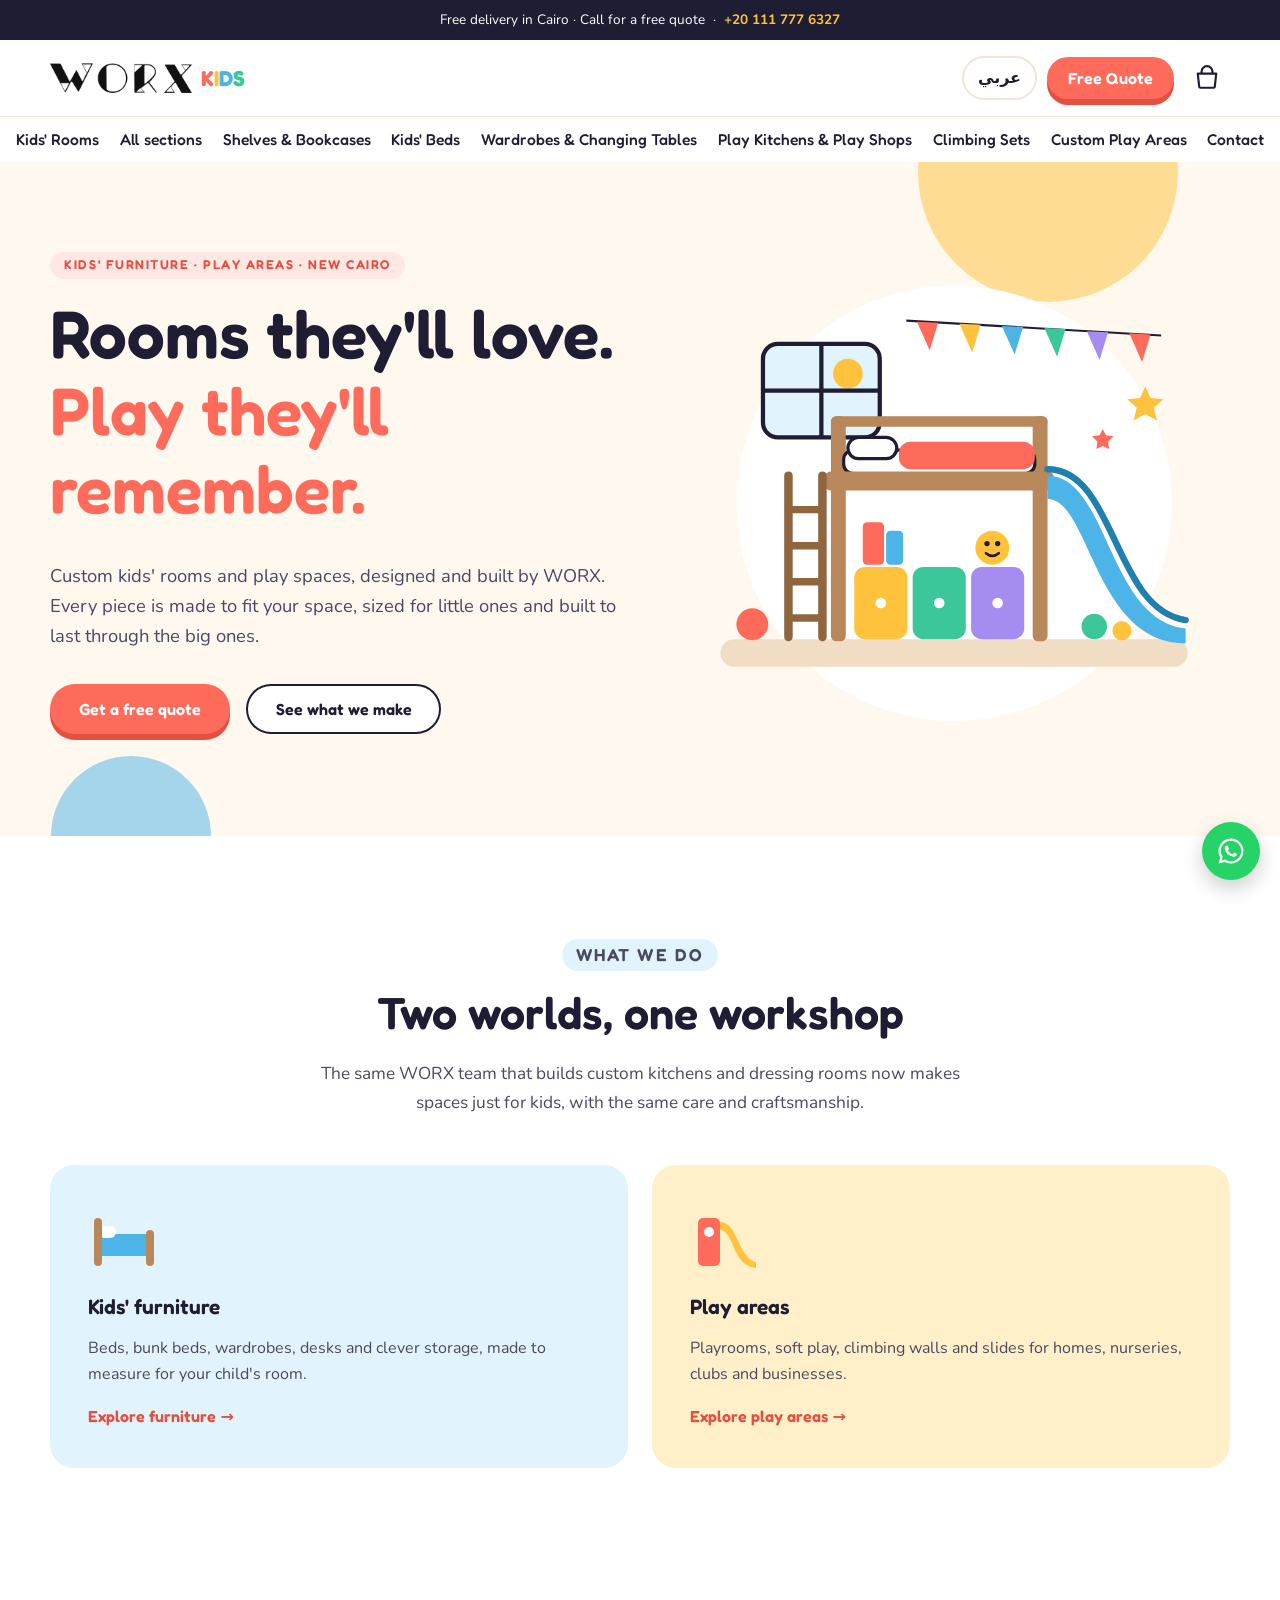
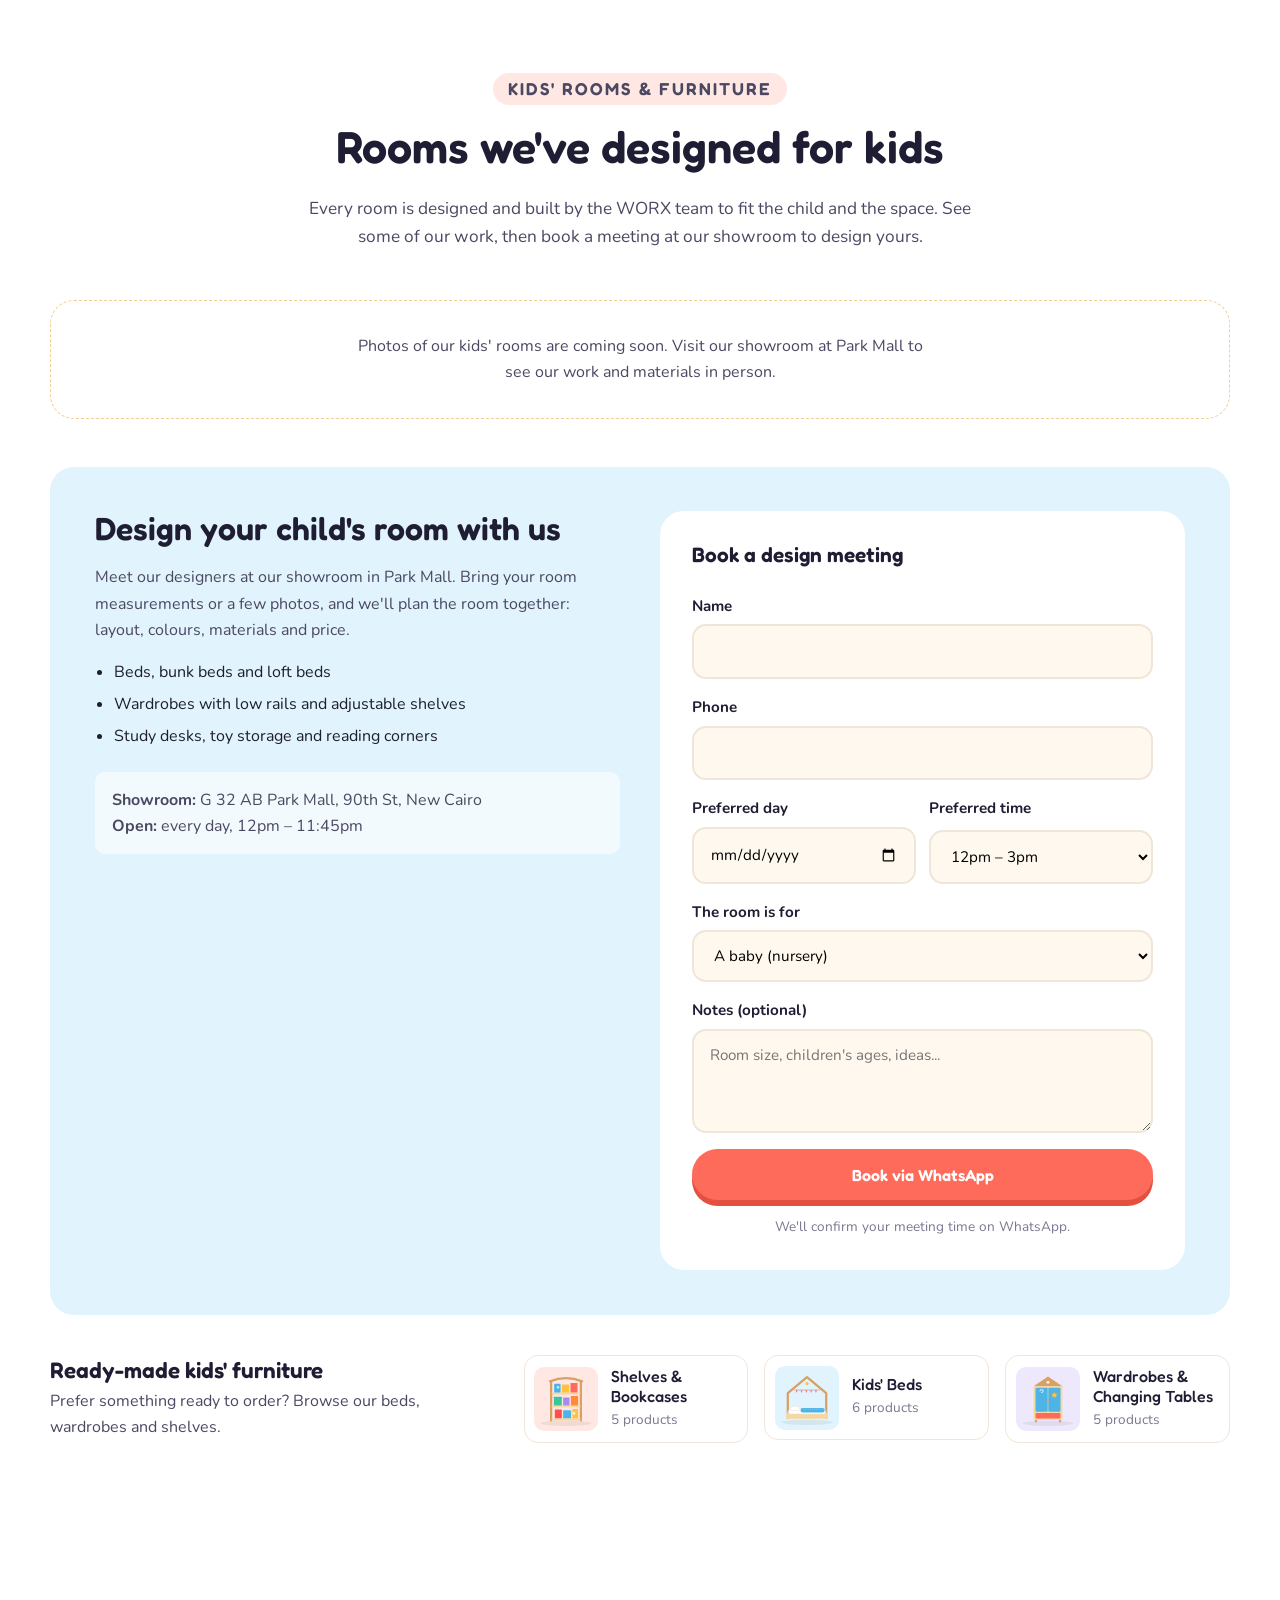
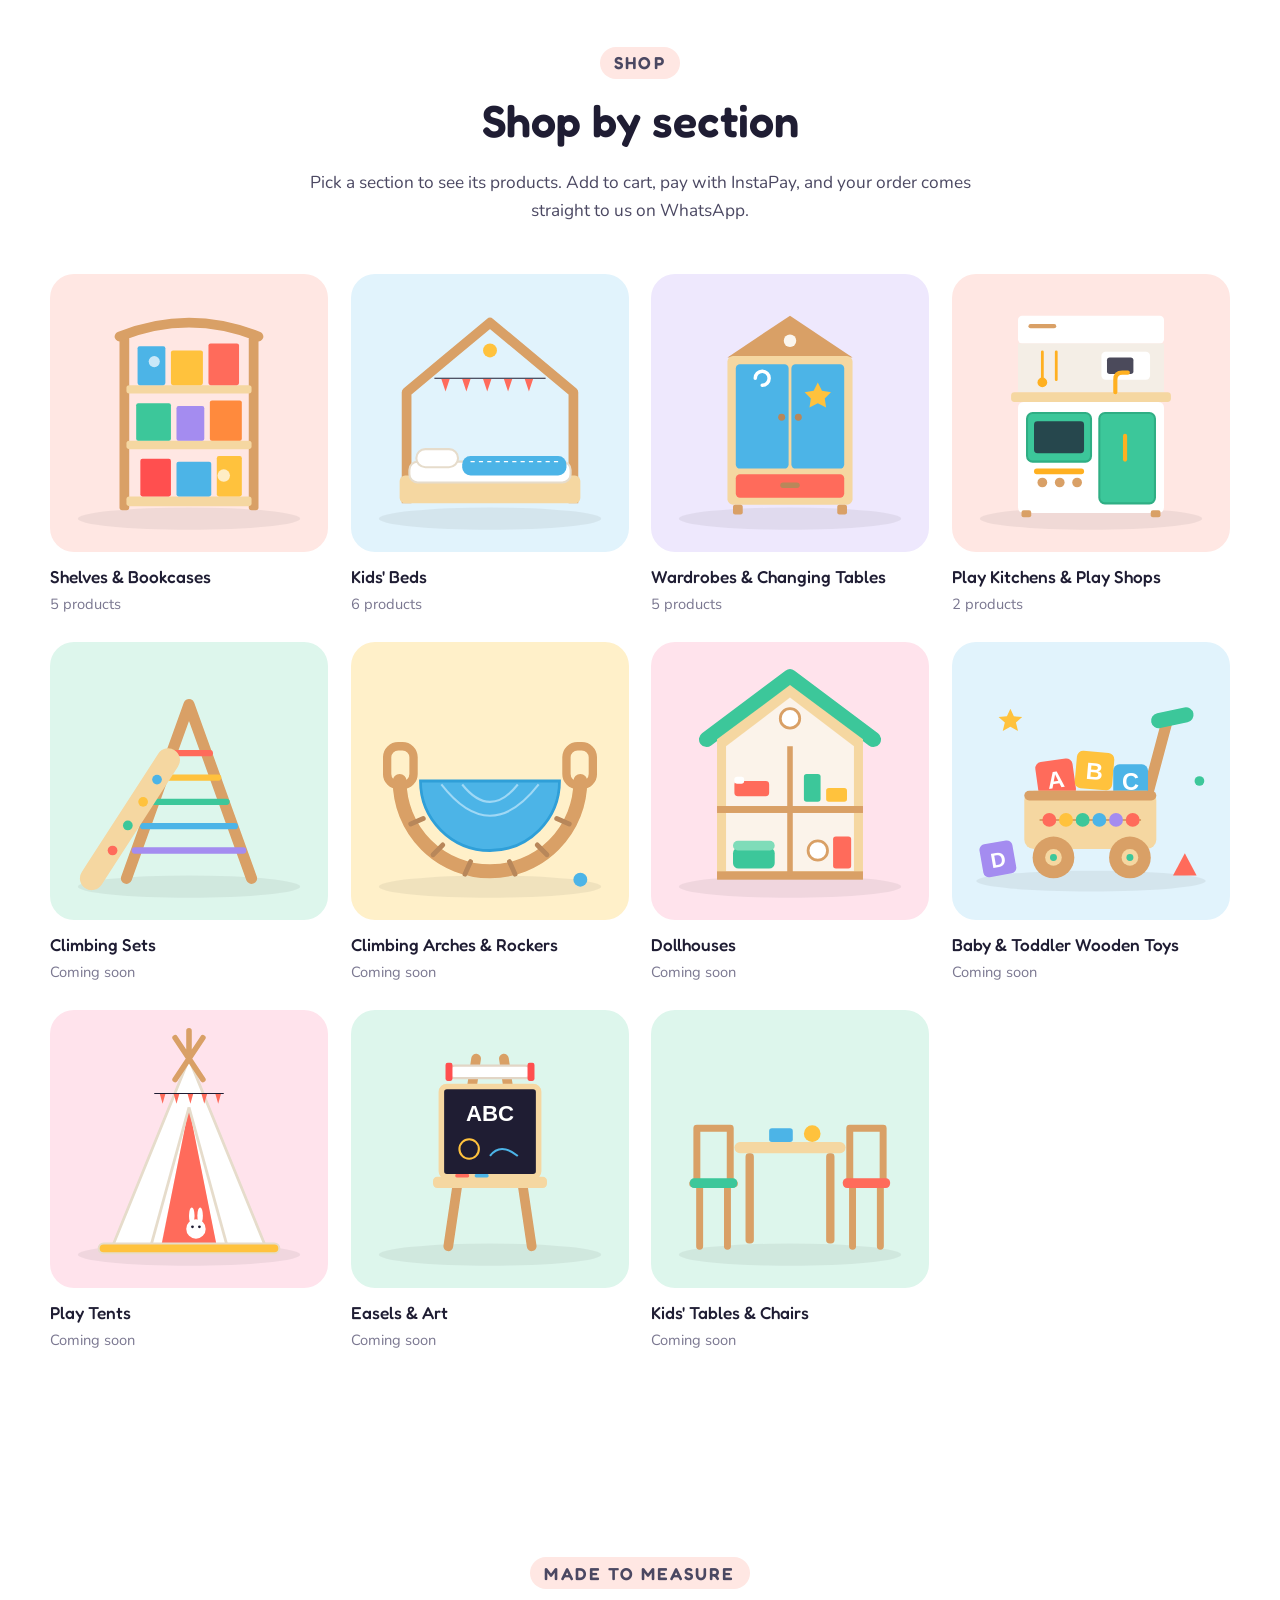
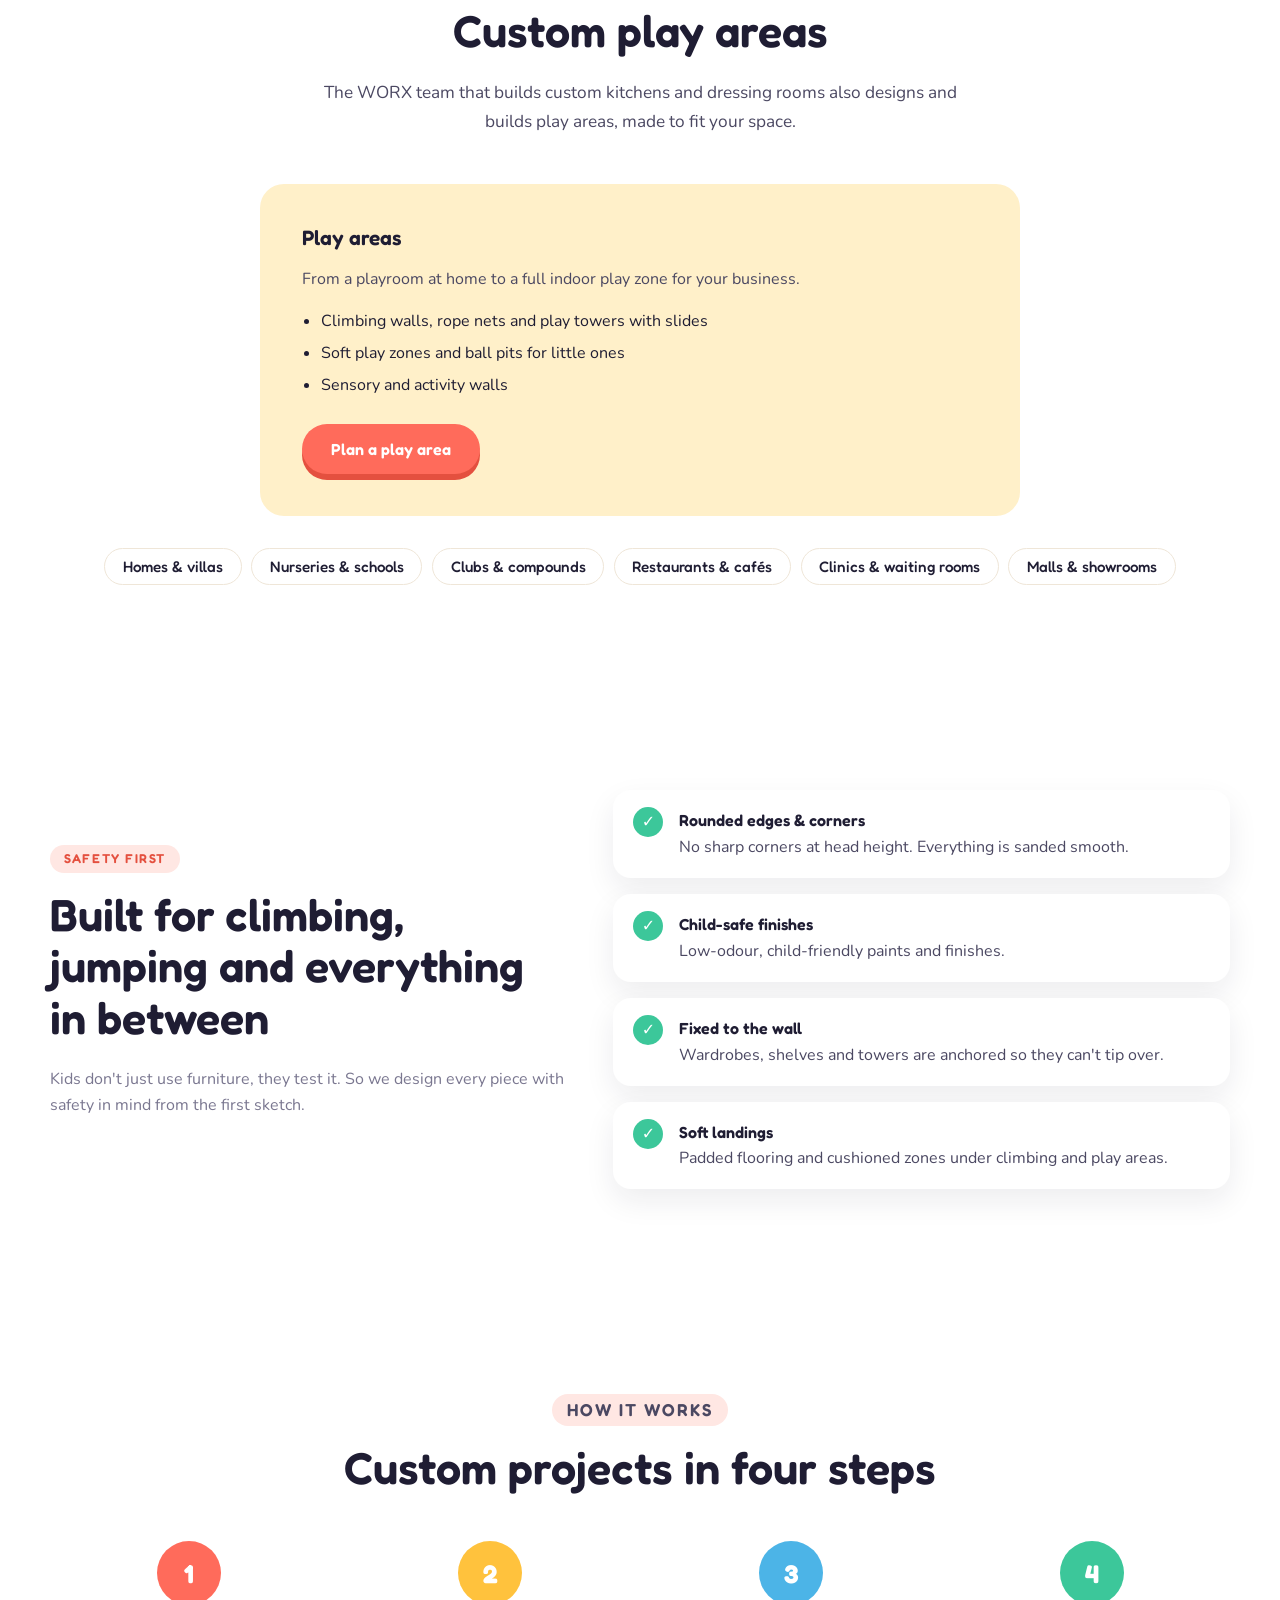
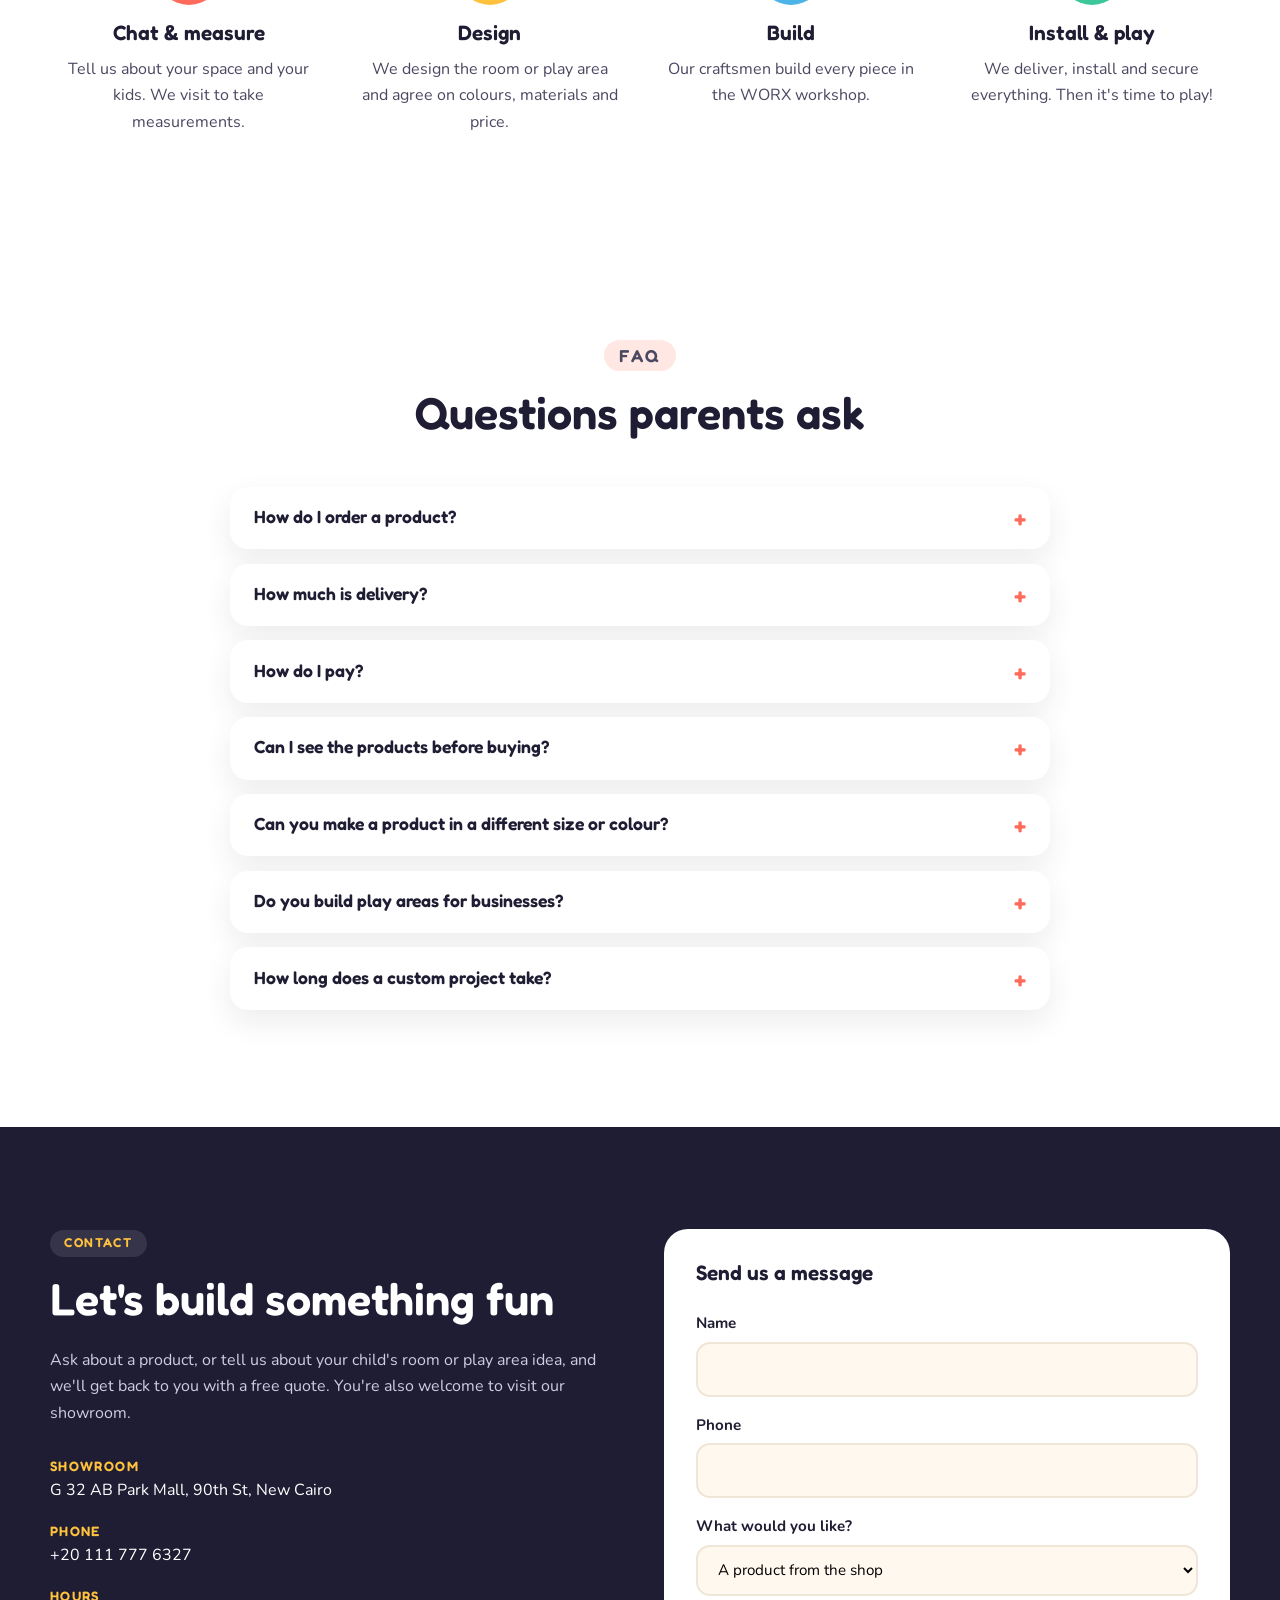
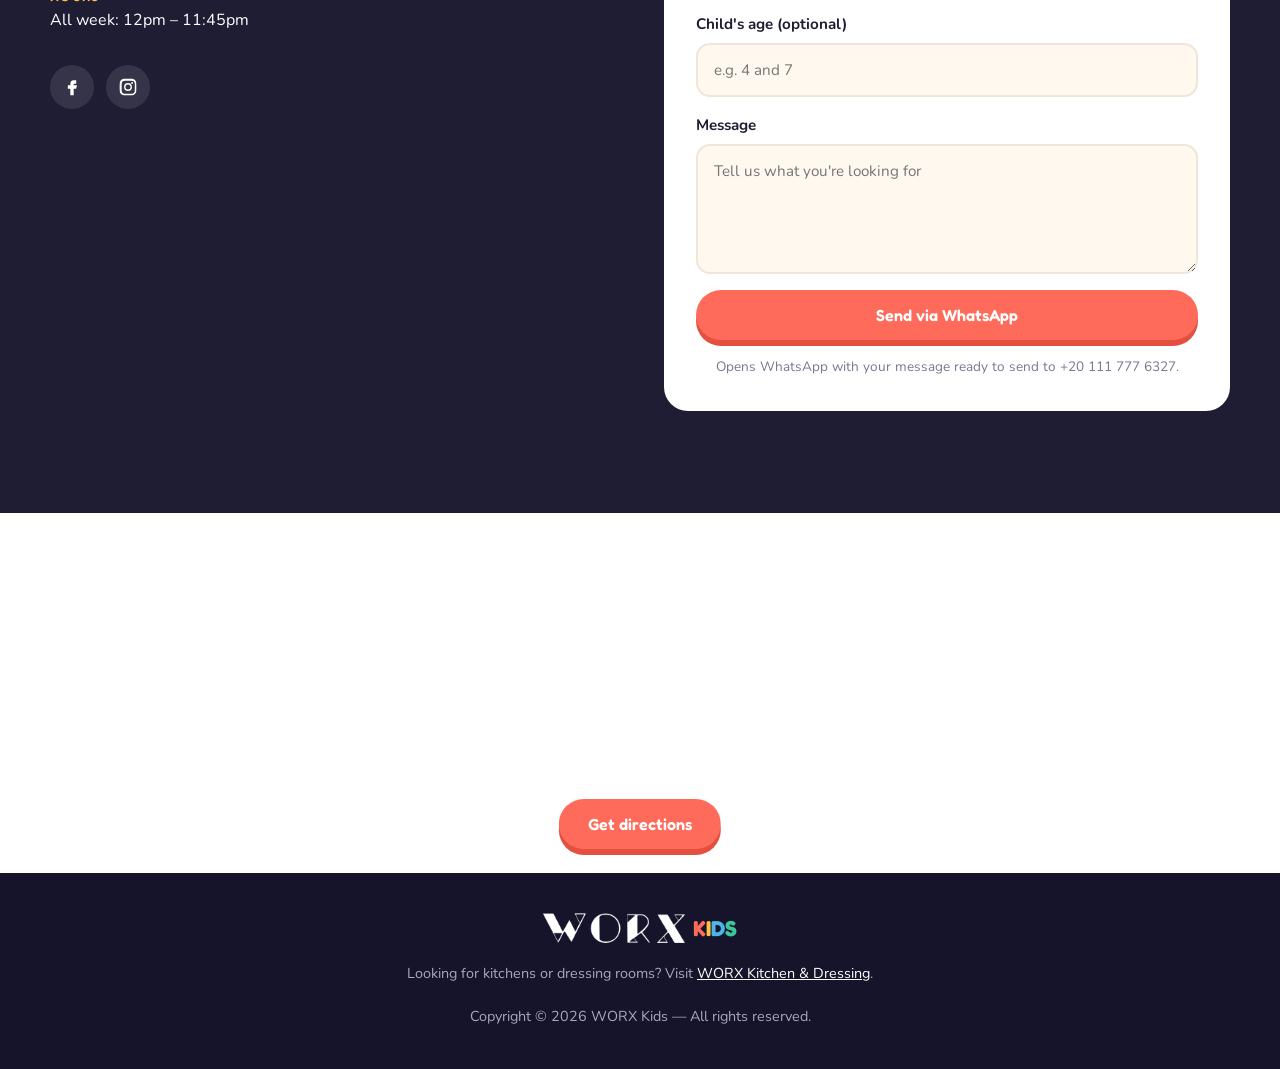
==== commit 2d0c62e2: "Use the main site's phone number (+20 111 777 6327) everywhere Top bar, contact details, WhatsApp or" ====
--- a/index.html
+++ b/index.html
@@ -19,7 +19,7 @@
 </head>
 <body>
   <div class="topbar">
-    <a href="tel:+201117776589"><span class="topbar__label">Free delivery in Cairo · Call for a free quote</span><span class="topbar__short">Free quote</span> &nbsp;·&nbsp; <strong dir="ltr">+20 111 777 6589</strong></a>
+    <a href="tel:+201117776327"><span class="topbar__label">Free delivery in Cairo · Call for a free quote</span><span class="topbar__short">Free quote</span> &nbsp;·&nbsp; <strong dir="ltr">+20 111 777 6327</strong></a>
   </div>
 
   <header class="header">
@@ -312,7 +312,7 @@
           <p>Ask about a product, or tell us about your child's room or play area idea, and we'll get back to you with a free quote. You're also welcome to visit our showroom.</p>
           <dl class="details">
             <div><dt>Showroom</dt><dd>G 32 AB Park Mall, 90th St, New Cairo</dd></div>
-            <div><dt>Phone</dt><dd><a href="tel:+201117776589" dir="ltr">+20 111 777 6589</a><br><a href="tel:+201117776327" dir="ltr">+20 111 777 6327</a></dd></div>
+            <div><dt>Phone</dt><dd><a href="tel:+201117776327" dir="ltr">+20 111 777 6327</a></dd></div>
             <div><dt>Hours</dt><dd>All week: 12pm – 11:45pm</dd></div>
           </dl>
           <div class="social">
@@ -337,7 +337,7 @@
           <label>Child's age (optional)<input name="age" placeholder="e.g. 4 and 7"></label>
           <label>Message<textarea name="message" rows="4" placeholder="Tell us what you're looking for"></textarea></label>
           <button type="submit" class="btn btn--coral btn--block">Send via WhatsApp</button>
-          <p class="form__note">Opens WhatsApp with your message ready to send to +20 111 777 6589.</p>
+          <p class="form__note">Opens WhatsApp with your message ready to send to +20 111 777 6327.</p>
         </form>
       </div>
     </section>
@@ -460,7 +460,7 @@
 
   <div class="toast" id="toast" role="status" aria-live="polite" hidden></div>
 
-  <a href="https://wa.me/201117776589" class="fab" target="_blank" rel="noopener" aria-label="Chat with WORX Kids on WhatsApp">
+  <a href="https://wa.me/201117776327" class="fab" target="_blank" rel="noopener" aria-label="Chat with WORX Kids on WhatsApp">
     <svg viewBox="0 0 24 24" aria-hidden="true"><path d="M12 2a10 10 0 0 0-8.6 15.1L2 22l5-1.3A10 10 0 1 0 12 2zm0 18.2c-1.5 0-3-.4-4.2-1.2l-.3-.2-3 .8.8-2.9-.2-.3A8.2 8.2 0 1 1 12 20.2zm4.5-6.1c-.2-.1-1.5-.7-1.7-.8-.2-.1-.4-.1-.6.1l-.8 1c-.1.2-.3.2-.5.1a6.7 6.7 0 0 1-3.3-2.9c-.3-.4.3-.4.7-1.3.1-.2 0-.3 0-.4l-.8-1.8c-.2-.5-.4-.4-.6-.4h-.5c-.2 0-.4.1-.6.3-.2.2-.8.8-.8 2s.8 2.3.9 2.5c.1.2 1.6 2.5 4 3.5 1.5.6 2 .7 2.8.6.4-.1 1.5-.6 1.7-1.2.2-.6.2-1.1.1-1.2l-.5-.4z"/></svg>
   </a>
 
--- a/styles.css
+++ b/styles.css
@@ -98,7 +98,7 @@
 
 /* Menu strip under the header; on small screens it opens from the menu button */
 .cats { background: #fff; border-top: 1px solid var(--line); }
-.cats ul { list-style: none; margin: 0 auto; padding: 0 16px; display: flex; justify-content: safe center; gap: 1.6rem; overflow-x: auto; scrollbar-width: none; }
+.cats ul { list-style: none; margin: 0 auto; padding: 0 16px; display: flex; justify-content: safe center; gap: 1.3rem; overflow-x: auto; scrollbar-width: none; }
 .cats ul::-webkit-scrollbar { display: none; }
 .cats a { display: block; padding: .8rem 0; white-space: nowrap; text-decoration: none; font: 500 .98rem var(--round); position: relative; }
 .cats a::after { content: ""; position: absolute; inset-inline: 0; bottom: 6px; height: 3px; border-radius: 3px; background: var(--sun); transform: scaleX(0); transition: transform .2s; }
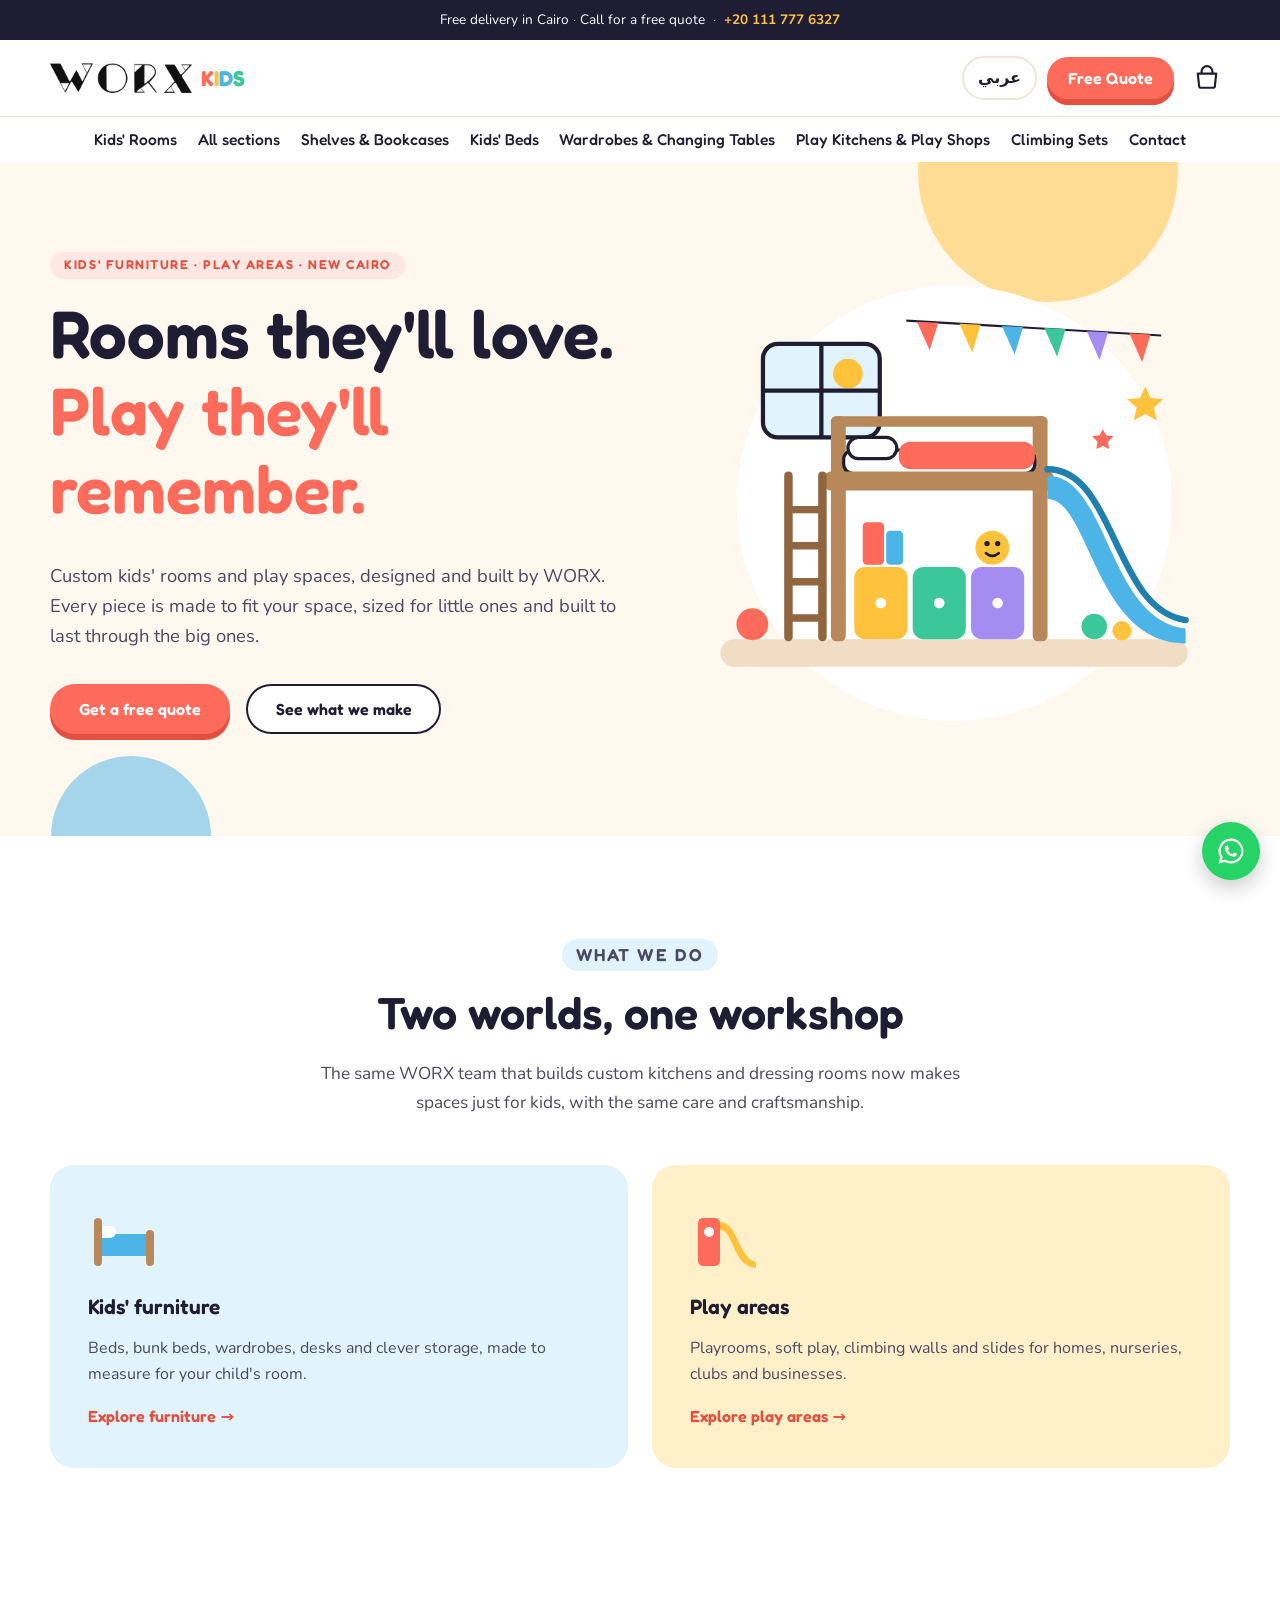
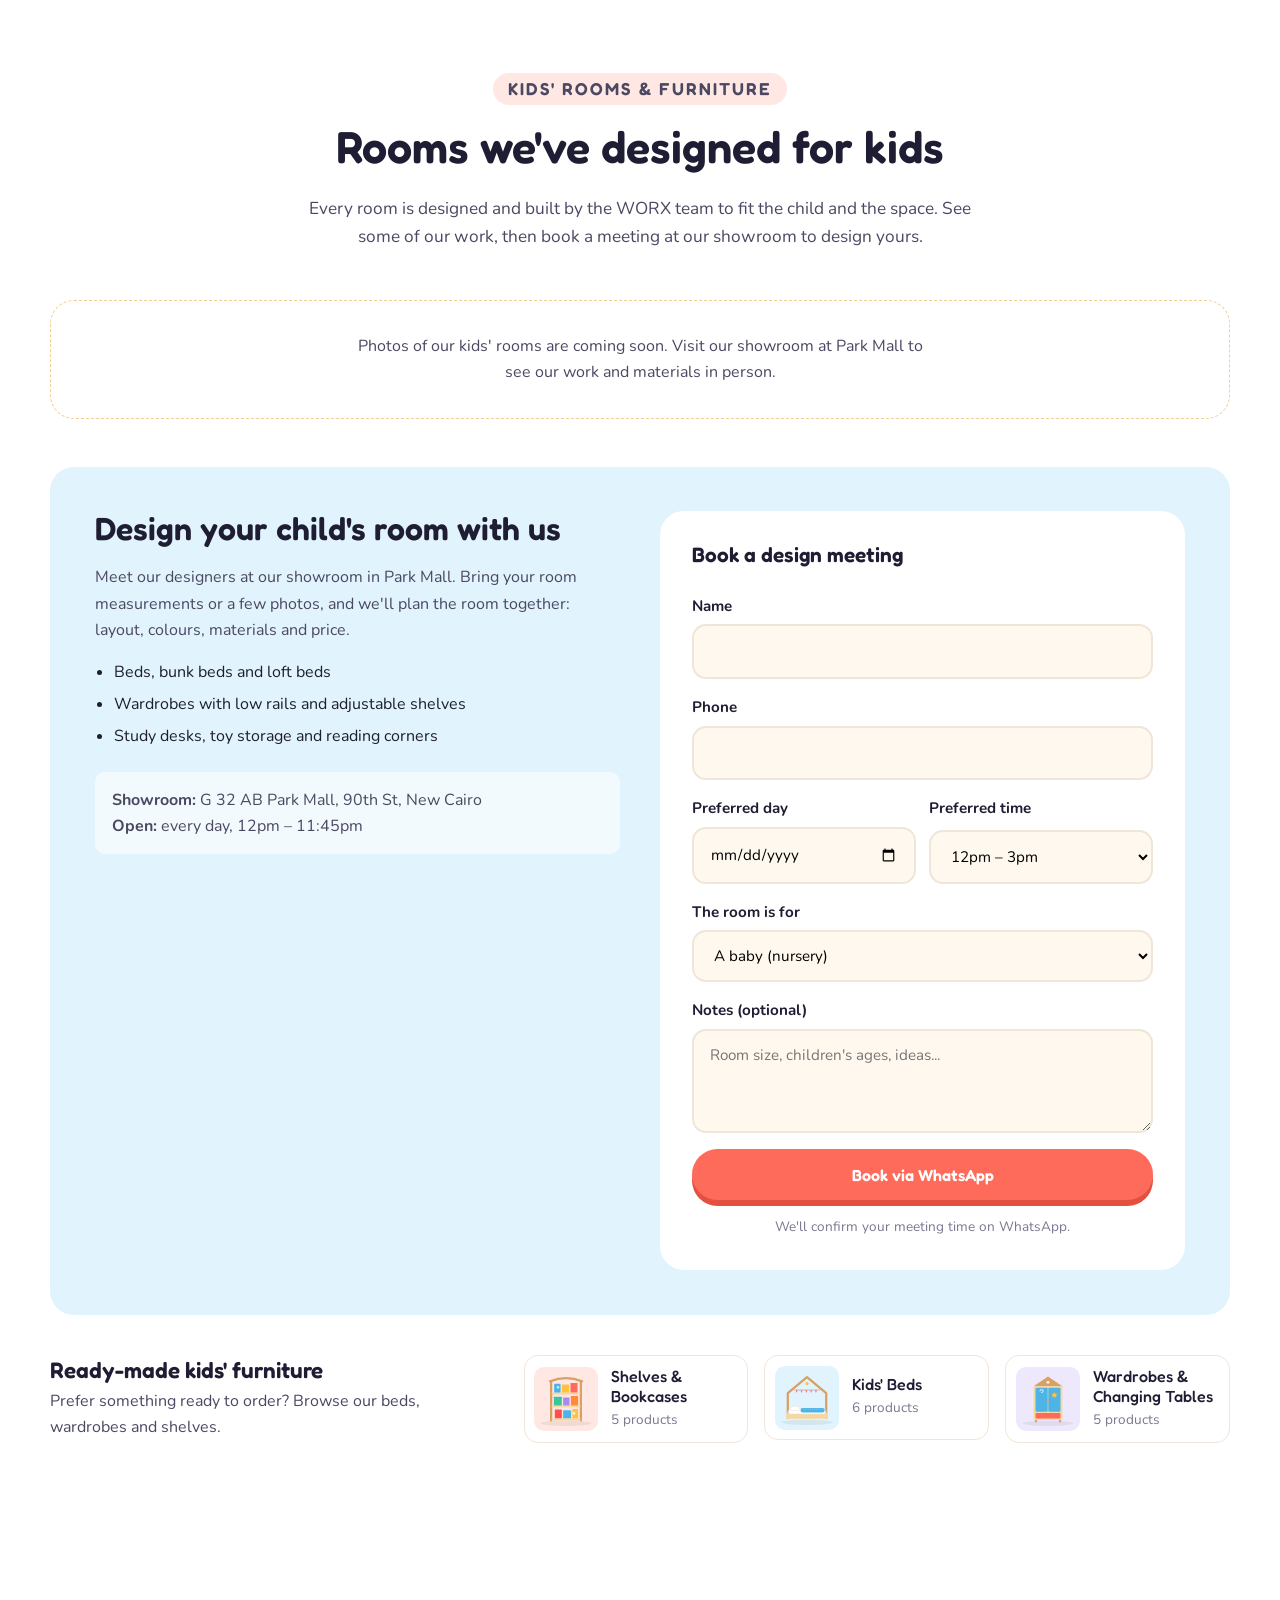
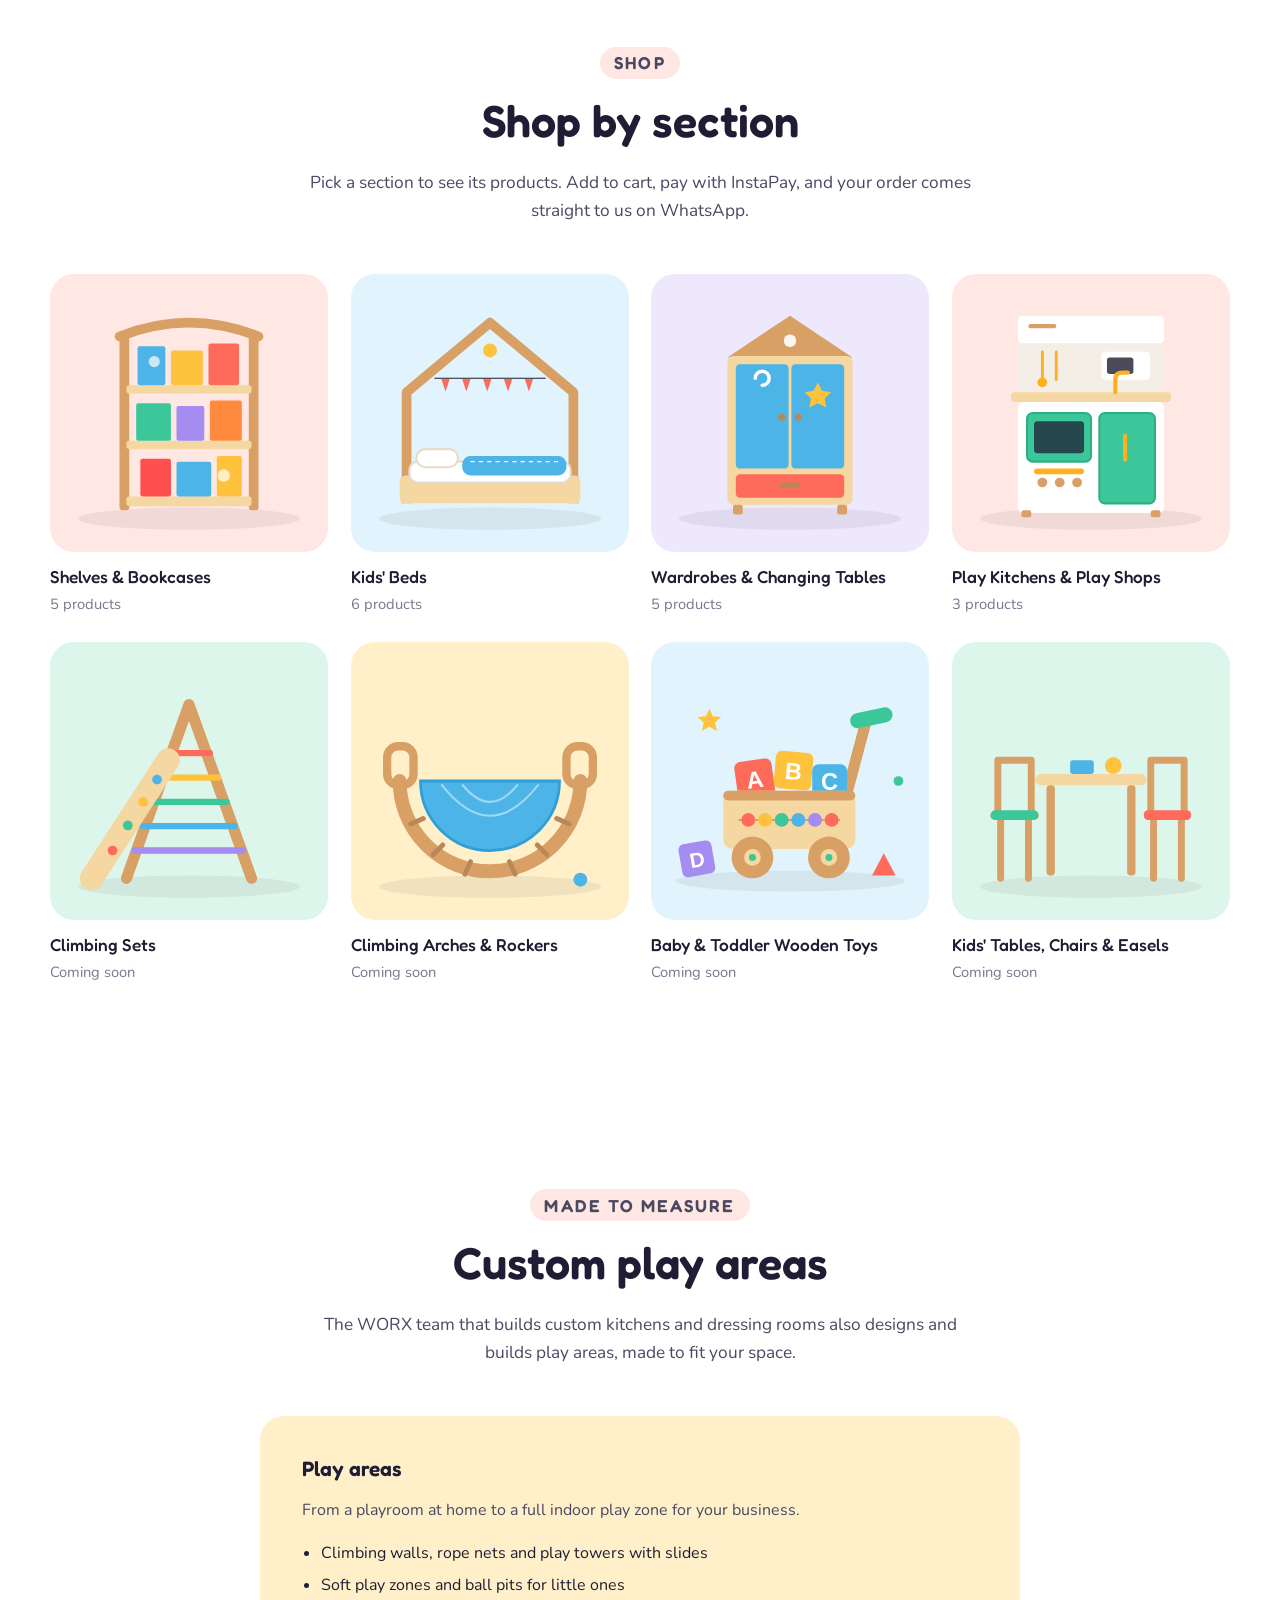
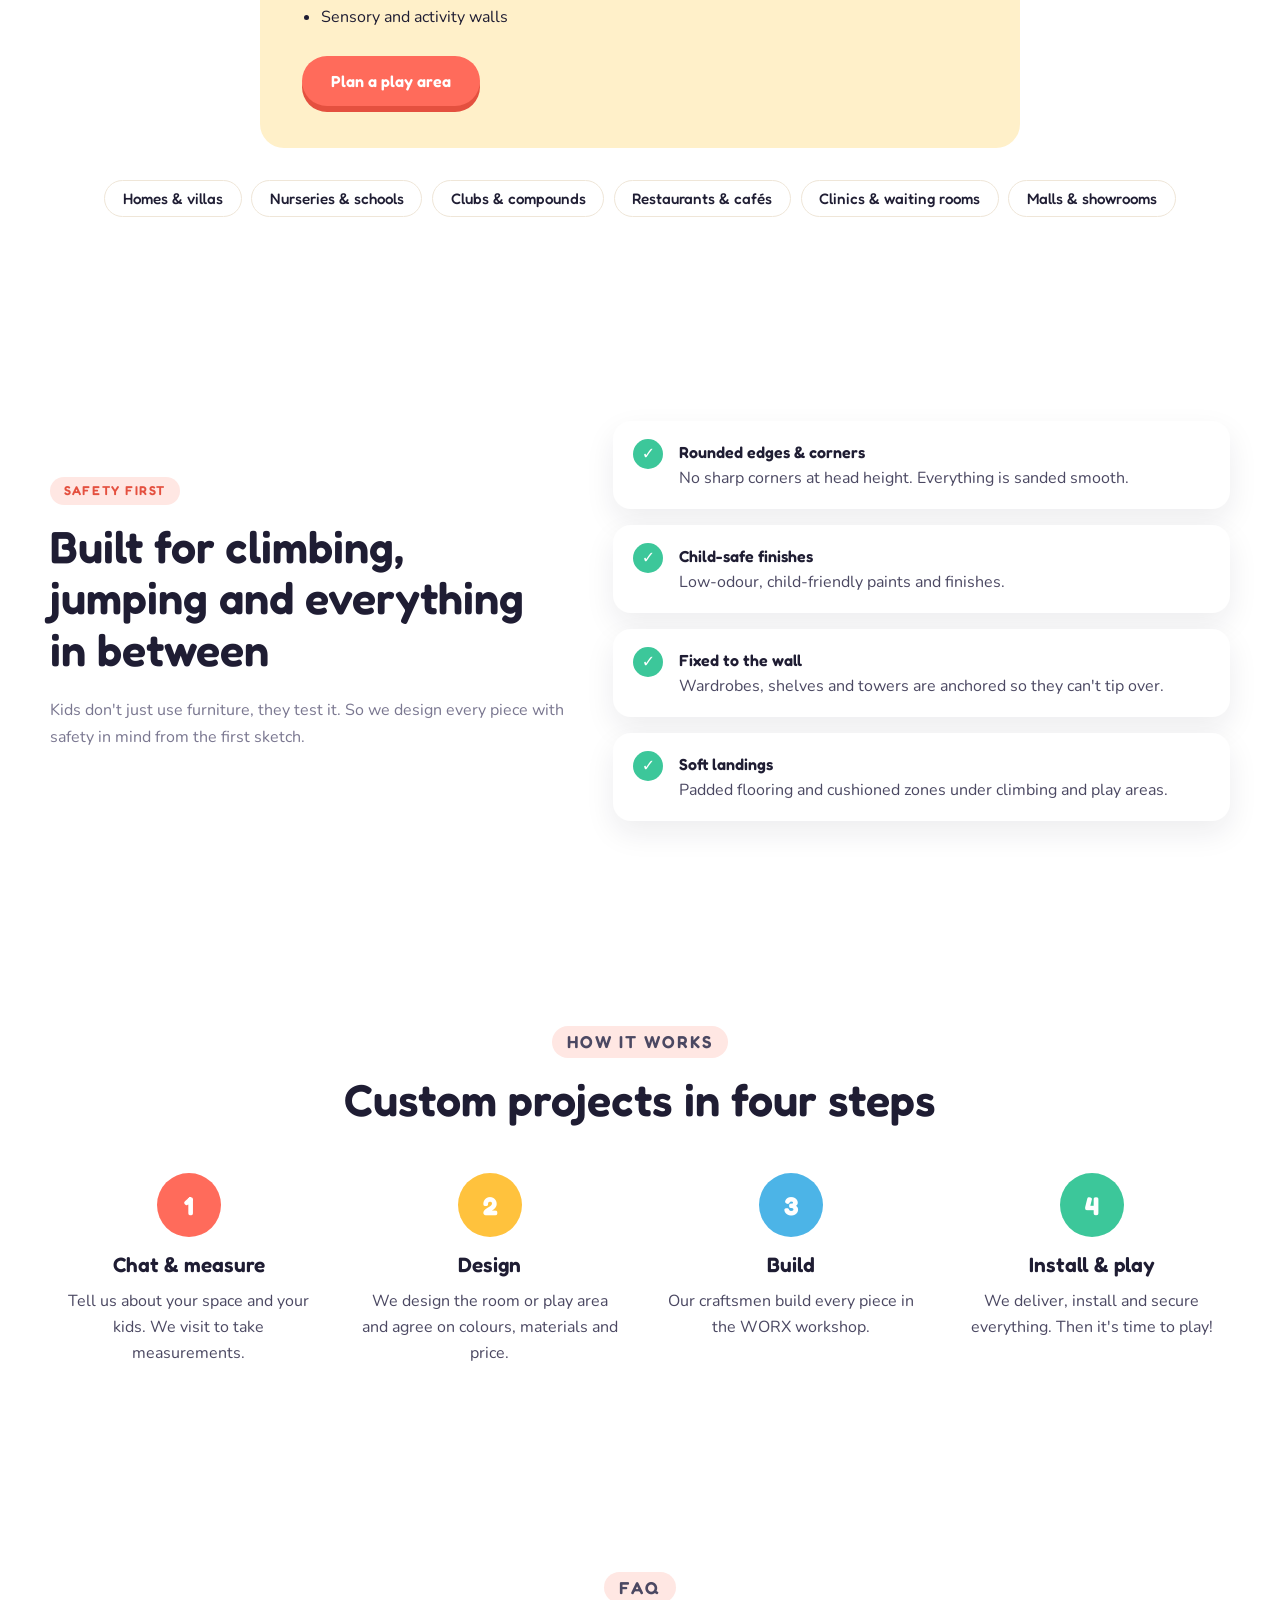
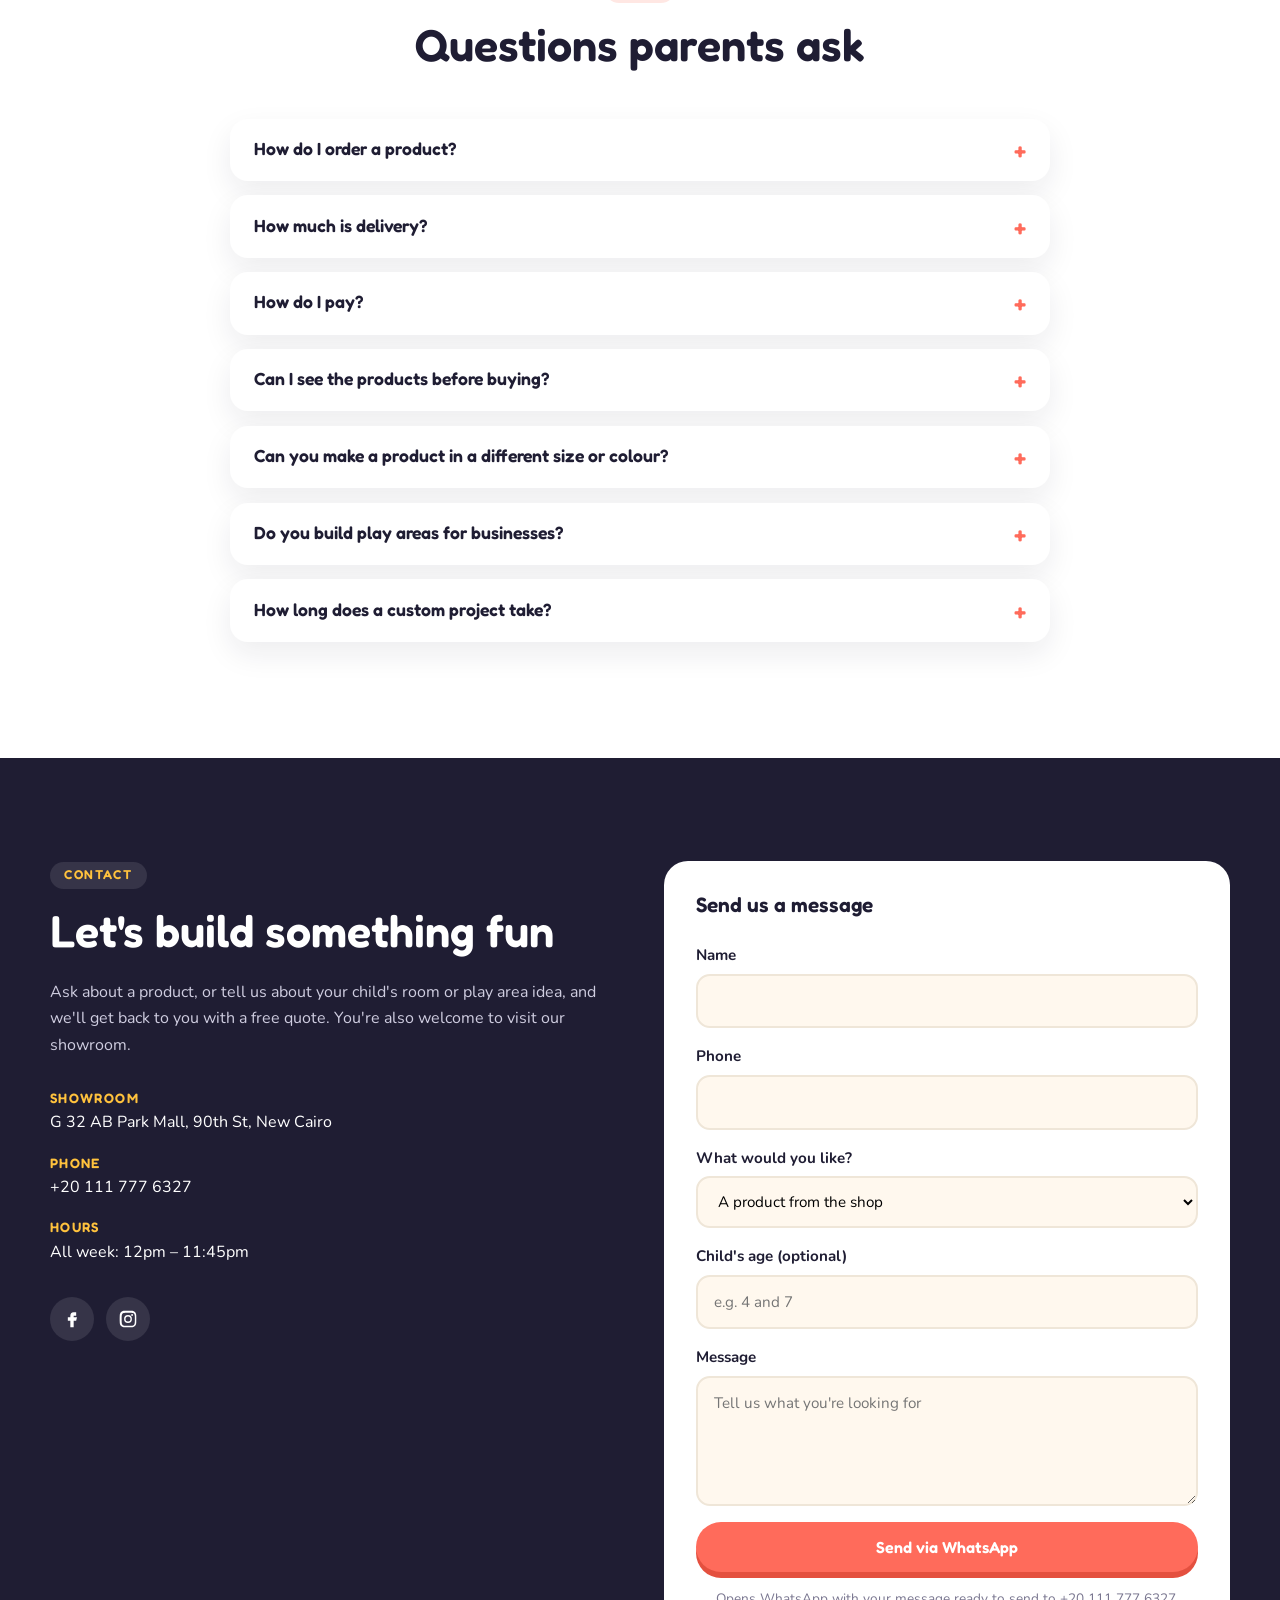
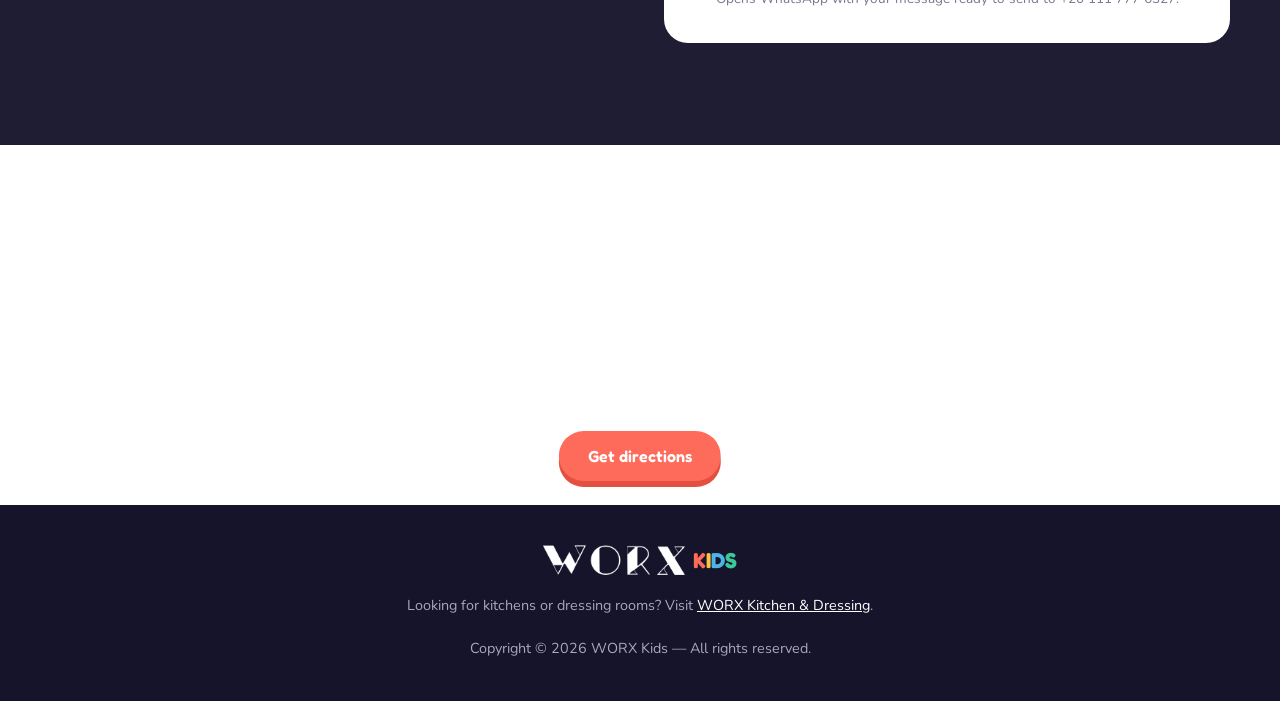
==== commit 42b10b5a: "Remove Custom Play Areas from the top menu Co-Authored-By: Claude Opus 5.5 <noreply@anthropic.com> C" ====
--- a/index.html
+++ b/index.html
@@ -42,8 +42,7 @@
       <ul id="catsMenu">
         <li><a href="#rooms">Kids' Rooms</a></li>
         <li><a href="#shop" data-nav="home">All sections</a></li>
-        <li class="cats__after"><a href="#custom">Custom Play Areas</a></li>
-        <li><a href="#contact">Contact</a></li>
+        <li class="cats__after"><a href="#contact">Contact</a></li>
       </ul>
     </nav>
   </header>
